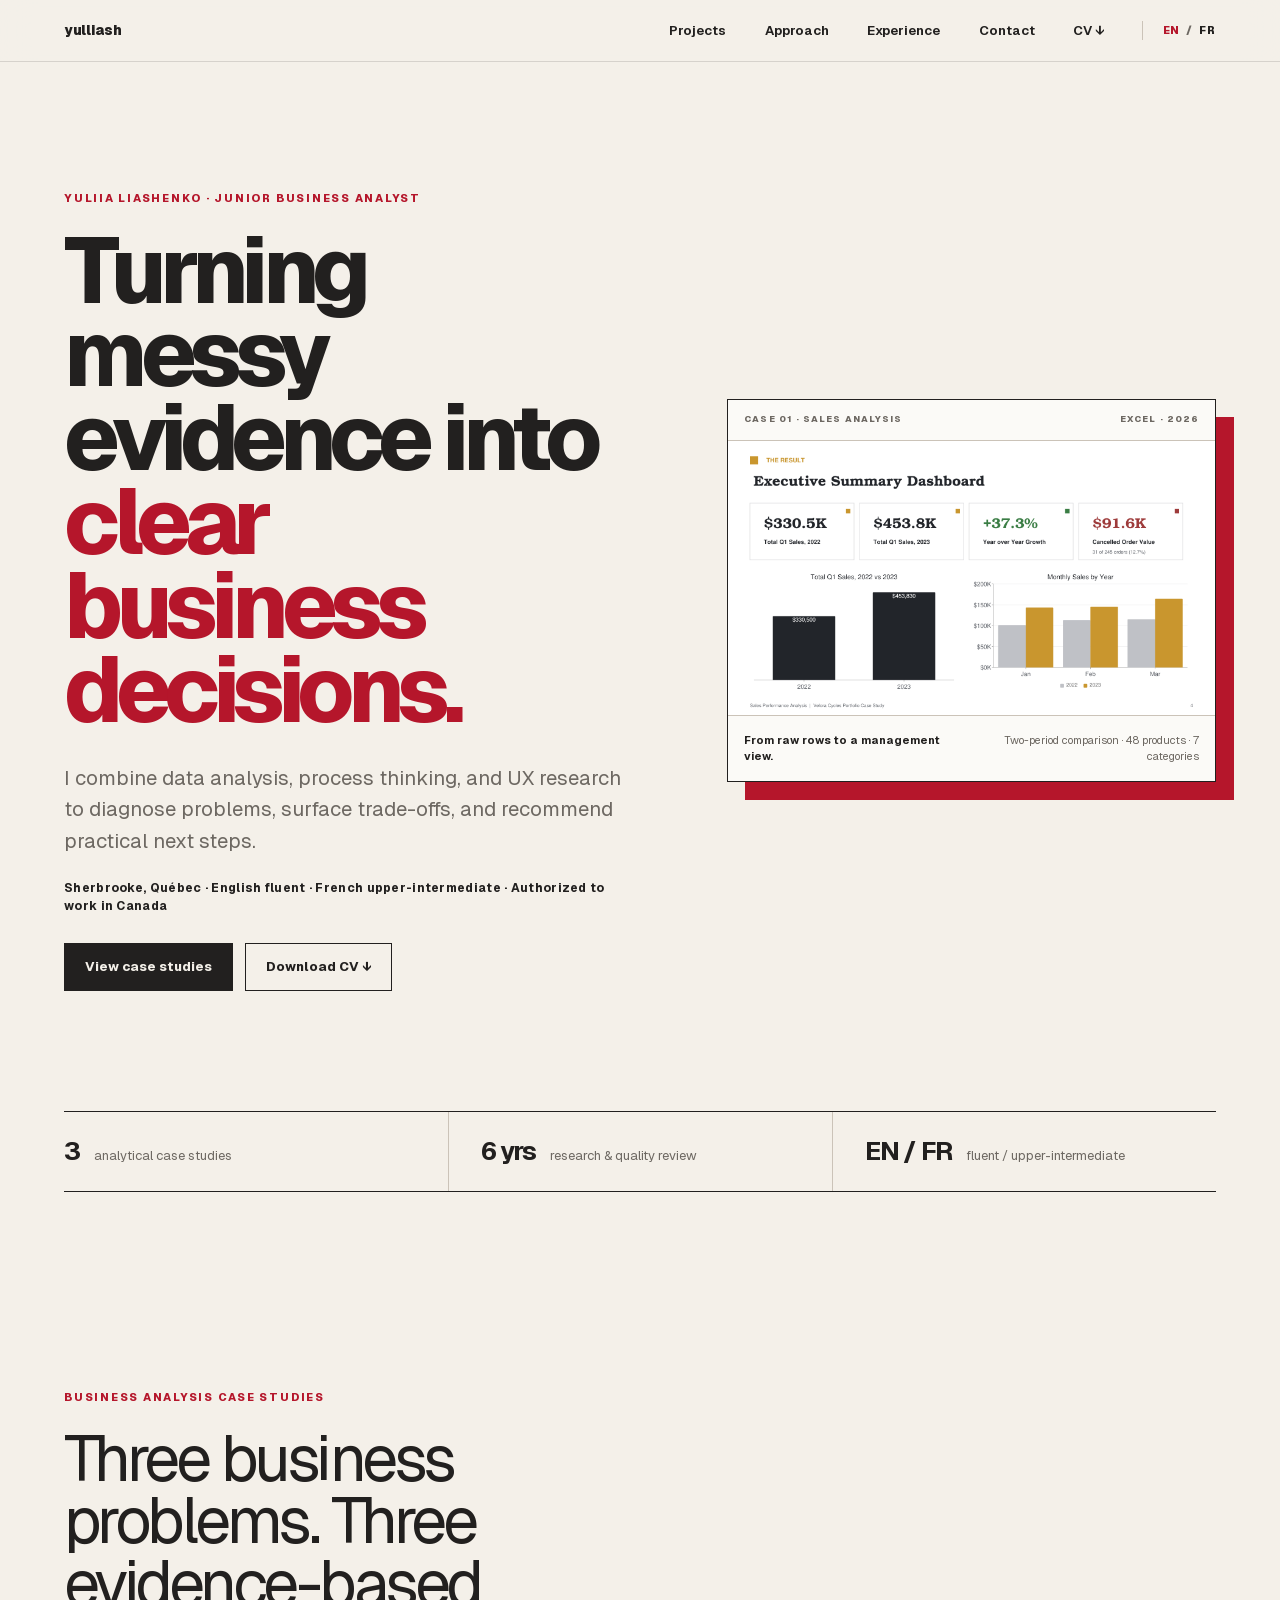
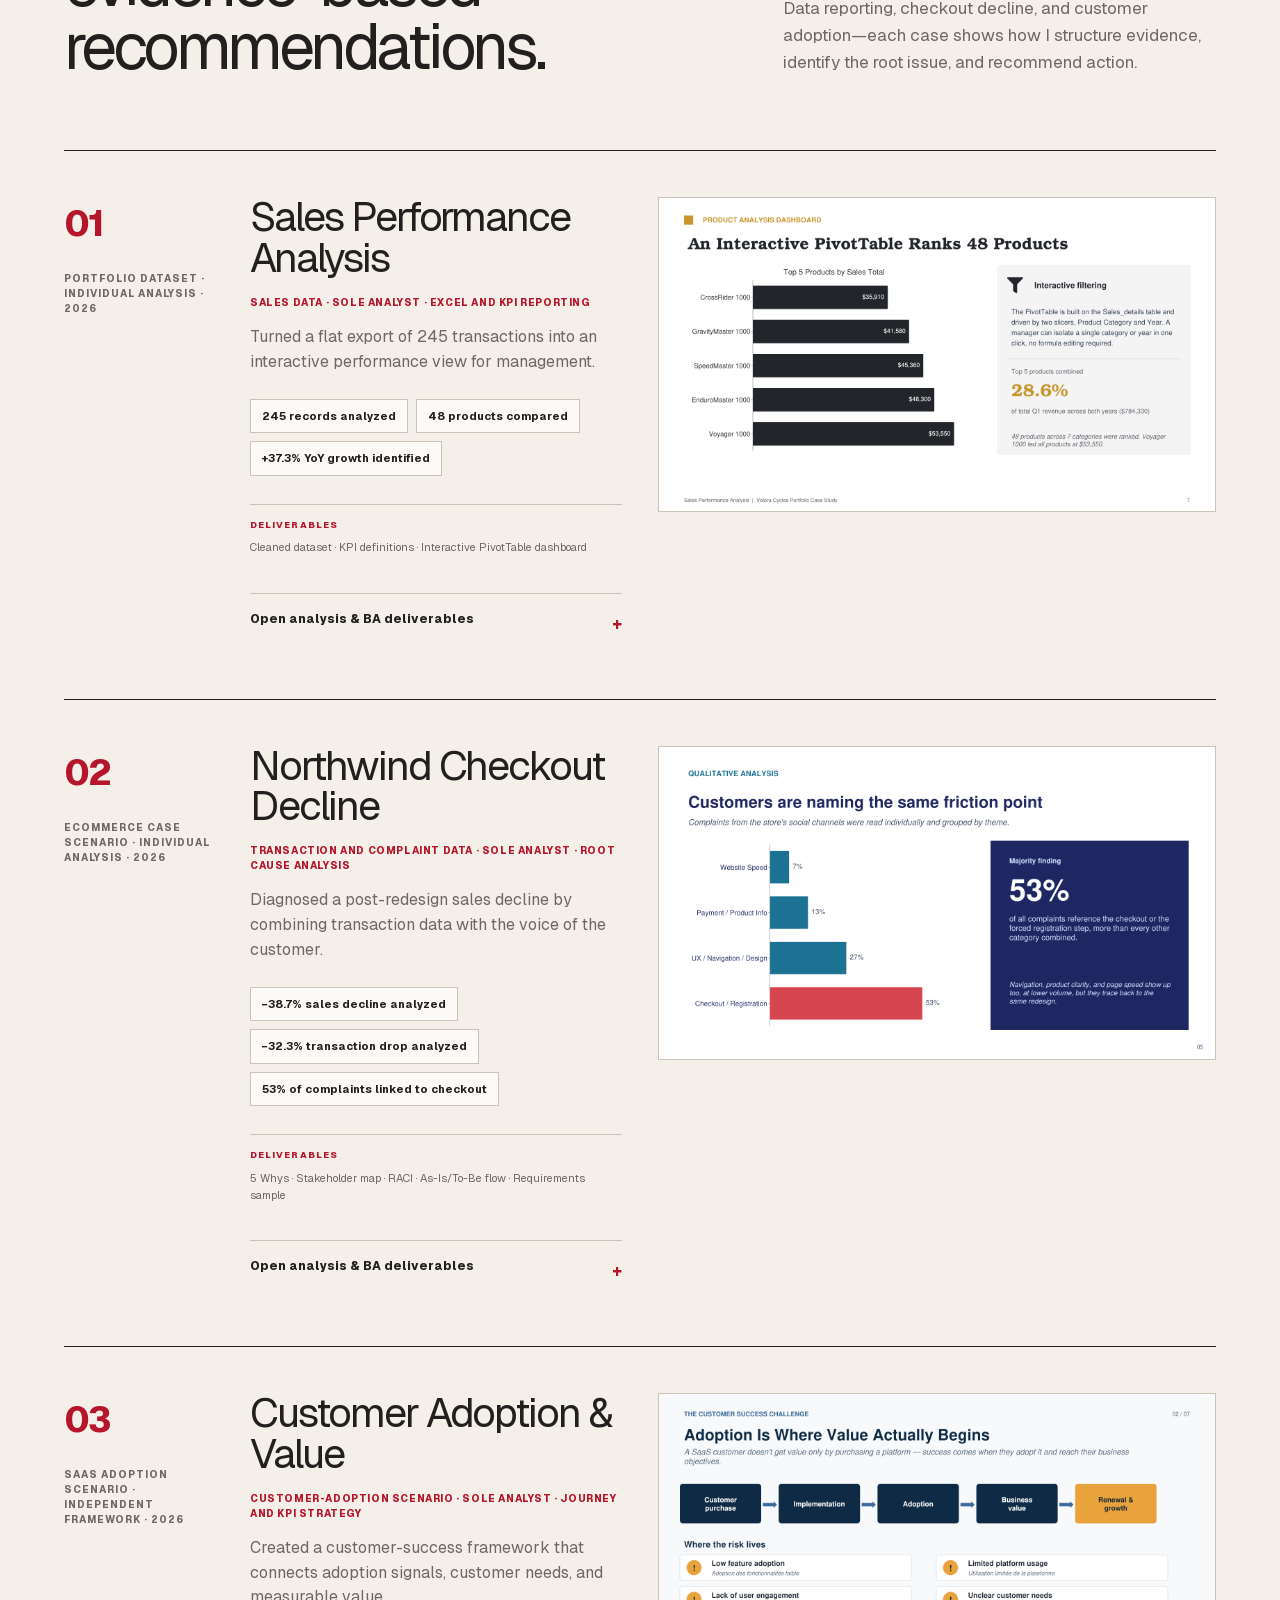
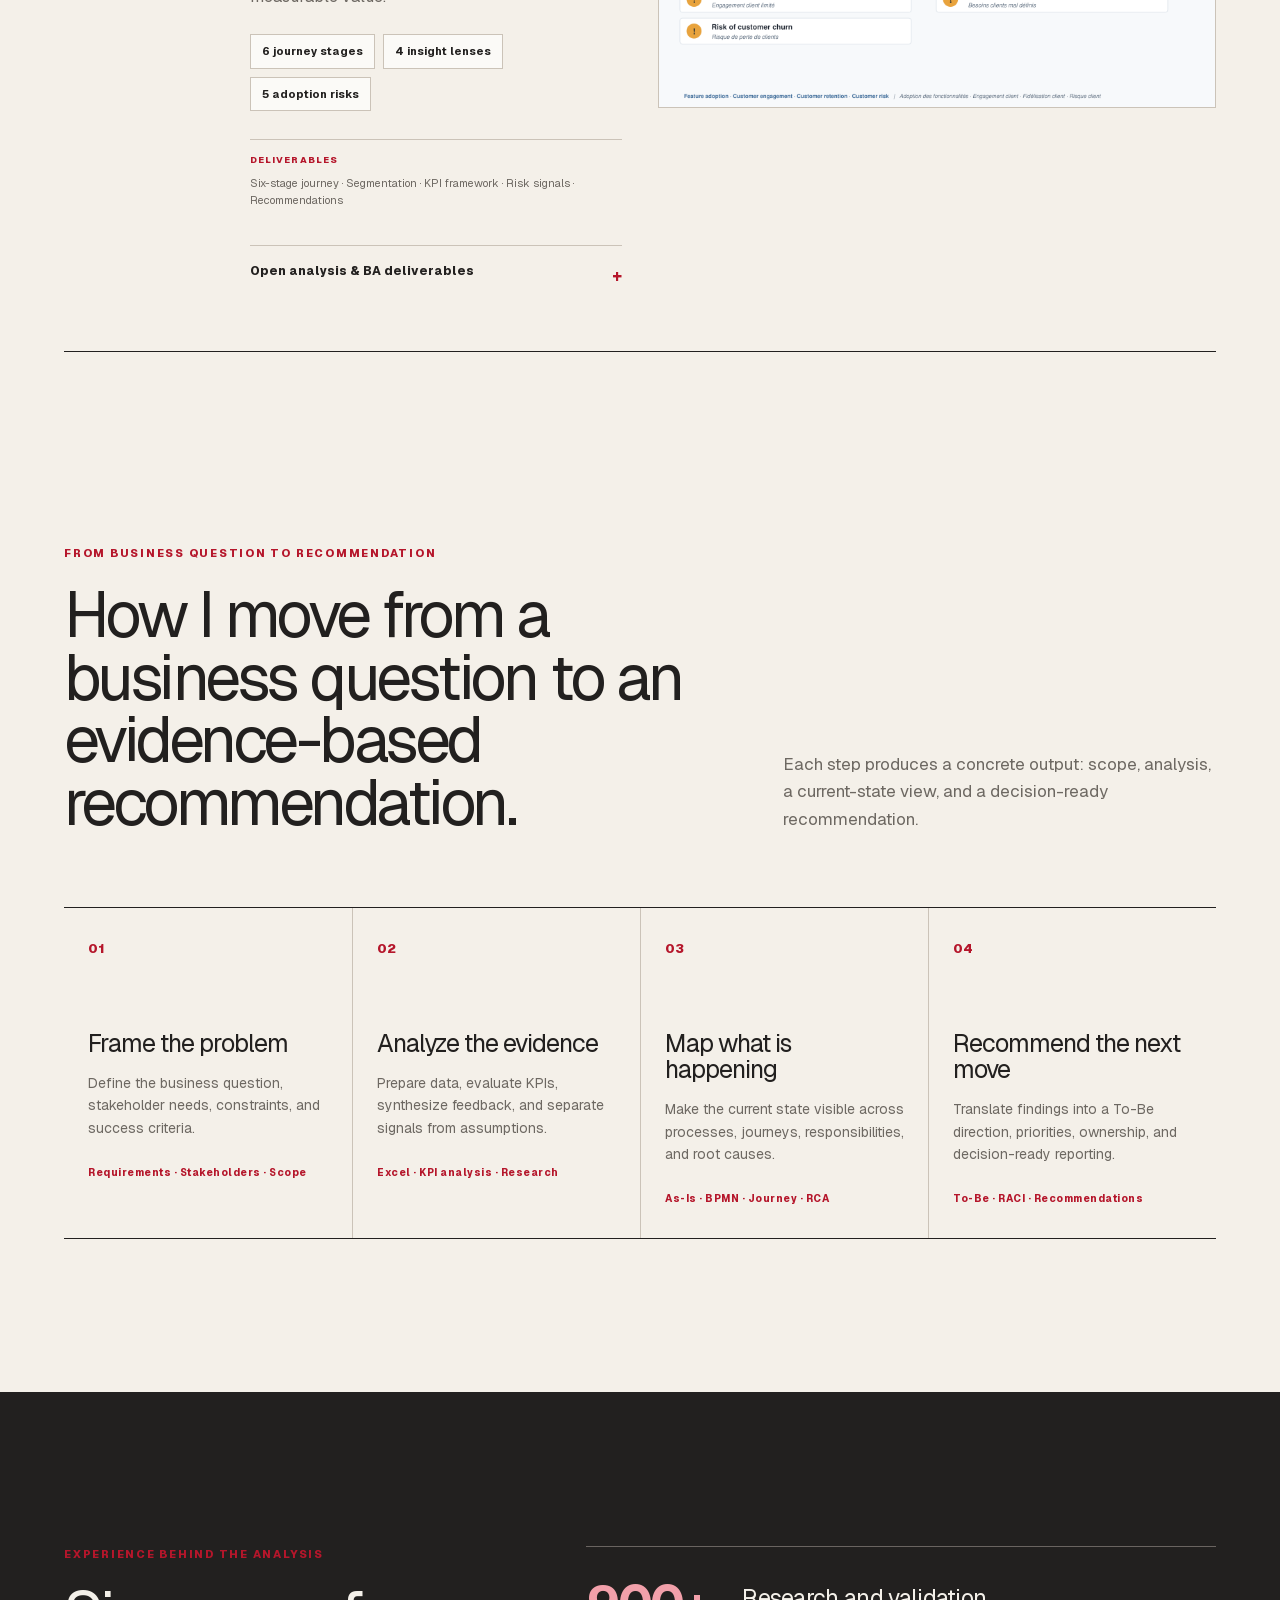
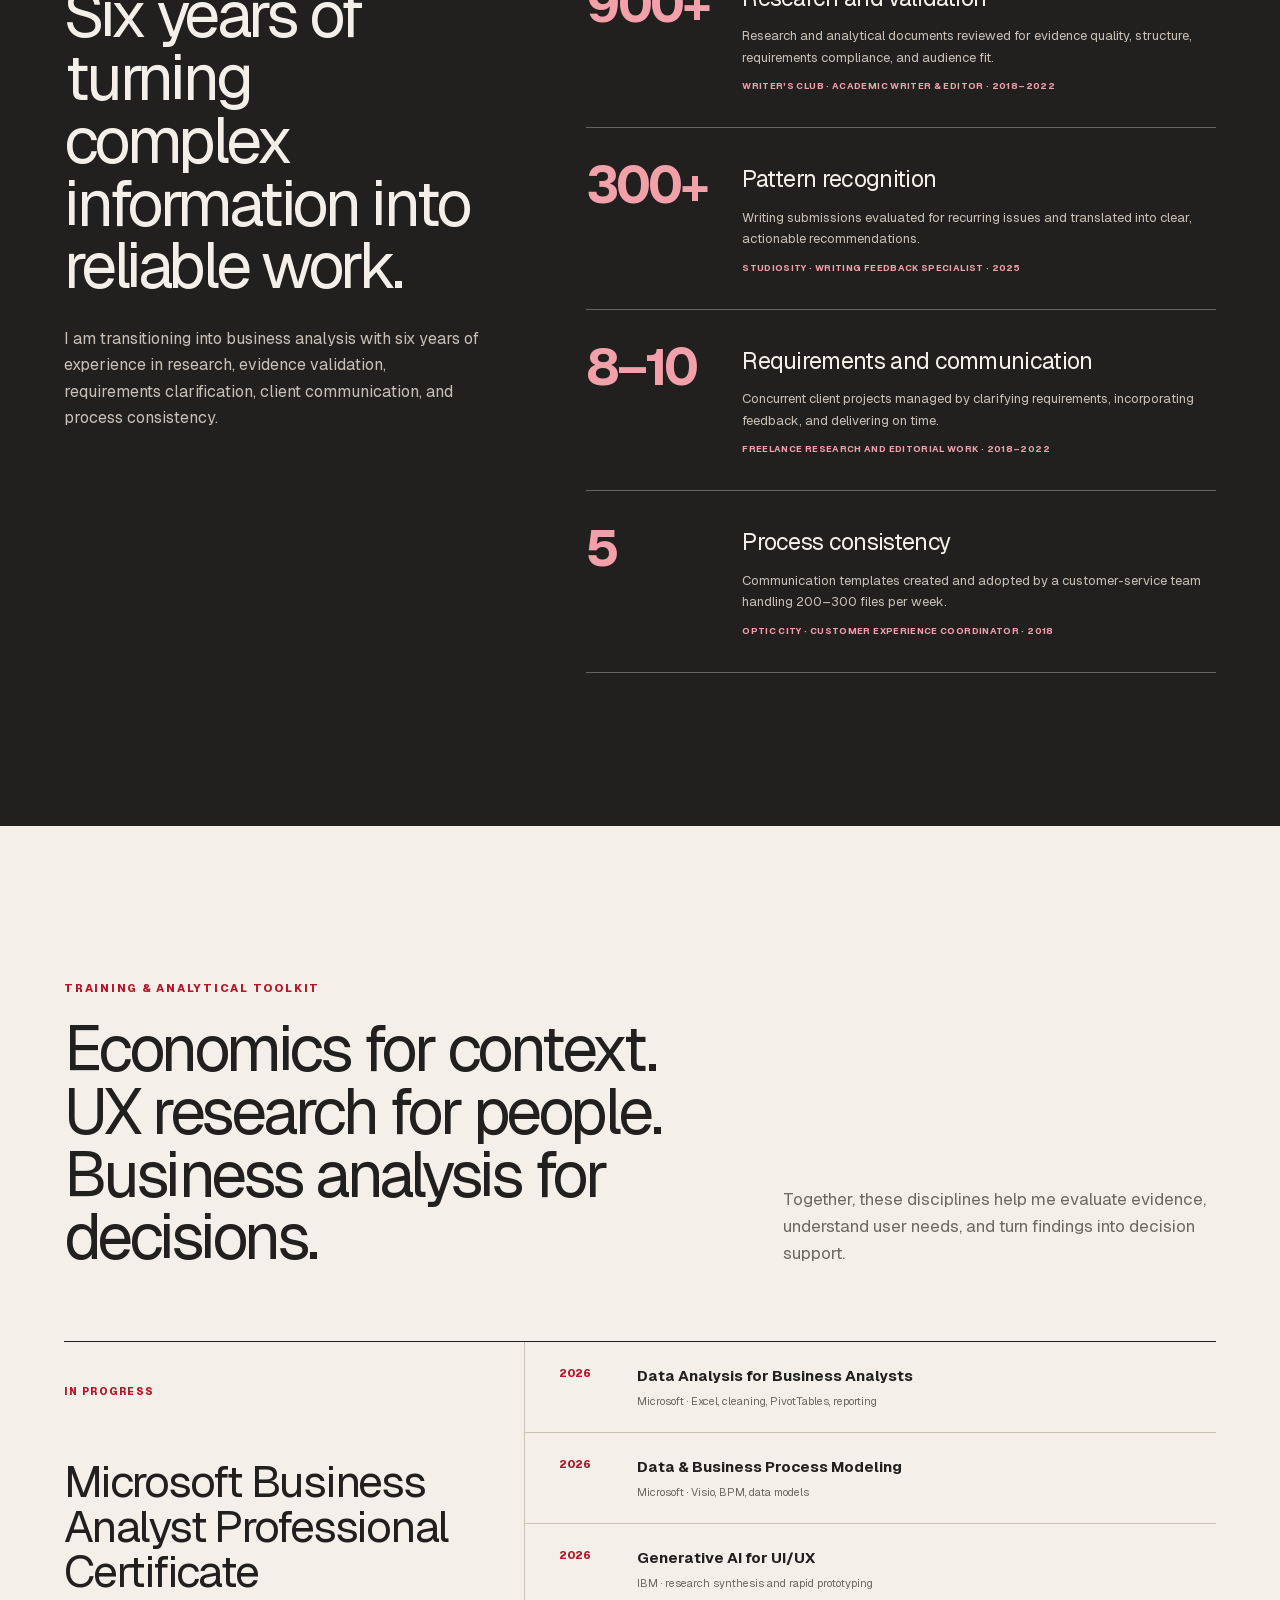
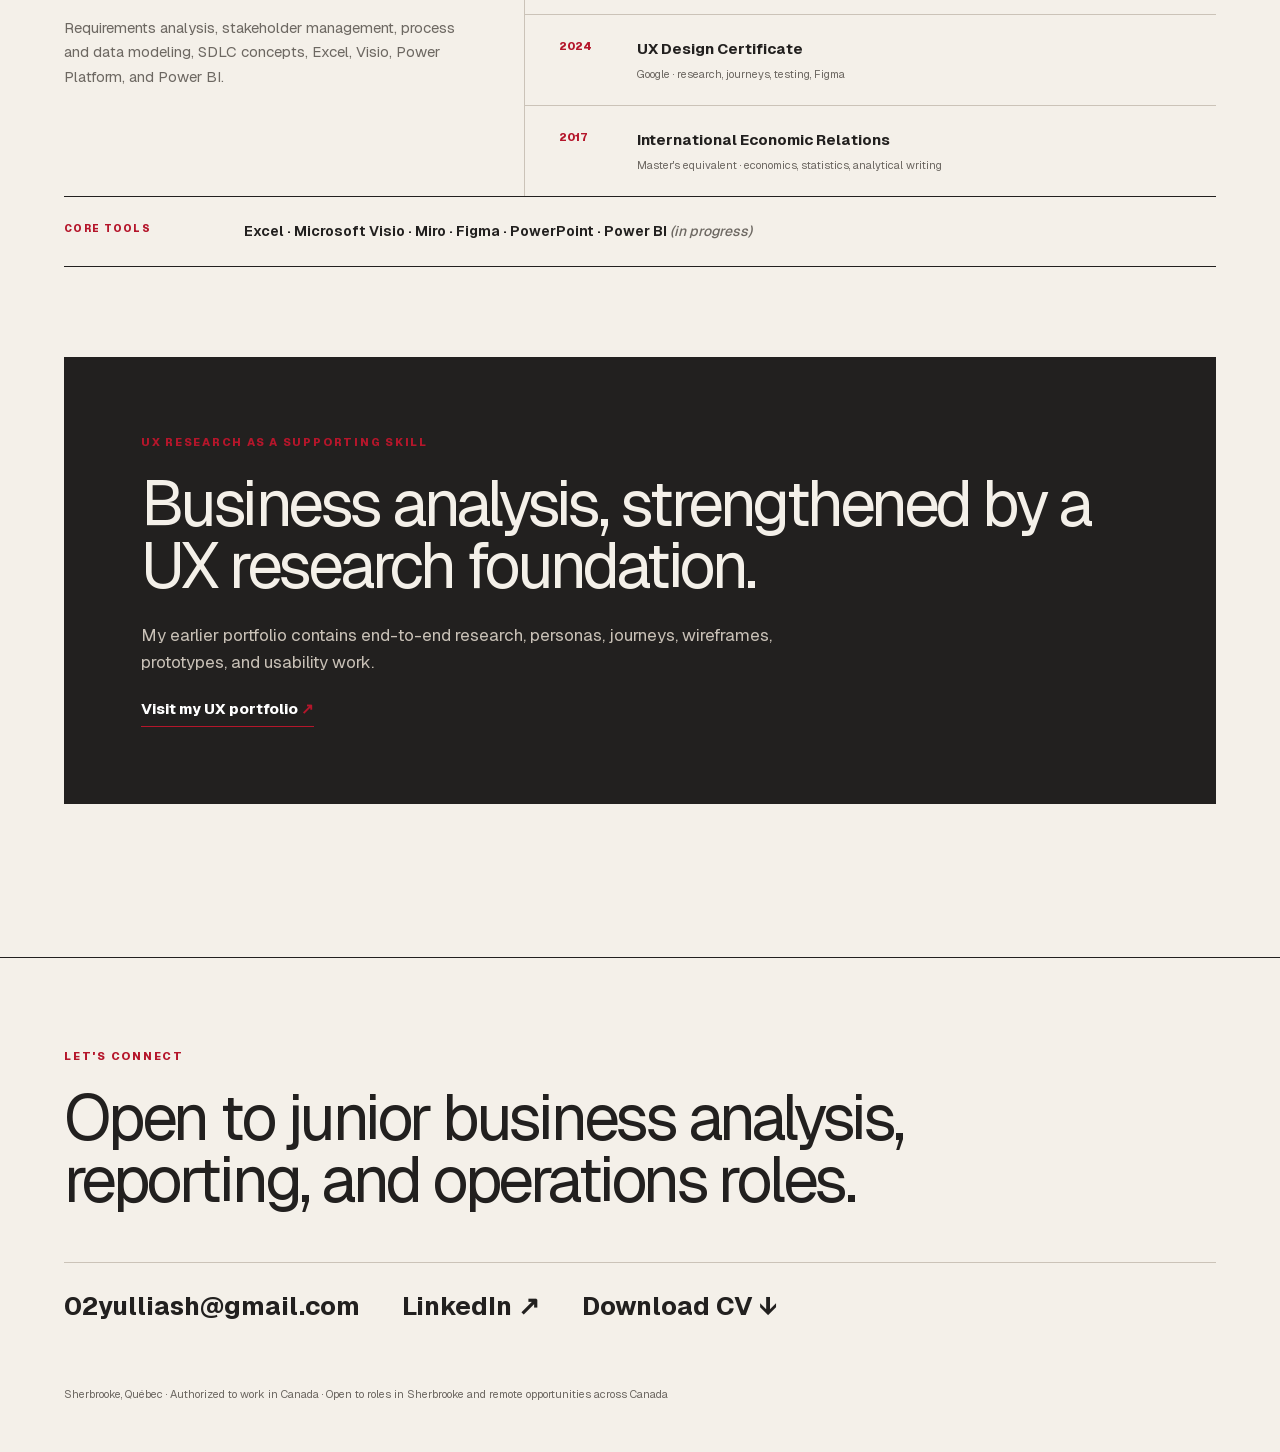
==== index.html @ 6b6295b7 "Publish bilingual business analyst portfolio" ====
<!DOCTYPE html><html lang="en"><head><meta charSet="utf-8"/><meta name="viewport" content="width=device-width, initial-scale=1"/><link rel="preload" href="/_next/static/media/geist_latin-s.p.13htaj1cmiief.woff2" as="font" crossorigin="" type="font/woff2"/><link rel="preload" href="/_next/static/media/geist_mono_latin-s.p.0.q-h669a_dqa.woff2" as="font" crossorigin="" type="font/woff2"/><link rel="preload" href="/projects/sales-summary.png" as="image"/><link rel="stylesheet" href="/_next/static/chunks/0poh081y3-xu6.css" data-precedence="next"/><link rel="preload" as="script" fetchPriority="low" href="/_next/static/chunks/0hlda1~upve6~.js"/><script src="/_next/static/chunks/0t2z5hkh7v~~b.js" async=""></script><script src="/_next/static/chunks/07lhk_q6pmm3r.js" async=""></script><script src="/_next/static/chunks/turbopack-0es8qn54222.b.js" async=""></script><script src="/_next/static/chunks/0dbhjjzl8qfwv.js" async=""></script><meta name="next-size-adjust" content=""/><title>Yuliia Liashenko | Junior Business Analyst</title><meta name="description" content="Junior business analyst portfolio featuring Excel data analysis, root cause analysis, process improvement, requirements, and UX research."/><link rel="shortcut icon" href="/favicon.svg"/><link rel="icon" href="/favicon.svg"/><script src="/_next/static/chunks/03~yq9q893hmn.js" noModule=""></script></head><body class="geistsans_f2034289-module__djWkCa__variable geistmono_9f7f9e31-module__BFlC-q__variable antialiased"><div hidden=""><!--$--><!--/$--></div><main><header class="site-header"><a class="brand" href="#top" aria-label="Yuliia Liashenko, top of page">yulliash</a><nav aria-label="Main navigation"><a href="#work">Projects</a><a href="#approach">Approach</a><a href="#experience">Experience</a><a href="#contact">Contact</a><a href="/Yuliia-Liashenko-Business-Analyst-CV.pdf" download="">CV ↓</a><div class="language-switch" aria-label="Choose language"><span aria-current="page">EN</span><span aria-hidden="true">/</span><a href="/fr/" lang="fr-CA">FR</a></div></nav></header><section class="hero" id="top"><div class="hero-copy"><p class="eyebrow">YULIIA LIASHENKO · JUNIOR BUSINESS ANALYST</p><h1>Turning messy evidence into <em>clear business decisions.</em></h1><p class="hero-intro">I combine data analysis, process thinking, and UX research to diagnose problems, surface trade-offs, and recommend practical next steps.</p><p class="hero-meta">Sherbrooke, Québec · English fluent · French upper-intermediate · Authorized to work in Canada</p><div class="hero-actions"><a class="button button-primary" href="#work">View case studies</a><a class="button button-secondary" href="/Yuliia-Liashenko-Business-Analyst-CV.pdf" download="">Download CV ↓</a></div></div><figure class="hero-visual"><div class="visual-label"><span>CASE 01 · SALES ANALYSIS</span><span>EXCEL · 2026</span></div><img src="/projects/sales-summary.png" alt="Excel sales dashboard with KPI cards and annual and monthly sales charts"/><figcaption><strong>From raw rows to a management view.</strong><span>Two-period comparison · 48 products · 7 categories</span></figcaption></figure><div class="proof-strip" aria-label="Professional highlights"><div><strong>3</strong><span>analytical case studies</span></div><div><strong>6 yrs</strong><span>research &amp; quality review</span></div><div><strong>EN / FR</strong><span>fluent / upper-intermediate</span></div></div></section><section class="work section" id="work"><div class="section-heading"><p class="eyebrow">BUSINESS ANALYSIS CASE STUDIES</p><h2>Three business problems. Three evidence-based recommendations.</h2><p>Data reporting, checkout decline, and customer adoption—each case shows how I structure evidence, identify the root issue, and recommend action.</p></div><div class="project-list"><article class="project"><div class="project-meta"><span class="project-number">01</span><span>PORTFOLIO DATASET · INDIVIDUAL ANALYSIS · 2026</span></div><div class="project-copy"><h3>Sales Performance Analysis</h3><p class="project-scope">Sales data · Sole analyst · Excel and KPI reporting</p><p class="project-thesis">Turned a flat export of 245 transactions into an interactive performance view for management.</p><ul class="metric-list" aria-label="Sales Performance Analysis key metrics"><li>245 records analyzed</li><li>48 products compared</li><li>+37.3% YoY growth identified</li></ul><div class="deliverables"><span>DELIVERABLES</span><p>Cleaned dataset · KPI definitions · Interactive PivotTable dashboard</p></div><details><summary>Open analysis &amp; BA deliverables <span aria-hidden="true">+</span></summary><div class="case-details"><div><h4>Challenge</h4><p>Two comparable sales periods were available, but there was no reliable way to identify product-level changes, compare performance, or monitor cancellations.</p></div><div><h4>Analysis</h4><p>Cleaned and structured the data, extracted date attributes, automated order economics, and built PivotTable-based KPI views with slicers.</p></div><div><h4>Finding &amp; recommendation</h4><p>Sales rose from $330.5K to $453.8K, while cancelled orders represented $91.6K in value and required management attention.</p></div></div></details></div><figure class="project-image"><img src="/projects/sales-dashboard.png" alt="Interactive Excel PivotTable ranking the top five products by sales with filter and KPI explanation" loading="lazy"/></figure></article><article class="project"><div class="project-meta"><span class="project-number">02</span><span>ECOMMERCE CASE SCENARIO · INDIVIDUAL ANALYSIS · 2026</span></div><div class="project-copy"><h3>Northwind Checkout Decline</h3><p class="project-scope">Transaction and complaint data · Sole analyst · Root cause analysis</p><p class="project-thesis">Diagnosed a post-redesign sales decline by combining transaction data with the voice of the customer.</p><ul class="metric-list" aria-label="Northwind Checkout Decline key metrics"><li>−38.7% sales decline analyzed</li><li>−32.3% transaction drop analyzed</li><li>53% of complaints linked to checkout</li></ul><div class="deliverables"><span>DELIVERABLES</span><p>5 Whys · Stakeholder map · RACI · As-Is/To-Be flow · Requirements sample</p></div><details><summary>Open analysis &amp; BA deliverables <span aria-hidden="true">+</span></summary><div class="case-details"><div><h4>Challenge</h4><p>A previously stable eCommerce business declined immediately after a redesign, while teams disagreed about whether the cause was marketing, seasonality, or the new experience.</p></div><div><h4>Analysis</h4><p>Combined quantitative and qualitative evidence, then used 5 Whys, user-role analysis, stakeholder mapping, and a RACI matrix to trace the problem.</p></div><div><h4>Finding &amp; recommendation</h4><p>Mandatory registration introduced during checkout was the clearest structural cause; the recommendation separated customer data collection from purchase completion.</p></div></div><section class="ba-artifact" aria-label="Northwind sample business analysis deliverables"><div class="artifact-heading"><span>SAMPLE BA ARTIFACT</span><h4>Checkout process and requirement set</h4></div><div class="process-comparison"><div><p>AS-IS</p><ol class="process-flow process-flow-current"><li>Cart</li><li>Registration required</li><li>Account setup</li><li>Payment</li></ol></div><div><p>TO-BE</p><ol class="process-flow process-flow-future"><li>Cart</li><li>Guest or sign in</li><li>Payment</li><li>Confirmation</li></ol><small>Account creation becomes optional after purchase.</small></div></div><div class="requirement-grid"><div><span>BR-01</span><p>Customers must be able to complete a purchase without creating an account.</p></div><div><span>FR-01</span><p>The checkout must present a Guest checkout option before registration is requested.</p></div><div><span>AC-01</span><p>Given a customer has items in the cart, when Guest checkout is selected, then the customer can proceed to payment without creating an account.</p></div></div><p class="artifact-note">Portfolio deliverable created from the case scenario; not an implemented production change.</p></section></details></div><figure class="project-image"><img src="/projects/northwind-friction.png" alt="Customer complaint analysis showing checkout and registration as the most frequent issue" loading="lazy"/></figure></article><article class="project"><div class="project-meta"><span class="project-number">03</span><span>SAAS ADOPTION SCENARIO · INDEPENDENT FRAMEWORK · 2026</span></div><div class="project-copy"><h3>Customer Adoption &amp; Value</h3><p class="project-scope">Customer-adoption scenario · Sole analyst · Journey and KPI strategy</p><p class="project-thesis">Created a customer-success framework that connects adoption signals, customer needs, and measurable value.</p><ul class="metric-list" aria-label="Customer Adoption &amp; Value key metrics"><li>6 journey stages</li><li>4 insight lenses</li><li>5 adoption risks</li></ul><div class="deliverables"><span>DELIVERABLES</span><p>Six-stage journey · Segmentation · KPI framework · Risk signals · Recommendations</p></div><details><summary>Open analysis &amp; BA deliverables <span aria-hidden="true">+</span></summary><div class="case-details"><div><h4>Challenge</h4><p>A SaaS customer does not gain value at purchase. Low adoption, limited usage, unclear ownership, and weak engagement can put renewal at risk.</p></div><div><h4>Analysis</h4><p>Mapped the customer journey, segmented customers, paired usage KPIs with interviews and feedback, and identified friction points by lifecycle stage.</p></div><div><h4>Finding &amp; recommendation</h4><p>Recommended personalized training, clearer documentation, customer-success follow-ups, and a continuous feedback loop tied to adoption and renewal indicators.</p></div></div></details></div><figure class="project-image"><img src="/projects/customer-adoption.png" alt="Customer adoption journey from purchase and implementation to business value and renewal" loading="lazy"/></figure></article></div></section><section class="approach section" id="approach"><div class="section-heading"><p class="eyebrow">FROM BUSINESS QUESTION TO RECOMMENDATION</p><h2>How I move from a business question to an evidence-based recommendation.</h2><p>Each step produces a concrete output: scope, analysis, a current-state view, and a decision-ready recommendation.</p></div><ol class="approach-grid"><li><span>01</span><h3>Frame the problem</h3><p>Define the business question, stakeholder needs, constraints, and success criteria.</p><small>Requirements · Stakeholders · Scope</small></li><li><span>02</span><h3>Analyze the evidence</h3><p>Prepare data, evaluate KPIs, synthesize feedback, and separate signals from assumptions.</p><small>Excel · KPI analysis · Research</small></li><li><span>03</span><h3>Map what is happening</h3><p>Make the current state visible across processes, journeys, responsibilities, and root causes.</p><small>As-Is · BPMN · Journey · RCA</small></li><li><span>04</span><h3>Recommend the next move</h3><p>Translate findings into a To-Be direction, priorities, ownership, and decision-ready reporting.</p><small>To-Be · RACI · Recommendations</small></li></ol></section><section class="experience section" id="experience"><div class="experience-lead"><p class="eyebrow">EXPERIENCE BEHIND THE ANALYSIS</p><h2>Six years of turning complex information into reliable work.</h2><p>I am transitioning into business analysis with six years of experience in research, evidence validation, requirements clarification, client communication, and process consistency.</p></div><div class="experience-list"><article><strong>900+</strong><div><h3>Research and validation</h3><p>Research and analytical documents reviewed for evidence quality, structure, requirements compliance, and audience fit.</p><small>Writer&#x27;s Club · Academic Writer &amp; Editor · 2018–2022</small></div></article><article><strong>300+</strong><div><h3>Pattern recognition</h3><p>Writing submissions evaluated for recurring issues and translated into clear, actionable recommendations.</p><small>Studiosity · Writing Feedback Specialist · 2025</small></div></article><article><strong>8–10</strong><div><h3>Requirements and communication</h3><p>Concurrent client projects managed by clarifying requirements, incorporating feedback, and delivering on time.</p><small>Freelance research and editorial work · 2018–2022</small></div></article><article><strong>5</strong><div><h3>Process consistency</h3><p>Communication templates created and adopted by a customer-service team handling 200–300 files per week.</p><small>Optic City · Customer Experience Coordinator · 2018</small></div></article></div></section><section class="training section" id="training"><div class="section-heading"><p class="eyebrow">TRAINING &amp; ANALYTICAL TOOLKIT</p><h2>Economics for context. UX research for people. Business analysis for decisions.</h2><p>Together, these disciplines help me evaluate evidence, understand user needs, and turn findings into decision support.</p></div><div class="training-layout"><div class="training-primary"><p class="training-status">IN PROGRESS</p><h3>Microsoft Business Analyst Professional Certificate</h3><p>Requirements analysis, stakeholder management, process and data modeling, SDLC concepts, Excel, Visio, Power Platform, and Power BI.</p></div><ul class="credential-list"><li><span>2026</span><strong>Data Analysis for Business Analysts</strong><small>Microsoft · Excel, cleaning, PivotTables, reporting</small></li><li><span>2026</span><strong>Data &amp; Business Process Modeling</strong><small>Microsoft · Visio, BPM, data models</small></li><li><span>2026</span><strong>Generative AI for UI/UX</strong><small>IBM · research synthesis and rapid prototyping</small></li><li><span>2024</span><strong>UX Design Certificate</strong><small>Google · research, journeys, testing, Figma</small></li><li><span>2017</span><strong>International Economic Relations</strong><small>Master&#x27;s equivalent · economics, statistics, analytical writing</small></li></ul></div><div class="tool-line"><span>CORE TOOLS</span><p>Excel · Microsoft Visio · Miro · Figma · PowerPoint · Power BI <em>(in progress)</em></p></div></section><section class="bridge" aria-label="UX portfolio link"><p class="eyebrow">UX RESEARCH AS A SUPPORTING SKILL</p><h2>Business analysis, strengthened by a UX research foundation.</h2><p>My earlier portfolio contains end-to-end research, personas, journeys, wireframes, prototypes, and usability work.</p><a href="https://yulliash.framer.website" target="_blank" rel="noreferrer">Visit my UX portfolio <span aria-hidden="true">↗</span></a></section><footer id="contact"><p class="eyebrow">LET&#x27;S CONNECT</p><h2>Open to junior business analysis, reporting, and operations roles.</h2><div class="footer-links"><a href="mailto:02yulliash@gmail.com">02yulliash@gmail.com</a><a href="https://www.linkedin.com/in/yulliash/" target="_blank" rel="noreferrer">LinkedIn ↗</a><a href="/Yuliia-Liashenko-Business-Analyst-CV.pdf" download="">Download CV ↓</a></div><p class="footer-note">Sherbrooke, Québec · Authorized to work in Canada · Open to roles in Sherbrooke and remote opportunities across Canada</p></footer></main><!--$--><!--/$--><script src="/_next/static/chunks/0hlda1~upve6~.js" id="_R_" async=""></script><script>(self.__next_f=self.__next_f||[]).push([0])</script><script>self.__next_f.push([1,"1:\"$Sreact.fragment\"\n2:I[39756,[\"/_next/static/chunks/0dbhjjzl8qfwv.js\"],\"default\"]\n3:I[37457,[\"/_next/static/chunks/0dbhjjzl8qfwv.js\"],\"default\"]\ne:I[68027,[\"/_next/static/chunks/0dbhjjzl8qfwv.js\"],\"default\",1]\n:HL[\"/_next/static/chunks/0poh081y3-xu6.css\",\"style\"]\n:HL[\"/_next/static/media/geist_latin-s.p.13htaj1cmiief.woff2\",\"font\",{\"crossOrigin\":\"\",\"type\":\"font/woff2\"}]\n:HL[\"/_next/static/media/geist_mono_latin-s.p.0.q-h669a_dqa.woff2\",\"font\",{\"crossOrigin\":\"\",\"type\":\"font/woff2\"}]\n:HL[\"/projects/sales-summary.png\",\"image\"]\n"])</script><script>self.__next_f.push([1,"0:{\"P\":null,\"c\":[\"\",\"\"],\"q\":\"\",\"i\":false,\"f\":[[[\"\",{\"children\":[\"__PAGE__\",{}]},\"$undefined\",\"$undefined\",16],[[\"$\",\"$1\",\"c\",{\"children\":[[[\"$\",\"link\",\"0\",{\"rel\":\"stylesheet\",\"href\":\"/_next/static/chunks/0poh081y3-xu6.css\",\"precedence\":\"next\",\"crossOrigin\":\"$undefined\",\"nonce\":\"$undefined\"}],[\"$\",\"script\",\"script-0\",{\"src\":\"/_next/static/chunks/0dbhjjzl8qfwv.js\",\"async\":true,\"nonce\":\"$undefined\"}]],[\"$\",\"html\",null,{\"lang\":\"en\",\"children\":[\"$\",\"body\",null,{\"className\":\"geistsans_f2034289-module__djWkCa__variable geistmono_9f7f9e31-module__BFlC-q__variable antialiased\",\"children\":[\"$\",\"$L2\",null,{\"parallelRouterKey\":\"children\",\"error\":\"$undefined\",\"errorStyles\":\"$undefined\",\"errorScripts\":\"$undefined\",\"template\":[\"$\",\"$L3\",null,{}],\"templateStyles\":\"$undefined\",\"templateScripts\":\"$undefined\",\"notFound\":[[[\"$\",\"title\",null,{\"children\":\"404: This page could not be found.\"}],[\"$\",\"div\",null,{\"style\":{\"fontFamily\":\"system-ui,\\\"Segoe UI\\\",Roboto,Helvetica,Arial,sans-serif,\\\"Apple Color Emoji\\\",\\\"Segoe UI Emoji\\\"\",\"height\":\"100vh\",\"textAlign\":\"center\",\"display\":\"flex\",\"flexDirection\":\"column\",\"alignItems\":\"center\",\"justifyContent\":\"center\"},\"children\":[\"$\",\"div\",null,{\"children\":[[\"$\",\"style\",null,{\"dangerouslySetInnerHTML\":{\"__html\":\"body{color:#000;background:#fff;margin:0}.next-error-h1{border-right:1px solid rgba(0,0,0,.3)}@media (prefers-color-scheme:dark){body{color:#fff;background:#000}.next-error-h1{border-right:1px solid rgba(255,255,255,.3)}}\"}}],[\"$\",\"h1\",null,{\"className\":\"next-error-h1\",\"style\":{\"display\":\"inline-block\",\"margin\":\"0 20px 0 0\",\"padding\":\"0 23px 0 0\",\"fontSize\":24,\"fontWeight\":500,\"verticalAlign\":\"top\",\"lineHeight\":\"49px\"},\"children\":404}],[\"$\",\"div\",null,{\"style\":{\"display\":\"inline-block\"},\"children\":[\"$\",\"h2\",null,{\"style\":{\"fontSize\":14,\"fontWeight\":400,\"lineHeight\":\"49px\",\"margin\":0},\"children\":\"This page could not be found.\"}]}]]}]}]],[]],\"forbidden\":\"$undefined\",\"unauthorized\":\"$undefined\"}]}]}]]}],{\"children\":[[\"$\",\"$1\",\"c\",{\"children\":[[\"$\",\"main\",null,{\"children\":[[\"$\",\"header\",null,{\"className\":\"site-header\",\"children\":[[\"$\",\"a\",null,{\"className\":\"brand\",\"href\":\"#top\",\"aria-label\":\"Yuliia Liashenko, top of page\",\"children\":\"yulliash\"}],[\"$\",\"nav\",null,{\"aria-label\":\"Main navigation\",\"children\":[[\"$\",\"a\",null,{\"href\":\"#work\",\"children\":\"Projects\"}],[\"$\",\"a\",null,{\"href\":\"#approach\",\"children\":\"Approach\"}],[\"$\",\"a\",null,{\"href\":\"#experience\",\"children\":\"Experience\"}],[\"$\",\"a\",null,{\"href\":\"#contact\",\"children\":\"Contact\"}],[\"$\",\"a\",null,{\"href\":\"/Yuliia-Liashenko-Business-Analyst-CV.pdf\",\"download\":true,\"children\":\"CV ↓\"}],[\"$\",\"div\",null,{\"className\":\"language-switch\",\"aria-label\":\"Choose language\",\"children\":[[\"$\",\"span\",null,{\"aria-current\":\"page\",\"children\":\"EN\"}],[\"$\",\"span\",null,{\"aria-hidden\":\"true\",\"children\":\"/\"}],[\"$\",\"a\",null,{\"href\":\"/fr/\",\"lang\":\"fr-CA\",\"children\":\"FR\"}]]}]]}]]}],[\"$\",\"section\",null,{\"className\":\"hero\",\"id\":\"top\",\"children\":[[\"$\",\"div\",null,{\"className\":\"hero-copy\",\"children\":[[\"$\",\"p\",null,{\"className\":\"eyebrow\",\"children\":\"YULIIA LIASHENKO · JUNIOR BUSINESS ANALYST\"}],[\"$\",\"h1\",null,{\"children\":[\"Turning messy evidence into \",[\"$\",\"em\",null,{\"children\":\"clear business decisions.\"}]]}],[\"$\",\"p\",null,{\"className\":\"hero-intro\",\"children\":\"I combine data analysis, process thinking, and UX research to diagnose problems, surface trade-offs, and recommend practical next steps.\"}],[\"$\",\"p\",null,{\"className\":\"hero-meta\",\"children\":\"Sherbrooke, Québec · English fluent · French upper-intermediate · Authorized to work in Canada\"}],[\"$\",\"div\",null,{\"className\":\"hero-actions\",\"children\":[[\"$\",\"a\",null,{\"className\":\"button button-primary\",\"href\":\"#work\",\"children\":\"View case studies\"}],[\"$\",\"a\",null,{\"className\":\"button button-secondary\",\"href\":\"/Yuliia-Liashenko-Business-Analyst-CV.pdf\",\"download\":true,\"children\":\"Download CV ↓\"}]]}]]}],[\"$\",\"figure\",null,{\"className\":\"hero-visual\",\"children\":[[\"$\",\"div\",null,{\"className\":\"visual-label\",\"children\":[[\"$\",\"span\",null,{\"children\":\"CASE 01 · SALES ANALYSIS\"}],[\"$\",\"span\",null,{\"children\":\"EXCEL · 2026\"}]]}],[\"$\",\"img\",null,{\"src\":\"/projects/sales-summary.png\",\"alt\":\"Excel sales dashboard with KPI cards and annual and monthly sales charts\"}],[\"$\",\"figcaption\",null,{\"children\":[[\"$\",\"strong\",null,{\"children\":\"From raw rows to a management view.\"}],[\"$\",\"span\",null,{\"children\":\"Two-period comparison · 48 products · 7 categories\"}]]}]]}],[\"$\",\"div\",null,{\"className\":\"proof-strip\",\"aria-label\":\"Professional highlights\",\"children\":[[\"$\",\"div\",null,{\"children\":[[\"$\",\"strong\",null,{\"children\":\"3\"}],[\"$\",\"span\",null,{\"children\":\"analytical case studies\"}]]}],[\"$\",\"div\",null,{\"children\":[[\"$\",\"strong\",null,{\"children\":\"6 yrs\"}],\"$L4\"]}],\"$L5\"]}]]}],\"$L6\",\"$L7\",\"$L8\",\"$L9\",\"$La\",\"$Lb\"]}],null,\"$Lc\"]}],{},null,false,null]},null,false,null],\"$Ld\",false]],\"m\":\"$undefined\",\"G\":[\"$e\",[\"$Lf\"]],\"S\":true,\"h\":null,\"s\":\"$undefined\",\"l\":\"$undefined\",\"p\":\"$undefined\",\"d\":\"$undefined\",\"b\":\"Co1QjpNkBB5paY2JuYKSe\"}\n"])</script><script>self.__next_f.push([1,"13:I[97367,[\"/_next/static/chunks/0dbhjjzl8qfwv.js\"],\"OutletBoundary\"]\n14:\"$Sreact.suspense\"\n16:I[97367,[\"/_next/static/chunks/0dbhjjzl8qfwv.js\"],\"ViewportBoundary\"]\n18:I[97367,[\"/_next/static/chunks/0dbhjjzl8qfwv.js\"],\"MetadataBoundary\"]\n4:[\"$\",\"span\",null,{\"children\":\"research \u0026 quality review\"}]\n5:[\"$\",\"div\",null,{\"children\":[[\"$\",\"strong\",null,{\"children\":\"EN / FR\"}],[\"$\",\"span\",null,{\"children\":\"fluent / upper-intermediate\"}]]}]\n"])</script><script>self.__next_f.push([1,"6:[\"$\",\"section\",null,{\"className\":\"work section\",\"id\":\"work\",\"children\":[[\"$\",\"div\",null,{\"className\":\"section-heading\",\"children\":[[\"$\",\"p\",null,{\"className\":\"eyebrow\",\"children\":\"BUSINESS ANALYSIS CASE STUDIES\"}],[\"$\",\"h2\",null,{\"children\":\"Three business problems. Three evidence-based recommendations.\"}],[\"$\",\"p\",null,{\"children\":\"Data reporting, checkout decline, and customer adoption—each case shows how I structure evidence, identify the root issue, and recommend action.\"}]]}],[\"$\",\"div\",null,{\"className\":\"project-list\",\"children\":[[\"$\",\"article\",\"01\",{\"className\":\"project\",\"children\":[[\"$\",\"div\",null,{\"className\":\"project-meta\",\"children\":[[\"$\",\"span\",null,{\"className\":\"project-number\",\"children\":\"01\"}],[\"$\",\"span\",null,{\"children\":\"PORTFOLIO DATASET · INDIVIDUAL ANALYSIS · 2026\"}]]}],[\"$\",\"div\",null,{\"className\":\"project-copy\",\"children\":[[\"$\",\"h3\",null,{\"children\":\"Sales Performance Analysis\"}],[\"$\",\"p\",null,{\"className\":\"project-scope\",\"children\":\"Sales data · Sole analyst · Excel and KPI reporting\"}],[\"$\",\"p\",null,{\"className\":\"project-thesis\",\"children\":\"Turned a flat export of 245 transactions into an interactive performance view for management.\"}],[\"$\",\"ul\",null,{\"className\":\"metric-list\",\"aria-label\":\"Sales Performance Analysis key metrics\",\"children\":[[\"$\",\"li\",\"245 records analyzed\",{\"children\":\"245 records analyzed\"}],[\"$\",\"li\",\"48 products compared\",{\"children\":\"48 products compared\"}],[\"$\",\"li\",\"+37.3% YoY growth identified\",{\"children\":\"+37.3% YoY growth identified\"}]]}],[\"$\",\"div\",null,{\"className\":\"deliverables\",\"children\":[[\"$\",\"span\",null,{\"children\":\"DELIVERABLES\"}],[\"$\",\"p\",null,{\"children\":\"Cleaned dataset · KPI definitions · Interactive PivotTable dashboard\"}]]}],[\"$\",\"details\",null,{\"children\":[[\"$\",\"summary\",null,{\"children\":[\"Open analysis \u0026 BA deliverables \",[\"$\",\"span\",null,{\"aria-hidden\":\"true\",\"children\":\"+\"}]]}],[\"$\",\"div\",null,{\"className\":\"case-details\",\"children\":[[\"$\",\"div\",null,{\"children\":[[\"$\",\"h4\",null,{\"children\":\"Challenge\"}],[\"$\",\"p\",null,{\"children\":\"Two comparable sales periods were available, but there was no reliable way to identify product-level changes, compare performance, or monitor cancellations.\"}]]}],[\"$\",\"div\",null,{\"children\":[[\"$\",\"h4\",null,{\"children\":\"Analysis\"}],[\"$\",\"p\",null,{\"children\":\"Cleaned and structured the data, extracted date attributes, automated order economics, and built PivotTable-based KPI views with slicers.\"}]]}],[\"$\",\"div\",null,{\"children\":[[\"$\",\"h4\",null,{\"children\":\"Finding \u0026 recommendation\"}],[\"$\",\"p\",null,{\"children\":\"Sales rose from $330.5K to $453.8K, while cancelled orders represented $91.6K in value and required management attention.\"}]]}]]}],false]}]]}],[\"$\",\"figure\",null,{\"className\":\"project-image\",\"children\":[\"$\",\"img\",null,{\"src\":\"/projects/sales-dashboard.png\",\"alt\":\"Interactive Excel PivotTable ranking the top five products by sales with filter and KPI explanation\",\"loading\":\"lazy\"}]}]]}],[\"$\",\"article\",\"02\",{\"className\":\"project\",\"children\":[[\"$\",\"div\",null,{\"className\":\"project-meta\",\"children\":[[\"$\",\"span\",null,{\"className\":\"project-number\",\"children\":\"02\"}],[\"$\",\"span\",null,{\"children\":\"ECOMMERCE CASE SCENARIO · INDIVIDUAL ANALYSIS · 2026\"}]]}],[\"$\",\"div\",null,{\"className\":\"project-copy\",\"children\":[[\"$\",\"h3\",null,{\"children\":\"Northwind Checkout Decline\"}],[\"$\",\"p\",null,{\"className\":\"project-scope\",\"children\":\"Transaction and complaint data · Sole analyst · Root cause analysis\"}],[\"$\",\"p\",null,{\"className\":\"project-thesis\",\"children\":\"Diagnosed a post-redesign sales decline by combining transaction data with the voice of the customer.\"}],[\"$\",\"ul\",null,{\"className\":\"metric-list\",\"aria-label\":\"Northwind Checkout Decline key metrics\",\"children\":[[\"$\",\"li\",\"−38.7% sales decline analyzed\",{\"children\":\"−38.7% sales decline analyzed\"}],[\"$\",\"li\",\"−32.3% transaction drop analyzed\",{\"children\":\"−32.3% transaction drop analyzed\"}],[\"$\",\"li\",\"53% of complaints linked to checkout\",{\"children\":\"53% of complaints linked to checkout\"}]]}],[\"$\",\"div\",null,{\"className\":\"deliverables\",\"children\":[[\"$\",\"span\",null,{\"children\":\"DELIVERABLES\"}],[\"$\",\"p\",null,{\"children\":\"5 Whys · Stakeholder map · RACI · As-Is/To-Be flow · Requirements sample\"}]]}],\"$L10\"]}],\"$L11\"]}],\"$L12\"]}]]}]\n"])</script><script>self.__next_f.push([1,"7:[\"$\",\"section\",null,{\"className\":\"approach section\",\"id\":\"approach\",\"children\":[[\"$\",\"div\",null,{\"className\":\"section-heading\",\"children\":[[\"$\",\"p\",null,{\"className\":\"eyebrow\",\"children\":\"FROM BUSINESS QUESTION TO RECOMMENDATION\"}],[\"$\",\"h2\",null,{\"children\":\"How I move from a business question to an evidence-based recommendation.\"}],[\"$\",\"p\",null,{\"children\":\"Each step produces a concrete output: scope, analysis, a current-state view, and a decision-ready recommendation.\"}]]}],[\"$\",\"ol\",null,{\"className\":\"approach-grid\",\"children\":[[\"$\",\"li\",null,{\"children\":[[\"$\",\"span\",null,{\"children\":\"01\"}],[\"$\",\"h3\",null,{\"children\":\"Frame the problem\"}],[\"$\",\"p\",null,{\"children\":\"Define the business question, stakeholder needs, constraints, and success criteria.\"}],[\"$\",\"small\",null,{\"children\":\"Requirements · Stakeholders · Scope\"}]]}],[\"$\",\"li\",null,{\"children\":[[\"$\",\"span\",null,{\"children\":\"02\"}],[\"$\",\"h3\",null,{\"children\":\"Analyze the evidence\"}],[\"$\",\"p\",null,{\"children\":\"Prepare data, evaluate KPIs, synthesize feedback, and separate signals from assumptions.\"}],[\"$\",\"small\",null,{\"children\":\"Excel · KPI analysis · Research\"}]]}],[\"$\",\"li\",null,{\"children\":[[\"$\",\"span\",null,{\"children\":\"03\"}],[\"$\",\"h3\",null,{\"children\":\"Map what is happening\"}],[\"$\",\"p\",null,{\"children\":\"Make the current state visible across processes, journeys, responsibilities, and root causes.\"}],[\"$\",\"small\",null,{\"children\":\"As-Is · BPMN · Journey · RCA\"}]]}],[\"$\",\"li\",null,{\"children\":[[\"$\",\"span\",null,{\"children\":\"04\"}],[\"$\",\"h3\",null,{\"children\":\"Recommend the next move\"}],[\"$\",\"p\",null,{\"children\":\"Translate findings into a To-Be direction, priorities, ownership, and decision-ready reporting.\"}],[\"$\",\"small\",null,{\"children\":\"To-Be · RACI · Recommendations\"}]]}]]}]]}]\n"])</script><script>self.__next_f.push([1,"8:[\"$\",\"section\",null,{\"className\":\"experience section\",\"id\":\"experience\",\"children\":[[\"$\",\"div\",null,{\"className\":\"experience-lead\",\"children\":[[\"$\",\"p\",null,{\"className\":\"eyebrow\",\"children\":\"EXPERIENCE BEHIND THE ANALYSIS\"}],[\"$\",\"h2\",null,{\"children\":\"Six years of turning complex information into reliable work.\"}],[\"$\",\"p\",null,{\"children\":\"I am transitioning into business analysis with six years of experience in research, evidence validation, requirements clarification, client communication, and process consistency.\"}]]}],[\"$\",\"div\",null,{\"className\":\"experience-list\",\"children\":[[\"$\",\"article\",null,{\"children\":[[\"$\",\"strong\",null,{\"children\":\"900+\"}],[\"$\",\"div\",null,{\"children\":[[\"$\",\"h3\",null,{\"children\":\"Research and validation\"}],[\"$\",\"p\",null,{\"children\":\"Research and analytical documents reviewed for evidence quality, structure, requirements compliance, and audience fit.\"}],[\"$\",\"small\",null,{\"children\":\"Writer's Club · Academic Writer \u0026 Editor · 2018–2022\"}]]}]]}],[\"$\",\"article\",null,{\"children\":[[\"$\",\"strong\",null,{\"children\":\"300+\"}],[\"$\",\"div\",null,{\"children\":[[\"$\",\"h3\",null,{\"children\":\"Pattern recognition\"}],[\"$\",\"p\",null,{\"children\":\"Writing submissions evaluated for recurring issues and translated into clear, actionable recommendations.\"}],[\"$\",\"small\",null,{\"children\":\"Studiosity · Writing Feedback Specialist · 2025\"}]]}]]}],[\"$\",\"article\",null,{\"children\":[[\"$\",\"strong\",null,{\"children\":\"8–10\"}],[\"$\",\"div\",null,{\"children\":[[\"$\",\"h3\",null,{\"children\":\"Requirements and communication\"}],[\"$\",\"p\",null,{\"children\":\"Concurrent client projects managed by clarifying requirements, incorporating feedback, and delivering on time.\"}],[\"$\",\"small\",null,{\"children\":\"Freelance research and editorial work · 2018–2022\"}]]}]]}],[\"$\",\"article\",null,{\"children\":[[\"$\",\"strong\",null,{\"children\":\"5\"}],[\"$\",\"div\",null,{\"children\":[[\"$\",\"h3\",null,{\"children\":\"Process consistency\"}],[\"$\",\"p\",null,{\"children\":\"Communication templates created and adopted by a customer-service team handling 200–300 files per week.\"}],[\"$\",\"small\",null,{\"children\":\"Optic City · Customer Experience Coordinator · 2018\"}]]}]]}]]}]]}]\n"])</script><script>self.__next_f.push([1,"9:[\"$\",\"section\",null,{\"className\":\"training section\",\"id\":\"training\",\"children\":[[\"$\",\"div\",null,{\"className\":\"section-heading\",\"children\":[[\"$\",\"p\",null,{\"className\":\"eyebrow\",\"children\":\"TRAINING \u0026 ANALYTICAL TOOLKIT\"}],[\"$\",\"h2\",null,{\"children\":\"Economics for context. UX research for people. Business analysis for decisions.\"}],[\"$\",\"p\",null,{\"children\":\"Together, these disciplines help me evaluate evidence, understand user needs, and turn findings into decision support.\"}]]}],[\"$\",\"div\",null,{\"className\":\"training-layout\",\"children\":[[\"$\",\"div\",null,{\"className\":\"training-primary\",\"children\":[[\"$\",\"p\",null,{\"className\":\"training-status\",\"children\":\"IN PROGRESS\"}],[\"$\",\"h3\",null,{\"children\":\"Microsoft Business Analyst Professional Certificate\"}],[\"$\",\"p\",null,{\"children\":\"Requirements analysis, stakeholder management, process and data modeling, SDLC concepts, Excel, Visio, Power Platform, and Power BI.\"}]]}],[\"$\",\"ul\",null,{\"className\":\"credential-list\",\"children\":[[\"$\",\"li\",null,{\"children\":[[\"$\",\"span\",null,{\"children\":\"2026\"}],[\"$\",\"strong\",null,{\"children\":\"Data Analysis for Business Analysts\"}],[\"$\",\"small\",null,{\"children\":\"Microsoft · Excel, cleaning, PivotTables, reporting\"}]]}],[\"$\",\"li\",null,{\"children\":[[\"$\",\"span\",null,{\"children\":\"2026\"}],[\"$\",\"strong\",null,{\"children\":\"Data \u0026 Business Process Modeling\"}],[\"$\",\"small\",null,{\"children\":\"Microsoft · Visio, BPM, data models\"}]]}],[\"$\",\"li\",null,{\"children\":[[\"$\",\"span\",null,{\"children\":\"2026\"}],[\"$\",\"strong\",null,{\"children\":\"Generative AI for UI/UX\"}],[\"$\",\"small\",null,{\"children\":\"IBM · research synthesis and rapid prototyping\"}]]}],[\"$\",\"li\",null,{\"children\":[[\"$\",\"span\",null,{\"children\":\"2024\"}],[\"$\",\"strong\",null,{\"children\":\"UX Design Certificate\"}],[\"$\",\"small\",null,{\"children\":\"Google · research, journeys, testing, Figma\"}]]}],[\"$\",\"li\",null,{\"children\":[[\"$\",\"span\",null,{\"children\":\"2017\"}],[\"$\",\"strong\",null,{\"children\":\"International Economic Relations\"}],[\"$\",\"small\",null,{\"children\":\"Master's equivalent · economics, statistics, analytical writing\"}]]}]]}]]}],[\"$\",\"div\",null,{\"className\":\"tool-line\",\"children\":[[\"$\",\"span\",null,{\"children\":\"CORE TOOLS\"}],[\"$\",\"p\",null,{\"children\":[\"Excel · Microsoft Visio · Miro · Figma · PowerPoint · Power BI \",[\"$\",\"em\",null,{\"children\":\"(in progress)\"}]]}]]}]]}]\n"])</script><script>self.__next_f.push([1,"a:[\"$\",\"section\",null,{\"className\":\"bridge\",\"aria-label\":\"UX portfolio link\",\"children\":[[\"$\",\"p\",null,{\"className\":\"eyebrow\",\"children\":\"UX RESEARCH AS A SUPPORTING SKILL\"}],[\"$\",\"h2\",null,{\"children\":\"Business analysis, strengthened by a UX research foundation.\"}],[\"$\",\"p\",null,{\"children\":\"My earlier portfolio contains end-to-end research, personas, journeys, wireframes, prototypes, and usability work.\"}],[\"$\",\"a\",null,{\"href\":\"https://yulliash.framer.website\",\"target\":\"_blank\",\"rel\":\"noreferrer\",\"children\":[\"Visit my UX portfolio \",[\"$\",\"span\",null,{\"aria-hidden\":\"true\",\"children\":\"↗\"}]]}]]}]\nb:[\"$\",\"footer\",null,{\"id\":\"contact\",\"children\":[[\"$\",\"p\",null,{\"className\":\"eyebrow\",\"children\":\"LET'S CONNECT\"}],[\"$\",\"h2\",null,{\"children\":\"Open to junior business analysis, reporting, and operations roles.\"}],[\"$\",\"div\",null,{\"className\":\"footer-links\",\"children\":[[\"$\",\"a\",null,{\"href\":\"mailto:02yulliash@gmail.com\",\"children\":\"02yulliash@gmail.com\"}],[\"$\",\"a\",null,{\"href\":\"https://www.linkedin.com/in/yulliash/\",\"target\":\"_blank\",\"rel\":\"noreferrer\",\"children\":\"LinkedIn ↗\"}],[\"$\",\"a\",null,{\"href\":\"/Yuliia-Liashenko-Business-Analyst-CV.pdf\",\"download\":true,\"children\":\"Download CV ↓\"}]]}],[\"$\",\"p\",null,{\"className\":\"footer-note\",\"children\":\"Sherbrooke, Québec · Authorized to work in Canada · Open to roles in Sherbrooke and remote opportunities across Canada\"}]]}]\nc:[\"$\",\"$L13\",null,{\"children\":[\"$\",\"$14\",null,{\"name\":\"Next.MetadataOutlet\",\"children\":\"$@15\"}]}]\nd:[\"$\",\"$1\",\"h\",{\"children\":[null,[\"$\",\"$L16\",null,{\"children\":\"$L17\"}],[\"$\",\"div\",null,{\"hidden\":true,\"children\":[\"$\",\"$L18\",null,{\"children\":[\"$\",\"$14\",null,{\"name\":\"Next.Metadata\",\"children\":\"$L19\"}]}]}],[\"$\",\"meta\",null,{\"name\":\"next-size-adjust\",\"content\":\"\"}]]}]\nf:[\"$\",\"link\",\"0\",{\"rel\":\"stylesheet\",\"href\":\"/_next/static/chunks/0poh081y3-xu6.css\",\"precedence\":\"next\",\"crossOrigin\":\"$undefined\",\"nonce\":\"$undefined\"}]\n"])</script><script>self.__next_f.push([1,"10:[\"$\",\"details\",null,{\"children\":[[\"$\",\"summary\",null,{\"children\":[\"Open analysis \u0026 BA deliverables \",[\"$\",\"span\",null,{\"aria-hidden\":\"true\",\"children\":\"+\"}]]}],[\"$\",\"div\",null,{\"className\":\"case-details\",\"children\":[[\"$\",\"div\",null,{\"children\":[[\"$\",\"h4\",null,{\"children\":\"Challenge\"}],[\"$\",\"p\",null,{\"children\":\"A previously stable eCommerce business declined immediately after a redesign, while teams disagreed about whether the cause was marketing, seasonality, or the new experience.\"}]]}],[\"$\",\"div\",null,{\"children\":[[\"$\",\"h4\",null,{\"children\":\"Analysis\"}],[\"$\",\"p\",null,{\"children\":\"Combined quantitative and qualitative evidence, then used 5 Whys, user-role analysis, stakeholder mapping, and a RACI matrix to trace the problem.\"}]]}],[\"$\",\"div\",null,{\"children\":[[\"$\",\"h4\",null,{\"children\":\"Finding \u0026 recommendation\"}],[\"$\",\"p\",null,{\"children\":\"Mandatory registration introduced during checkout was the clearest structural cause; the recommendation separated customer data collection from purchase completion.\"}]]}]]}],[\"$\",\"section\",null,{\"className\":\"ba-artifact\",\"aria-label\":\"Northwind sample business analysis deliverables\",\"children\":[[\"$\",\"div\",null,{\"className\":\"artifact-heading\",\"children\":[[\"$\",\"span\",null,{\"children\":\"SAMPLE BA ARTIFACT\"}],[\"$\",\"h4\",null,{\"children\":\"Checkout process and requirement set\"}]]}],[\"$\",\"div\",null,{\"className\":\"process-comparison\",\"children\":[[\"$\",\"div\",null,{\"children\":[[\"$\",\"p\",null,{\"children\":\"AS-IS\"}],[\"$\",\"ol\",null,{\"className\":\"process-flow process-flow-current\",\"children\":[[\"$\",\"li\",null,{\"children\":\"Cart\"}],[\"$\",\"li\",null,{\"children\":\"Registration required\"}],[\"$\",\"li\",null,{\"children\":\"Account setup\"}],[\"$\",\"li\",null,{\"children\":\"Payment\"}]]}]]}],[\"$\",\"div\",null,{\"children\":[[\"$\",\"p\",null,{\"children\":\"TO-BE\"}],[\"$\",\"ol\",null,{\"className\":\"process-flow process-flow-future\",\"children\":[[\"$\",\"li\",null,{\"children\":\"Cart\"}],[\"$\",\"li\",null,{\"children\":\"Guest or sign in\"}],[\"$\",\"li\",null,{\"children\":\"Payment\"}],[\"$\",\"li\",null,{\"children\":\"Confirmation\"}]]}],[\"$\",\"small\",null,{\"children\":\"Account creation becomes optional after purchase.\"}]]}]]}],[\"$\",\"div\",null,{\"className\":\"requirement-grid\",\"children\":[[\"$\",\"div\",null,{\"children\":[[\"$\",\"span\",null,{\"children\":\"BR-01\"}],[\"$\",\"p\",null,{\"children\":\"Customers must be able to complete a purchase without creating an account.\"}]]}],[\"$\",\"div\",null,{\"children\":[[\"$\",\"span\",null,{\"children\":\"FR-01\"}],[\"$\",\"p\",null,{\"children\":\"The checkout must present a Guest checkout option before registration is requested.\"}]]}],[\"$\",\"div\",null,{\"children\":[[\"$\",\"span\",null,{\"children\":\"AC-01\"}],[\"$\",\"p\",null,{\"children\":\"Given a customer has items in the cart, when Guest checkout is selected, then the customer can proceed to payment without creating an account.\"}]]}]]}],[\"$\",\"p\",null,{\"className\":\"artifact-note\",\"children\":\"Portfolio deliverable created from the case scenario; not an implemented production change.\"}]]}]]}]\n"])</script><script>self.__next_f.push([1,"11:[\"$\",\"figure\",null,{\"className\":\"project-image\",\"children\":[\"$\",\"img\",null,{\"src\":\"/projects/northwind-friction.png\",\"alt\":\"Customer complaint analysis showing checkout and registration as the most frequent issue\",\"loading\":\"lazy\"}]}]\n"])</script><script>self.__next_f.push([1,"12:[\"$\",\"article\",\"03\",{\"className\":\"project\",\"children\":[[\"$\",\"div\",null,{\"className\":\"project-meta\",\"children\":[[\"$\",\"span\",null,{\"className\":\"project-number\",\"children\":\"03\"}],[\"$\",\"span\",null,{\"children\":\"SAAS ADOPTION SCENARIO · INDEPENDENT FRAMEWORK · 2026\"}]]}],[\"$\",\"div\",null,{\"className\":\"project-copy\",\"children\":[[\"$\",\"h3\",null,{\"children\":\"Customer Adoption \u0026 Value\"}],[\"$\",\"p\",null,{\"className\":\"project-scope\",\"children\":\"Customer-adoption scenario · Sole analyst · Journey and KPI strategy\"}],[\"$\",\"p\",null,{\"className\":\"project-thesis\",\"children\":\"Created a customer-success framework that connects adoption signals, customer needs, and measurable value.\"}],[\"$\",\"ul\",null,{\"className\":\"metric-list\",\"aria-label\":\"Customer Adoption \u0026 Value key metrics\",\"children\":[[\"$\",\"li\",\"6 journey stages\",{\"children\":\"6 journey stages\"}],[\"$\",\"li\",\"4 insight lenses\",{\"children\":\"4 insight lenses\"}],[\"$\",\"li\",\"5 adoption risks\",{\"children\":\"5 adoption risks\"}]]}],[\"$\",\"div\",null,{\"className\":\"deliverables\",\"children\":[[\"$\",\"span\",null,{\"children\":\"DELIVERABLES\"}],[\"$\",\"p\",null,{\"children\":\"Six-stage journey · Segmentation · KPI framework · Risk signals · Recommendations\"}]]}],[\"$\",\"details\",null,{\"children\":[[\"$\",\"summary\",null,{\"children\":[\"Open analysis \u0026 BA deliverables \",[\"$\",\"span\",null,{\"aria-hidden\":\"true\",\"children\":\"+\"}]]}],[\"$\",\"div\",null,{\"className\":\"case-details\",\"children\":[[\"$\",\"div\",null,{\"children\":[[\"$\",\"h4\",null,{\"children\":\"Challenge\"}],[\"$\",\"p\",null,{\"children\":\"A SaaS customer does not gain value at purchase. Low adoption, limited usage, unclear ownership, and weak engagement can put renewal at risk.\"}]]}],[\"$\",\"div\",null,{\"children\":[[\"$\",\"h4\",null,{\"children\":\"Analysis\"}],[\"$\",\"p\",null,{\"children\":\"Mapped the customer journey, segmented customers, paired usage KPIs with interviews and feedback, and identified friction points by lifecycle stage.\"}]]}],[\"$\",\"div\",null,{\"children\":[[\"$\",\"h4\",null,{\"children\":\"Finding \u0026 recommendation\"}],[\"$\",\"p\",null,{\"children\":\"Recommended personalized training, clearer documentation, customer-success follow-ups, and a continuous feedback loop tied to adoption and renewal indicators.\"}]]}]]}],false]}]]}],[\"$\",\"figure\",null,{\"className\":\"project-image\",\"children\":[\"$\",\"img\",null,{\"src\":\"/projects/customer-adoption.png\",\"alt\":\"Customer adoption journey from purchase and implementation to business value and renewal\",\"loading\":\"lazy\"}]}]]}]\n"])</script><script>self.__next_f.push([1,"17:[[\"$\",\"meta\",\"0\",{\"charSet\":\"utf-8\"}],[\"$\",\"meta\",\"1\",{\"name\":\"viewport\",\"content\":\"width=device-width, initial-scale=1\"}]]\n"])</script><script>self.__next_f.push([1,"1a:I[27201,[\"/_next/static/chunks/0dbhjjzl8qfwv.js\"],\"IconMark\"]\n15:null\n19:[[\"$\",\"title\",\"0\",{\"children\":\"Yuliia Liashenko | Junior Business Analyst\"}],[\"$\",\"meta\",\"1\",{\"name\":\"description\",\"content\":\"Junior business analyst portfolio featuring Excel data analysis, root cause analysis, process improvement, requirements, and UX research.\"}],[\"$\",\"link\",\"2\",{\"rel\":\"shortcut icon\",\"href\":\"/favicon.svg\"}],[\"$\",\"link\",\"3\",{\"rel\":\"icon\",\"href\":\"/favicon.svg\"}],[\"$\",\"$L1a\",\"4\",{}]]\n"])</script></body></html>
---- _next/static/chunks/0poh081y3-xu6.css ----
@font-face{font-family:geistSans;src:url(../media/geist_latin-s.p.13htaj1cmiief.woff2)format("woff2");font-display:swap}@font-face{font-family:geistSans Fallback;src:local(Arial);ascent-override:94.47%;descent-override:27.73%;line-gap-override:0.0%;size-adjust:106.39%}.geistsans_f2034289-module__djWkCa__className{font-family:geistSans,geistSans Fallback}.geistsans_f2034289-module__djWkCa__variable{--font-geist-sans:"geistSans", "geistSans Fallback"}
@font-face{font-family:geistMono;src:url(../media/geist_mono_latin-s.p.0.q-h669a_dqa.woff2)format("woff2");font-display:swap}@font-face{font-family:geistMono Fallback;src:local(Arial);ascent-override:76.43%;descent-override:22.43%;line-gap-override:0.0%;size-adjust:131.49%}.geistmono_9f7f9e31-module__BFlC-q__className{font-family:geistMono,geistMono Fallback}.geistmono_9f7f9e31-module__BFlC-q__variable{--font-geist-mono:"geistMono", "geistMono Fallback"}
@layer properties{@supports (((-webkit-hyphens:none)) and (not (margin-trim:inline))) or ((-moz-orient:inline) and (not (color:rgb(from red r g b)))){*,:before,:after,::backdrop{--tw-rotate-x:initial;--tw-rotate-y:initial;--tw-rotate-z:initial;--tw-skew-x:initial;--tw-skew-y:initial;--tw-blur:initial;--tw-brightness:initial;--tw-contrast:initial;--tw-grayscale:initial;--tw-hue-rotate:initial;--tw-invert:initial;--tw-opacity:initial;--tw-saturate:initial;--tw-sepia:initial;--tw-drop-shadow:initial;--tw-drop-shadow-color:initial;--tw-drop-shadow-alpha:100%;--tw-drop-shadow-size:initial}}}@layer theme{:root,:host{--spacing:.25rem;--default-font-family:var(--font-geist-sans);--default-mono-font-family:var(--font-geist-mono)}}@layer base{*,:after,:before,::backdrop{box-sizing:border-box;border:0 solid;margin:0;padding:0}::file-selector-button{box-sizing:border-box;border:0 solid;margin:0;padding:0}html,:host{-webkit-text-size-adjust:100%;tab-size:4;line-height:1.5;font-family:var(--default-font-family,ui-sans-serif, system-ui, sans-serif, "Apple Color Emoji", "Segoe UI Emoji", "Segoe UI Symbol", "Noto Color Emoji");font-feature-settings:var(--default-font-feature-settings,normal);font-variation-settings:var(--default-font-variation-settings,normal);-webkit-tap-highlight-color:transparent}hr{height:0;color:inherit;border-top-width:1px}abbr:where([title]){-webkit-text-decoration:underline dotted;text-decoration:underline dotted}h1,h2,h3,h4,h5,h6{font-size:inherit;font-weight:inherit}a{color:inherit;-webkit-text-decoration:inherit;-webkit-text-decoration:inherit;-webkit-text-decoration:inherit;-webkit-text-decoration:inherit;text-decoration:inherit}b,strong{font-weight:bolder}code,kbd,samp,pre{font-family:var(--default-mono-font-family,ui-monospace, SFMono-Regular, Menlo, Monaco, Consolas, "Liberation Mono", "Courier New", monospace);font-feature-settings:var(--default-mono-font-feature-settings,normal);font-variation-settings:var(--default-mono-font-variation-settings,normal);font-size:1em}small{font-size:80%}sub,sup{vertical-align:baseline;font-size:75%;line-height:0;position:relative}sub{bottom:-.25em}sup{top:-.5em}table{text-indent:0;border-color:inherit;border-collapse:collapse}:-moz-focusring{outline:auto}progress{vertical-align:baseline}summary{display:list-item}ol,ul,menu{list-style:none}img,svg,video,canvas,audio,iframe,embed,object{vertical-align:middle;display:block}img,video{max-width:100%;height:auto}button,input,select,optgroup,textarea{font:inherit;font-feature-settings:inherit;font-variation-settings:inherit;letter-spacing:inherit;color:inherit;opacity:1;background-color:#0000;border-radius:0}::file-selector-button{font:inherit;font-feature-settings:inherit;font-variation-settings:inherit;letter-spacing:inherit;color:inherit;opacity:1;background-color:#0000;border-radius:0}:where(select:is([multiple],[size])) optgroup{font-weight:bolder}:where(select:is([multiple],[size])) optgroup option{padding-inline-start:20px}::file-selector-button{margin-inline-end:4px}::placeholder{opacity:1}@supports (not ((-webkit-appearance:-apple-pay-button))) or (contain-intrinsic-size:1px){::placeholder{color:currentColor}@supports (color:color-mix(in lab, red, red)){::placeholder{color:color-mix(in oklab, currentcolor 50%, transparent)}}}textarea{resize:vertical}::-webkit-search-decoration{-webkit-appearance:none}::-webkit-date-and-time-value{min-height:1lh;text-align:inherit}::-webkit-datetime-edit{display:inline-flex}::-webkit-datetime-edit-fields-wrapper{padding:0}::-webkit-datetime-edit{padding-block:0}::-webkit-datetime-edit-year-field{padding-block:0}::-webkit-datetime-edit-month-field{padding-block:0}::-webkit-datetime-edit-day-field{padding-block:0}::-webkit-datetime-edit-hour-field{padding-block:0}::-webkit-datetime-edit-minute-field{padding-block:0}::-webkit-datetime-edit-second-field{padding-block:0}::-webkit-datetime-edit-millisecond-field{padding-block:0}::-webkit-datetime-edit-meridiem-field{padding-block:0}::-webkit-calendar-picker-indicator{line-height:1}:-moz-ui-invalid{box-shadow:none}button,input:where([type=button],[type=reset],[type=submit]){appearance:button}::file-selector-button{appearance:button}::-webkit-inner-spin-button{height:auto}::-webkit-outer-spin-button{height:auto}[hidden]:where(:not([hidden=until-found])){display:none!important}}@layer components;@layer utilities{.visible{visibility:visible}.relative{position:relative}.start{inset-inline-start:var(--spacing)}.end{inset-inline-end:var(--spacing)}.grid{display:grid}.table{display:table}.transform{transform:var(--tw-rotate-x,) var(--tw-rotate-y,) var(--tw-rotate-z,) var(--tw-skew-x,) var(--tw-skew-y,)}.italic{font-style:italic}.antialiased{-webkit-font-smoothing:antialiased;-moz-osx-font-smoothing:grayscale}.filter{filter:var(--tw-blur,) var(--tw-brightness,) var(--tw-contrast,) var(--tw-grayscale,) var(--tw-hue-rotate,) var(--tw-invert,) var(--tw-saturate,) var(--tw-sepia,) var(--tw-drop-shadow,)}}:root{--paper:#f4f0e9;--ink:#22201f;--muted:#6d6862;--line:#cbc3b8;--card:#fbfaf7;--red:#b5162b}*{box-sizing:border-box}html{scroll-behavior:smooth}[id]{scroll-margin-top:84px}body{background:var(--paper);color:var(--ink);font-family:var(--font-geist-sans), Arial, Helvetica, sans-serif;margin:0}a{color:inherit;text-decoration:none}img{max-width:100%;display:block}.site-header{z-index:20;-webkit-backdrop-filter:blur(16px);backdrop-filter:blur(16px);background:#f4f0e9eb;border-bottom:1px solid #22201f24;justify-content:space-between;align-items:center;padding:20px clamp(22px,5vw,76px);display:flex;position:sticky;top:0}.brand{letter-spacing:-.02em;font-size:14px;font-weight:850}.brand span{color:var(--red)}nav{gap:clamp(18px,3vw,42px);font-size:13px;font-weight:650;display:flex}nav a,.footer-links a{transition:color .2s}nav a:hover,nav a:focus-visible,.footer-links a:hover,.footer-links a:focus-visible{color:var(--red)}.language-switch{border-left:1px solid var(--line);letter-spacing:.08em;align-items:center;gap:6px;padding-left:clamp(12px,1.5vw,22px);font-size:11px;font-weight:820;display:flex}.language-switch>span[aria-current=page]{color:var(--red)}.language-switch>span[aria-hidden=true]{color:var(--muted)}.hero{grid-template-columns:minmax(0,1.08fr) minmax(390px,.92fr);align-items:center;gap:clamp(44px,7vw,110px);min-height:calc(100vh - 65px);padding:clamp(80px,10vw,150px) clamp(22px,5vw,76px) 44px;display:grid}.eyebrow{color:var(--red);letter-spacing:.16em;margin:0 0 22px;font-size:11px;font-weight:800}h1,h2,h3,p{margin-top:0}h1{letter-spacing:-.07em;max-width:930px;margin-bottom:30px;font-size:clamp(54px,7.2vw,112px);font-weight:760;line-height:.91}h1 em{color:var(--red);font-style:normal;display:block}.locale-fr h1{font-size:clamp(50px,6.1vw,94px)}.hero-intro{max-width:690px;color:var(--muted);margin-bottom:34px;font-size:clamp(18px,1.6vw,23px);line-height:1.55}.hero-meta{max-width:760px;color:var(--ink);letter-spacing:.025em;margin:-12px 0 28px;font-size:12px;font-weight:720;line-height:1.5}.hero-actions{flex-wrap:wrap;gap:12px;display:flex}.button{border:1px solid var(--ink);justify-content:center;align-items:center;min-height:48px;padding:0 20px;font-size:13px;font-weight:750;transition:transform .2s,background .2s,color .2s;display:inline-flex}.button:hover,.button:focus-visible{transform:translateY(-2px)}.button-primary{background:var(--ink);color:var(--paper)}.button-primary:hover,.button-primary:focus-visible{background:var(--red);border-color:var(--red)}.button-secondary:hover,.button-secondary:focus-visible{color:var(--red);border-color:var(--red)}.hero-visual{border:1px solid var(--ink);background:var(--card);box-shadow:18px 18px 0 var(--red);margin:0}.visual-label{border-bottom:1px solid var(--line);color:var(--muted);letter-spacing:.12em;justify-content:space-between;padding:13px 16px;font-size:9px;font-weight:800;display:flex}.hero-visual img{aspect-ratio:16/9;object-fit:cover;width:100%}.hero-visual figcaption{border-top:1px solid var(--line);justify-content:space-between;gap:22px;padding:16px;font-size:11px;display:flex}.hero-visual figcaption span{color:var(--muted);text-align:right}.proof-strip{border-top:1px solid var(--ink);border-bottom:1px solid var(--ink);grid-column:1/-1;grid-template-columns:repeat(3,1fr);margin-top:30px;display:grid}.proof-strip div{align-items:baseline;gap:14px;padding:20px 0;display:flex}.proof-strip div+div{border-left:1px solid var(--line);padding-left:32px}.proof-strip strong{letter-spacing:-.05em;font-size:26px}.proof-strip span{color:var(--muted);font-size:13px}.section{padding:clamp(100px,12vw,180px) clamp(22px,5vw,76px)}.section-heading{grid-template-columns:minmax(0,1.2fr) minmax(280px,.8fr);column-gap:70px;max-width:1300px;margin-bottom:72px;display:grid}.section-heading .eyebrow{grid-column:1/-1}.section-heading h2,.bridge h2,footer h2{letter-spacing:-.055em;margin-bottom:0;font-size:clamp(42px,5vw,78px);line-height:.98}.section-heading>p:last-child{color:var(--muted);align-self:end;margin-bottom:2px;font-size:17px;line-height:1.6}.project-list{border-top:1px solid var(--ink)}.project{border-bottom:1px solid var(--ink);grid-template-columns:150px minmax(300px,.8fr) minmax(390px,1.2fr);gap:36px;padding:46px 0;display:grid}.project-meta{color:var(--muted);letter-spacing:.1em;flex-direction:column;justify-content:flex-start;gap:20px;font-size:10px;font-weight:750;line-height:1.5;display:flex}.project-number{color:var(--red);letter-spacing:-.05em;font-size:36px;font-weight:780}.project-copy h3{letter-spacing:-.05em;margin-bottom:16px;font-size:clamp(31px,3.2vw,50px);line-height:1}.project-scope{color:var(--red);letter-spacing:.06em;text-transform:uppercase;margin-bottom:15px;font-size:10px;font-weight:780;line-height:1.5}.project-thesis{color:var(--muted);margin-bottom:24px;font-size:16px;line-height:1.55}.metric-list{flex-wrap:wrap;gap:8px;margin:0 0 28px;padding:0;list-style:none;display:flex}.metric-list li{border:1px solid var(--line);background:var(--card);padding:8px 11px;font-size:11px;font-weight:720}.deliverables{border-top:1px solid var(--line);margin:0 0 22px;padding:14px 0}.deliverables span{color:var(--red);letter-spacing:.12em;margin-bottom:7px;font-size:9px;font-weight:820;display:block}.deliverables p{color:var(--muted);margin:0;font-size:11px;line-height:1.55}details{border-top:1px solid var(--line)}summary{cursor:pointer;justify-content:space-between;padding:16px 0;font-size:12px;font-weight:780;list-style:none;display:flex}summary::-webkit-details-marker{display:none}summary span{color:var(--red);font-size:18px;transition:transform .2s}details[open] summary span{transform:rotate(45deg)}.case-details{gap:18px;padding:2px 0 12px;display:grid}.case-details h4{color:var(--red);letter-spacing:.11em;text-transform:uppercase;margin:0 0 5px;font-size:10px}.case-details p{color:var(--muted);margin-bottom:0;font-size:13px;line-height:1.55}.ba-artifact{border:1px solid var(--ink);background:var(--card);margin:18px 0 10px;padding:24px}.artifact-heading{margin-bottom:24px}.artifact-heading span{color:var(--red);letter-spacing:.12em;font-size:9px;font-weight:820}.artifact-heading h4{letter-spacing:-.025em;margin:8px 0 0;font-size:18px}.process-comparison{grid-template-columns:1fr;gap:22px;display:grid}.process-comparison>div>p{color:var(--red);letter-spacing:.12em;margin:0 0 11px;font-size:9px;font-weight:820}.process-flow{flex-wrap:wrap;align-items:center;gap:7px;margin:0;padding:0;list-style:none;display:flex}.process-flow li{border:1px solid var(--line);background:#fff;padding:8px 10px;font-size:9px;font-weight:700;position:relative}.process-flow li:not(:last-child):after{content:"→";color:var(--red);z-index:1;position:absolute;right:-8px}.process-flow-current li:nth-child(2){border-color:var(--red);color:var(--red)}.process-flow-future li:nth-child(2){border-color:var(--ink);background:var(--ink);color:var(--paper)}.process-comparison small{color:var(--muted);margin-top:9px;font-size:9px;line-height:1.45;display:block}.requirement-grid{background:var(--line);border:1px solid var(--line);grid-template-columns:1fr;gap:1px;margin-top:24px;display:grid}.requirement-grid div{background:#fff;padding:14px}.requirement-grid span{color:var(--red);letter-spacing:.1em;font-size:9px;font-weight:820}.requirement-grid p{color:var(--muted);margin:8px 0 0;font-size:10px;line-height:1.5}.artifact-note{color:var(--muted);margin:14px 0 0;font-size:9px;line-height:1.45}.project-image{border:1px solid var(--line);background:#fff;align-self:start;margin:0;overflow:hidden}.project-image img{aspect-ratio:16/9;object-fit:cover;width:100%;transition:transform .45s}.project:hover .project-image img{transform:scale(1.018)}.approach{padding-top:40px}.approach-grid{border-top:1px solid var(--ink);border-bottom:1px solid var(--ink);grid-template-columns:repeat(4,1fr);margin:0;padding:0;list-style:none;display:grid}.approach-grid li{min-height:330px;padding:28px 24px}.approach-grid li+li{border-left:1px solid var(--line)}.approach-grid li>span{color:var(--red);font-size:13px;font-weight:820}.approach-grid h3{letter-spacing:-.04em;margin:70px 0 16px;font-size:25px;line-height:1.05}.approach-grid p{color:var(--muted);font-size:14px;line-height:1.6}.approach-grid small{color:var(--red);letter-spacing:.05em;margin-top:26px;font-size:10px;font-weight:760;display:block}.experience{background:var(--ink);color:var(--paper);grid-template-columns:minmax(300px,.8fr) minmax(520px,1.2fr);gap:clamp(60px,8vw,130px);display:grid}.experience-lead{align-self:start;position:sticky;top:115px}.experience-lead h2{letter-spacing:-.055em;margin-bottom:28px;font-size:clamp(42px,5vw,76px);line-height:.98}.experience-lead>p:last-child{color:#c9c1b7;max-width:560px;font-size:16px;line-height:1.65}.experience-list{border-top:1px solid #6a6460}.experience-list article{border-bottom:1px solid #6a6460;grid-template-columns:130px 1fr;gap:26px;padding:34px 0;display:grid}.experience-list strong{color:#f2a0aa;letter-spacing:-.06em;font-size:clamp(38px,4vw,62px);line-height:.9}.experience-list h3{letter-spacing:-.03em;margin-bottom:10px;font-size:23px}.experience-list p{color:#c9c1b7;margin-bottom:0;font-size:13px;line-height:1.65}.experience-list small{color:#f2a0aa;letter-spacing:.04em;text-transform:uppercase;margin-top:12px;font-size:9px;font-weight:700;line-height:1.45;display:block}.training{padding-bottom:90px}.training-layout{border-top:1px solid var(--ink);border-bottom:1px solid var(--ink);grid-template-columns:minmax(330px,.8fr) minmax(500px,1.2fr);display:grid}.training-primary{border-right:1px solid var(--line);padding:42px 52px 42px 0}.training-status{color:var(--red);letter-spacing:.15em;font-size:10px;font-weight:820}.training-primary h3{letter-spacing:-.05em;max-width:610px;margin:60px 0 22px;font-size:clamp(31px,3.5vw,54px);line-height:1}.training-primary>p:last-child{max-width:620px;color:var(--muted);margin-bottom:0;font-size:15px;line-height:1.65}.credential-list{margin:0;padding:0;list-style:none}.credential-list li{border-bottom:1px solid var(--line);grid-template-columns:58px 1fr;gap:5px 20px;padding:23px 0 23px 34px;display:grid}.credential-list li:last-child{border-bottom:0}.credential-list span{color:var(--red);grid-row:1/3;font-size:11px;font-weight:800}.credential-list strong{font-size:15px}.credential-list small{color:var(--muted);font-size:11px}.tool-line{border-bottom:1px solid var(--ink);grid-template-columns:160px 1fr;gap:20px;padding:24px 0;display:grid}.tool-line span{color:var(--red);letter-spacing:.13em;font-size:10px;font-weight:820}.tool-line p{margin:0;font-size:14px;font-weight:650}.tool-line em{color:var(--muted);font-weight:500}.bridge{background:var(--ink);color:var(--paper);margin:0 clamp(22px,5vw,76px) clamp(100px,12vw,180px);padding:clamp(46px,6vw,86px)}.bridge h2{max-width:1030px;margin-bottom:24px}.bridge>p:not(.eyebrow){color:#c9c1b7;max-width:700px;font-size:17px;line-height:1.6}.bridge>a{border-bottom:1px solid var(--red);color:#fff;margin-top:22px;padding-bottom:5px;font-size:15px;font-weight:760;display:inline-block}.bridge>a span{color:var(--red)}footer{border-top:1px solid var(--ink);padding:90px clamp(22px,5vw,76px) 50px}footer h2{max-width:1050px;margin-bottom:50px}.footer-links{border-top:1px solid var(--line);flex-wrap:wrap;gap:16px 42px;padding-top:24px;font-size:clamp(18px,2vw,28px);font-weight:720;display:flex}.footer-note{color:var(--muted);margin:60px 0 0;font-size:11px}@media (max-width:980px){.hero{grid-template-columns:1fr;min-height:auto}.hero-visual{max-width:760px;box-shadow:12px 12px 0 var(--red)}.project{grid-template-columns:90px 1fr}.project-image{grid-column:2}.process-comparison,.requirement-grid{grid-template-columns:1fr}.approach-grid{grid-template-columns:repeat(2,1fr)}.approach-grid li:nth-child(3){border-left:0;border-top:1px solid var(--line)}.approach-grid li:nth-child(4){border-top:1px solid var(--line)}.experience,.training-layout{grid-template-columns:1fr}.experience-lead{position:static}.training-primary{border-right:0;border-bottom:1px solid var(--line);padding-right:0}}@media (max-width:680px){.site-header{padding-block:16px}nav{gap:16px}nav a:nth-child(-n+3){display:none}.hero{padding-top:80px}h1{font-size:clamp(52px,16vw,76px)}.hero-visual figcaption{flex-direction:column}.hero-visual figcaption span{text-align:left}.proof-strip{grid-template-columns:1fr}.proof-strip div+div{border-top:1px solid var(--line);border-left:0;padding-left:0}.section-heading{display:block}.section-heading h2{margin-bottom:24px}.project{grid-template-columns:1fr;gap:24px;padding:36px 0 46px}.project-meta{flex-direction:row}.project-image{grid-column:1}.approach-grid{grid-template-columns:1fr}.approach-grid li{min-height:auto}.approach-grid li+li{border-top:1px solid var(--line);border-left:0}.approach-grid h3{margin-top:46px}.experience-list article{grid-template-columns:90px 1fr}.credential-list li{padding-left:0}.tool-line{grid-template-columns:1fr}.bridge{margin-inline:0}.bridge h2,footer h2{font-size:42px}}@media (prefers-reduced-motion:reduce){html{scroll-behavior:auto}*,:before,:after{transition-duration:.01ms!important}}@property --tw-rotate-x{syntax:"*";inherits:false}@property --tw-rotate-y{syntax:"*";inherits:false}@property --tw-rotate-z{syntax:"*";inherits:false}@property --tw-skew-x{syntax:"*";inherits:false}@property --tw-skew-y{syntax:"*";inherits:false}@property --tw-blur{syntax:"*";inherits:false}@property --tw-brightness{syntax:"*";inherits:false}@property --tw-contrast{syntax:"*";inherits:false}@property --tw-grayscale{syntax:"*";inherits:false}@property --tw-hue-rotate{syntax:"*";inherits:false}@property --tw-invert{syntax:"*";inherits:false}@property --tw-opacity{syntax:"*";inherits:false}@property --tw-saturate{syntax:"*";inherits:false}@property --tw-sepia{syntax:"*";inherits:false}@property --tw-drop-shadow{syntax:"*";inherits:false}@property --tw-drop-shadow-color{syntax:"*";inherits:false}@property --tw-drop-shadow-alpha{syntax:"<percentage>";inherits:false;initial-value:100%}@property --tw-drop-shadow-size{syntax:"*";inherits:false}
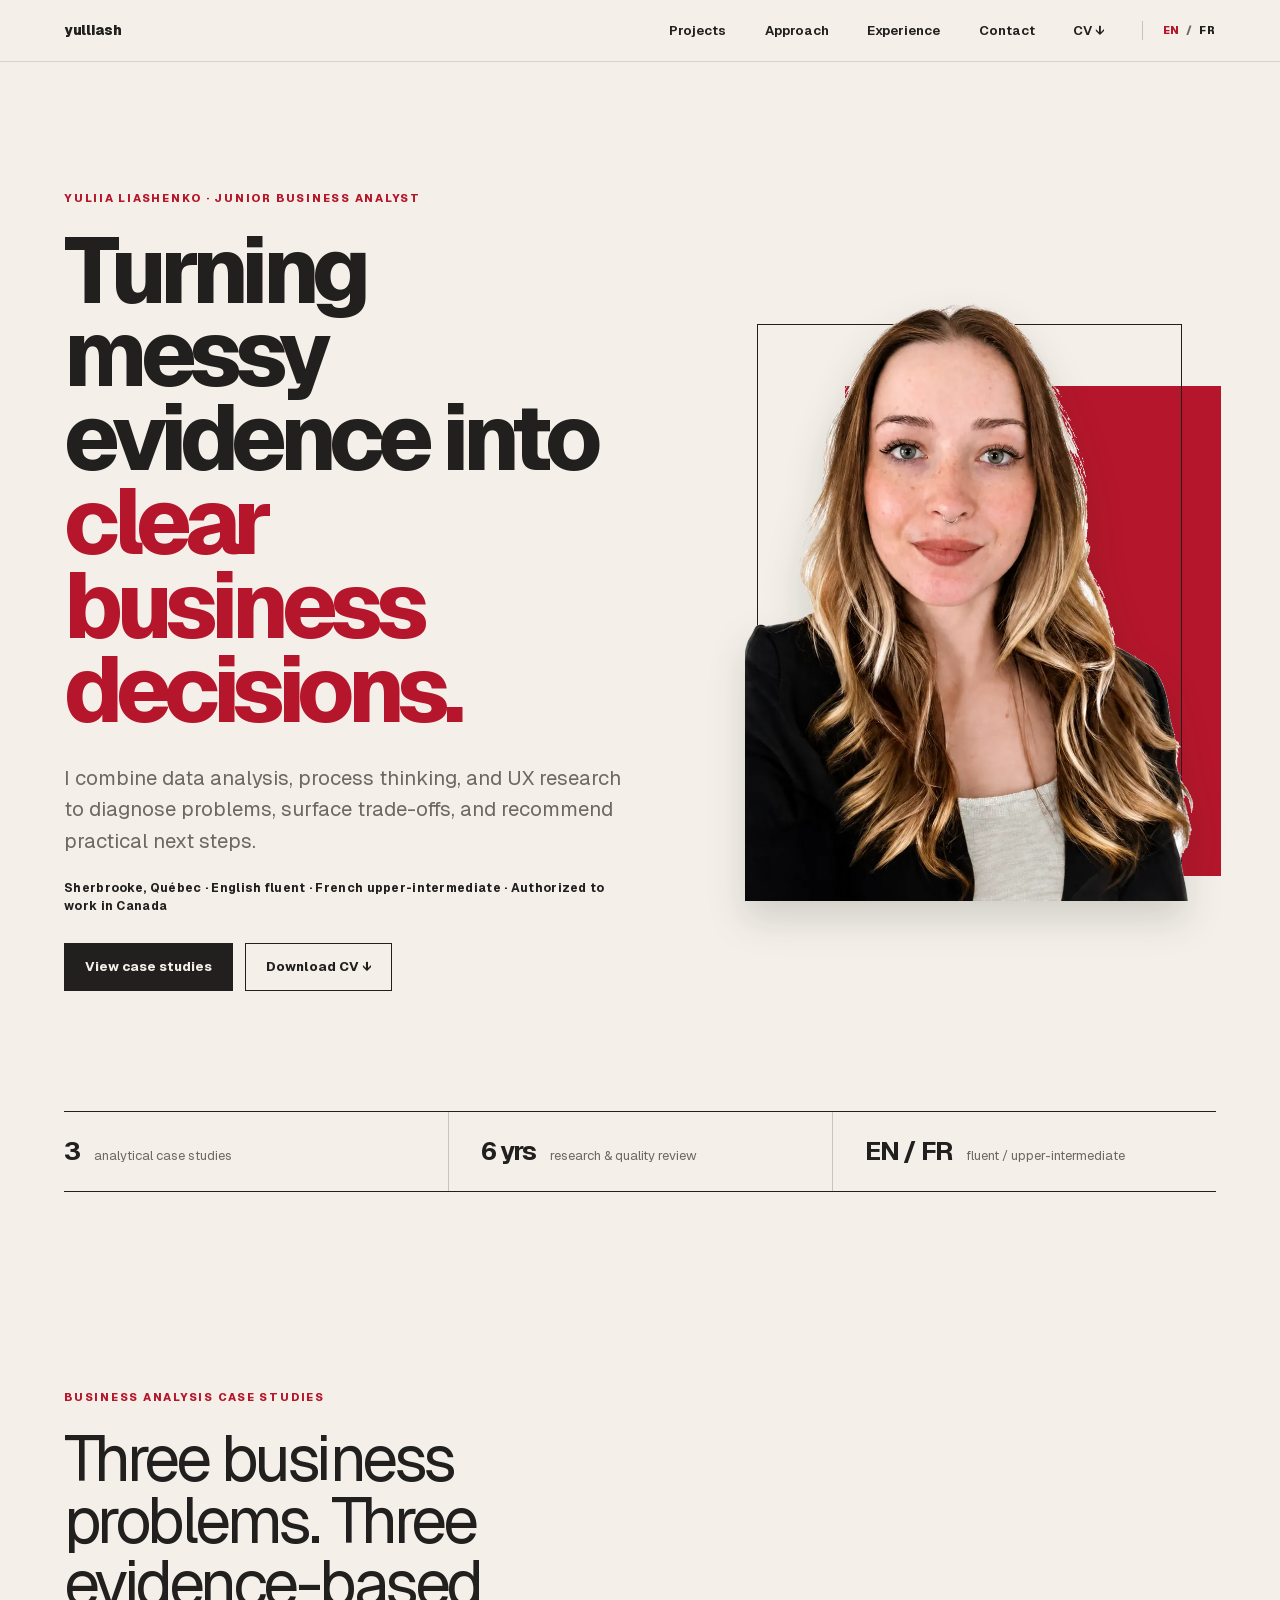
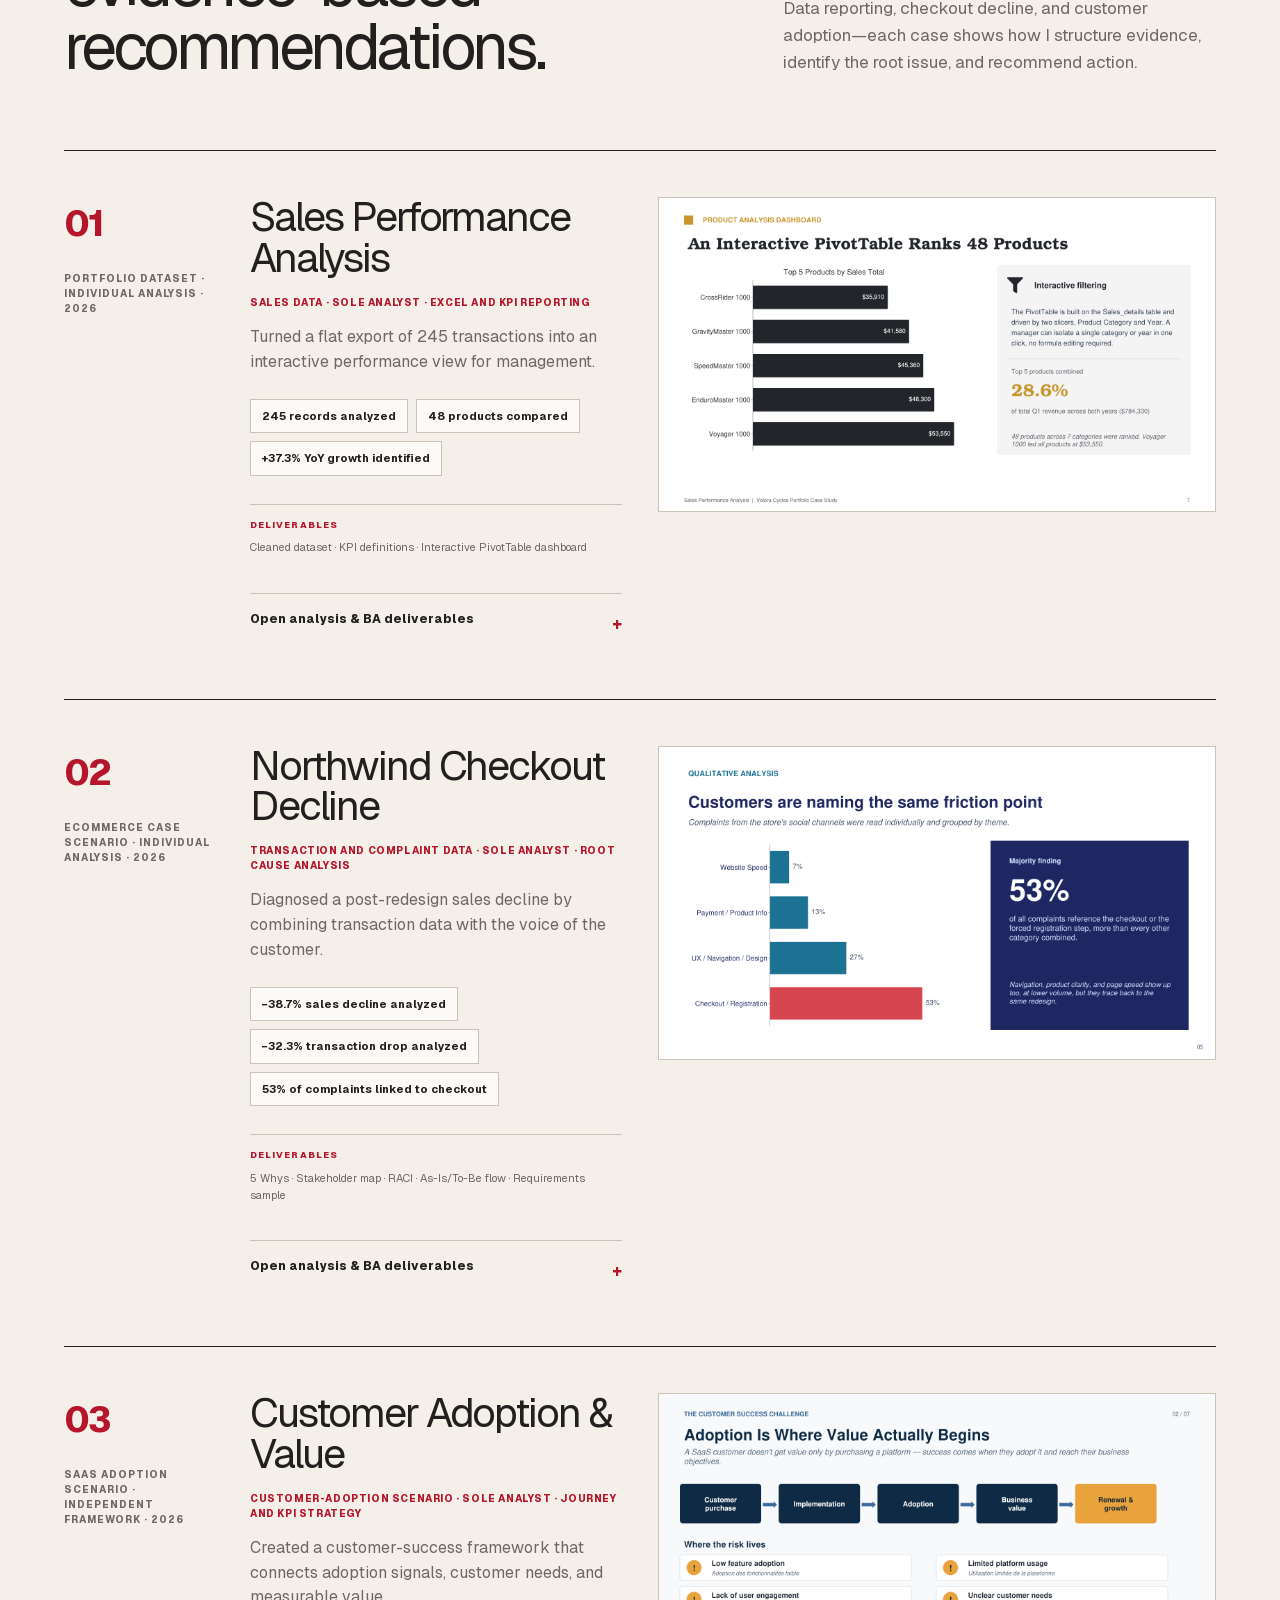
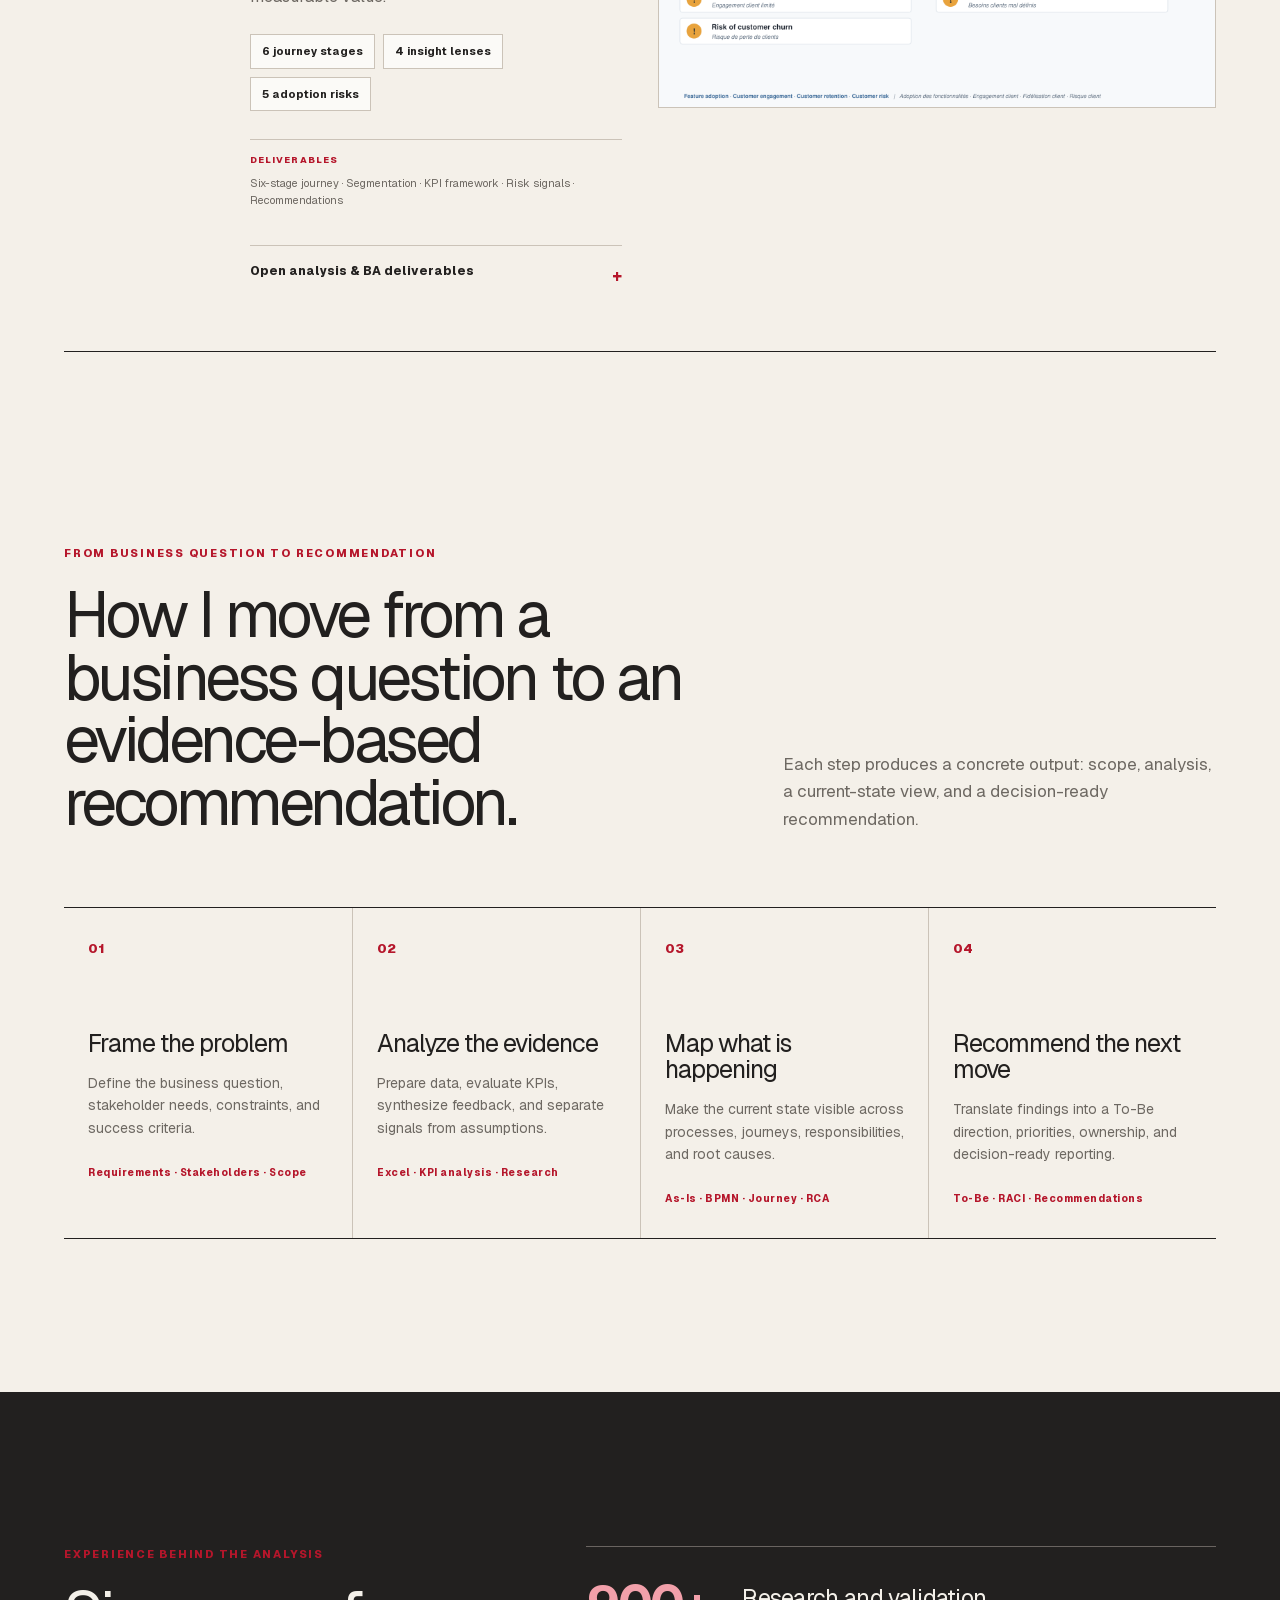
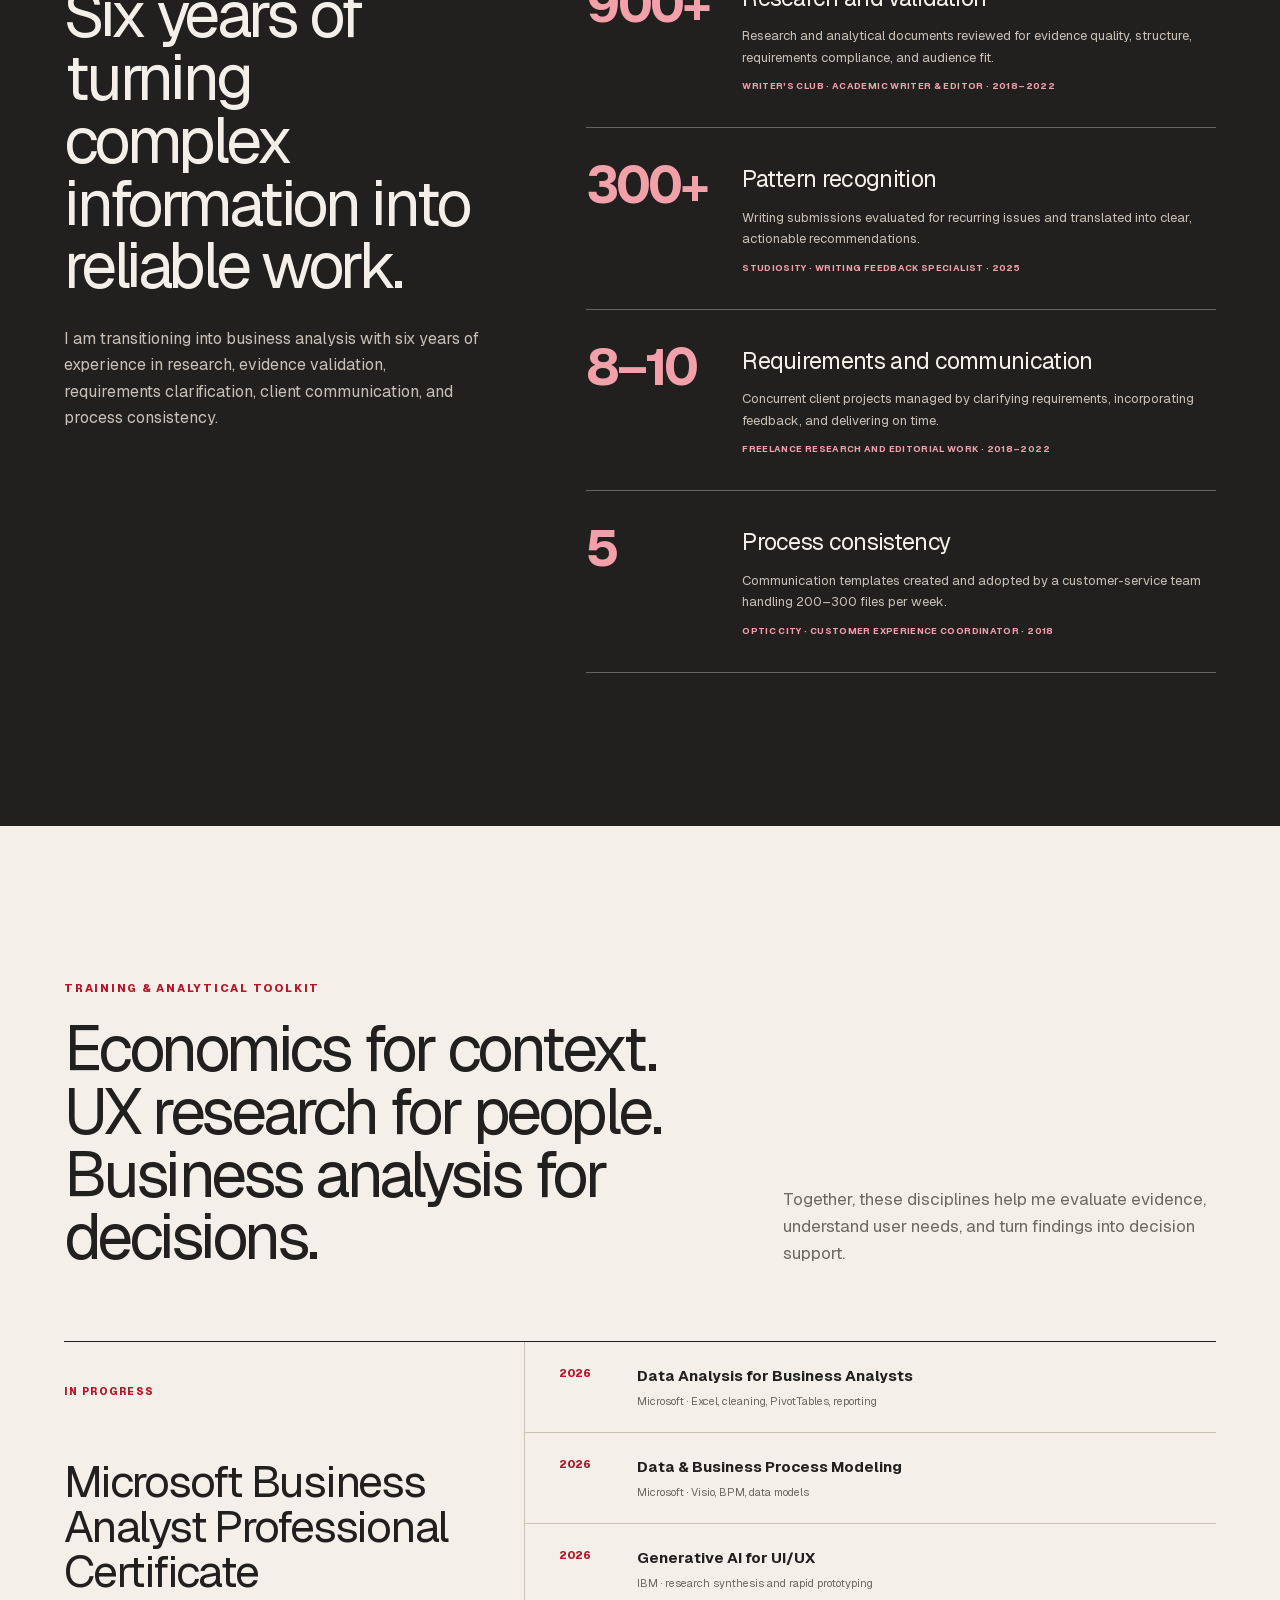
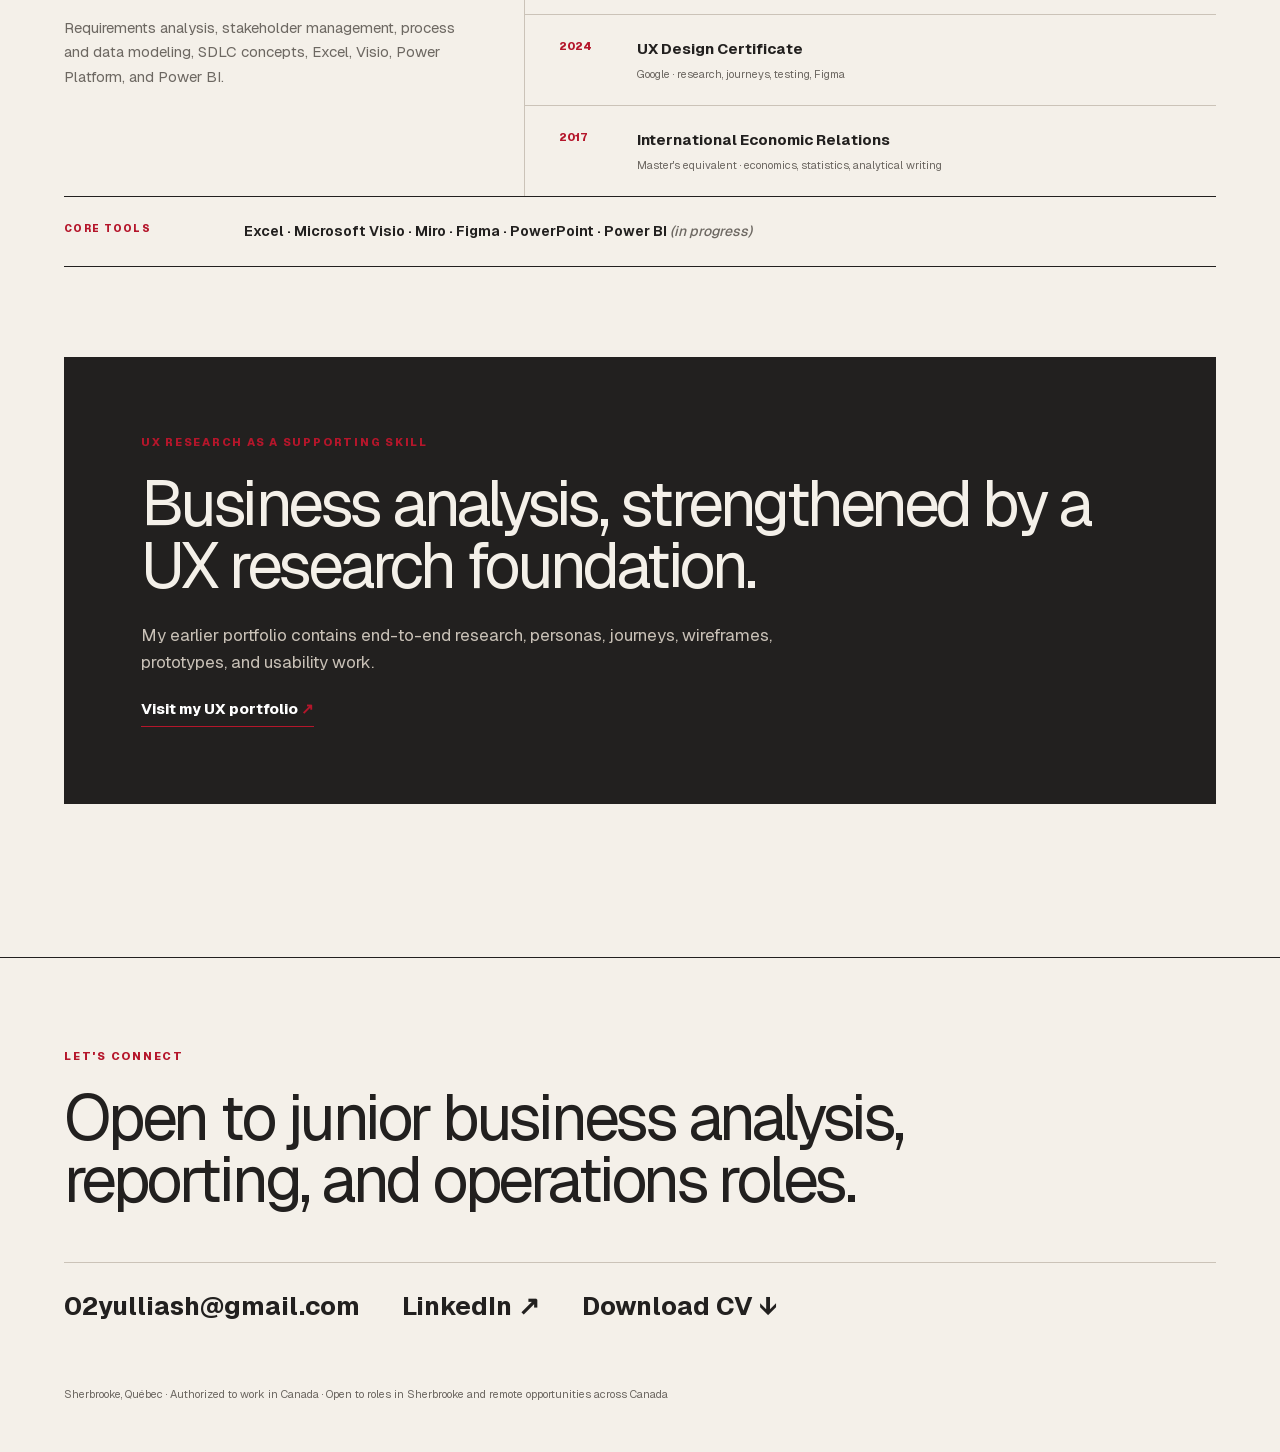
==== commit 0a6647e7: "Add professional portrait to portfolio hero" ====
--- a/index.html
+++ b/index.html
@@ -1 +1 @@
-<!DOCTYPE html><html lang="en"><head><meta charSet="utf-8"/><meta name="viewport" content="width=device-width, initial-scale=1"/><link rel="preload" href="/_next/static/media/geist_latin-s.p.13htaj1cmiief.woff2" as="font" crossorigin="" type="font/woff2"/><link rel="preload" href="/_next/static/media/geist_mono_latin-s.p.0.q-h669a_dqa.woff2" as="font" crossorigin="" type="font/woff2"/><link rel="preload" href="/projects/sales-summary.png" as="image"/><link rel="stylesheet" href="/_next/static/chunks/0poh081y3-xu6.css" data-precedence="next"/><link rel="preload" as="script" fetchPriority="low" href="/_next/static/chunks/0hlda1~upve6~.js"/><script src="/_next/static/chunks/0t2z5hkh7v~~b.js" async=""></script><script src="/_next/static/chunks/07lhk_q6pmm3r.js" async=""></script><script src="/_next/static/chunks/turbopack-0es8qn54222.b.js" async=""></script><script src="/_next/static/chunks/0dbhjjzl8qfwv.js" async=""></script><meta name="next-size-adjust" content=""/><title>Yuliia Liashenko | Junior Business Analyst</title><meta name="description" content="Junior business analyst portfolio featuring Excel data analysis, root cause analysis, process improvement, requirements, and UX research."/><link rel="shortcut icon" href="/favicon.svg"/><link rel="icon" href="/favicon.svg"/><script src="/_next/static/chunks/03~yq9q893hmn.js" noModule=""></script></head><body class="geistsans_f2034289-module__djWkCa__variable geistmono_9f7f9e31-module__BFlC-q__variable antialiased"><div hidden=""><!--$--><!--/$--></div><main><header class="site-header"><a class="brand" href="#top" aria-label="Yuliia Liashenko, top of page">yulliash</a><nav aria-label="Main navigation"><a href="#work">Projects</a><a href="#approach">Approach</a><a href="#experience">Experience</a><a href="#contact">Contact</a><a href="/Yuliia-Liashenko-Business-Analyst-CV.pdf" download="">CV ↓</a><div class="language-switch" aria-label="Choose language"><span aria-current="page">EN</span><span aria-hidden="true">/</span><a href="/fr/" lang="fr-CA">FR</a></div></nav></header><section class="hero" id="top"><div class="hero-copy"><p class="eyebrow">YULIIA LIASHENKO · JUNIOR BUSINESS ANALYST</p><h1>Turning messy evidence into <em>clear business decisions.</em></h1><p class="hero-intro">I combine data analysis, process thinking, and UX research to diagnose problems, surface trade-offs, and recommend practical next steps.</p><p class="hero-meta">Sherbrooke, Québec · English fluent · French upper-intermediate · Authorized to work in Canada</p><div class="hero-actions"><a class="button button-primary" href="#work">View case studies</a><a class="button button-secondary" href="/Yuliia-Liashenko-Business-Analyst-CV.pdf" download="">Download CV ↓</a></div></div><figure class="hero-visual"><div class="visual-label"><span>CASE 01 · SALES ANALYSIS</span><span>EXCEL · 2026</span></div><img src="/projects/sales-summary.png" alt="Excel sales dashboard with KPI cards and annual and monthly sales charts"/><figcaption><strong>From raw rows to a management view.</strong><span>Two-period comparison · 48 products · 7 categories</span></figcaption></figure><div class="proof-strip" aria-label="Professional highlights"><div><strong>3</strong><span>analytical case studies</span></div><div><strong>6 yrs</strong><span>research &amp; quality review</span></div><div><strong>EN / FR</strong><span>fluent / upper-intermediate</span></div></div></section><section class="work section" id="work"><div class="section-heading"><p class="eyebrow">BUSINESS ANALYSIS CASE STUDIES</p><h2>Three business problems. Three evidence-based recommendations.</h2><p>Data reporting, checkout decline, and customer adoption—each case shows how I structure evidence, identify the root issue, and recommend action.</p></div><div class="project-list"><article class="project"><div class="project-meta"><span class="project-number">01</span><span>PORTFOLIO DATASET · INDIVIDUAL ANALYSIS · 2026</span></div><div class="project-copy"><h3>Sales Performance Analysis</h3><p class="project-scope">Sales data · Sole analyst · Excel and KPI reporting</p><p class="project-thesis">Turned a flat export of 245 transactions into an interactive performance view for management.</p><ul class="metric-list" aria-label="Sales Performance Analysis key metrics"><li>245 records analyzed</li><li>48 products compared</li><li>+37.3% YoY growth identified</li></ul><div class="deliverables"><span>DELIVERABLES</span><p>Cleaned dataset · KPI definitions · Interactive PivotTable dashboard</p></div><details><summary>Open analysis &amp; BA deliverables <span aria-hidden="true">+</span></summary><div class="case-details"><div><h4>Challenge</h4><p>Two comparable sales periods were available, but there was no reliable way to identify product-level changes, compare performance, or monitor cancellations.</p></div><div><h4>Analysis</h4><p>Cleaned and structured the data, extracted date attributes, automated order economics, and built PivotTable-based KPI views with slicers.</p></div><div><h4>Finding &amp; recommendation</h4><p>Sales rose from $330.5K to $453.8K, while cancelled orders represented $91.6K in value and required management attention.</p></div></div></details></div><figure class="project-image"><img src="/projects/sales-dashboard.png" alt="Interactive Excel PivotTable ranking the top five products by sales with filter and KPI explanation" loading="lazy"/></figure></article><article class="project"><div class="project-meta"><span class="project-number">02</span><span>ECOMMERCE CASE SCENARIO · INDIVIDUAL ANALYSIS · 2026</span></div><div class="project-copy"><h3>Northwind Checkout Decline</h3><p class="project-scope">Transaction and complaint data · Sole analyst · Root cause analysis</p><p class="project-thesis">Diagnosed a post-redesign sales decline by combining transaction data with the voice of the customer.</p><ul class="metric-list" aria-label="Northwind Checkout Decline key metrics"><li>−38.7% sales decline analyzed</li><li>−32.3% transaction drop analyzed</li><li>53% of complaints linked to checkout</li></ul><div class="deliverables"><span>DELIVERABLES</span><p>5 Whys · Stakeholder map · RACI · As-Is/To-Be flow · Requirements sample</p></div><details><summary>Open analysis &amp; BA deliverables <span aria-hidden="true">+</span></summary><div class="case-details"><div><h4>Challenge</h4><p>A previously stable eCommerce business declined immediately after a redesign, while teams disagreed about whether the cause was marketing, seasonality, or the new experience.</p></div><div><h4>Analysis</h4><p>Combined quantitative and qualitative evidence, then used 5 Whys, user-role analysis, stakeholder mapping, and a RACI matrix to trace the problem.</p></div><div><h4>Finding &amp; recommendation</h4><p>Mandatory registration introduced during checkout was the clearest structural cause; the recommendation separated customer data collection from purchase completion.</p></div></div><section class="ba-artifact" aria-label="Northwind sample business analysis deliverables"><div class="artifact-heading"><span>SAMPLE BA ARTIFACT</span><h4>Checkout process and requirement set</h4></div><div class="process-comparison"><div><p>AS-IS</p><ol class="process-flow process-flow-current"><li>Cart</li><li>Registration required</li><li>Account setup</li><li>Payment</li></ol></div><div><p>TO-BE</p><ol class="process-flow process-flow-future"><li>Cart</li><li>Guest or sign in</li><li>Payment</li><li>Confirmation</li></ol><small>Account creation becomes optional after purchase.</small></div></div><div class="requirement-grid"><div><span>BR-01</span><p>Customers must be able to complete a purchase without creating an account.</p></div><div><span>FR-01</span><p>The checkout must present a Guest checkout option before registration is requested.</p></div><div><span>AC-01</span><p>Given a customer has items in the cart, when Guest checkout is selected, then the customer can proceed to payment without creating an account.</p></div></div><p class="artifact-note">Portfolio deliverable created from the case scenario; not an implemented production change.</p></section></details></div><figure class="project-image"><img src="/projects/northwind-friction.png" alt="Customer complaint analysis showing checkout and registration as the most frequent issue" loading="lazy"/></figure></article><article class="project"><div class="project-meta"><span class="project-number">03</span><span>SAAS ADOPTION SCENARIO · INDEPENDENT FRAMEWORK · 2026</span></div><div class="project-copy"><h3>Customer Adoption &amp; Value</h3><p class="project-scope">Customer-adoption scenario · Sole analyst · Journey and KPI strategy</p><p class="project-thesis">Created a customer-success framework that connects adoption signals, customer needs, and measurable value.</p><ul class="metric-list" aria-label="Customer Adoption &amp; Value key metrics"><li>6 journey stages</li><li>4 insight lenses</li><li>5 adoption risks</li></ul><div class="deliverables"><span>DELIVERABLES</span><p>Six-stage journey · Segmentation · KPI framework · Risk signals · Recommendations</p></div><details><summary>Open analysis &amp; BA deliverables <span aria-hidden="true">+</span></summary><div class="case-details"><div><h4>Challenge</h4><p>A SaaS customer does not gain value at purchase. Low adoption, limited usage, unclear ownership, and weak engagement can put renewal at risk.</p></div><div><h4>Analysis</h4><p>Mapped the customer journey, segmented customers, paired usage KPIs with interviews and feedback, and identified friction points by lifecycle stage.</p></div><div><h4>Finding &amp; recommendation</h4><p>Recommended personalized training, clearer documentation, customer-success follow-ups, and a continuous feedback loop tied to adoption and renewal indicators.</p></div></div></details></div><figure class="project-image"><img src="/projects/customer-adoption.png" alt="Customer adoption journey from purchase and implementation to business value and renewal" loading="lazy"/></figure></article></div></section><section class="approach section" id="approach"><div class="section-heading"><p class="eyebrow">FROM BUSINESS QUESTION TO RECOMMENDATION</p><h2>How I move from a business question to an evidence-based recommendation.</h2><p>Each step produces a concrete output: scope, analysis, a current-state view, and a decision-ready recommendation.</p></div><ol class="approach-grid"><li><span>01</span><h3>Frame the problem</h3><p>Define the business question, stakeholder needs, constraints, and success criteria.</p><small>Requirements · Stakeholders · Scope</small></li><li><span>02</span><h3>Analyze the evidence</h3><p>Prepare data, evaluate KPIs, synthesize feedback, and separate signals from assumptions.</p><small>Excel · KPI analysis · Research</small></li><li><span>03</span><h3>Map what is happening</h3><p>Make the current state visible across processes, journeys, responsibilities, and root causes.</p><small>As-Is · BPMN · Journey · RCA</small></li><li><span>04</span><h3>Recommend the next move</h3><p>Translate findings into a To-Be direction, priorities, ownership, and decision-ready reporting.</p><small>To-Be · RACI · Recommendations</small></li></ol></section><section class="experience section" id="experience"><div class="experience-lead"><p class="eyebrow">EXPERIENCE BEHIND THE ANALYSIS</p><h2>Six years of turning complex information into reliable work.</h2><p>I am transitioning into business analysis with six years of experience in research, evidence validation, requirements clarification, client communication, and process consistency.</p></div><div class="experience-list"><article><strong>900+</strong><div><h3>Research and validation</h3><p>Research and analytical documents reviewed for evidence quality, structure, requirements compliance, and audience fit.</p><small>Writer&#x27;s Club · Academic Writer &amp; Editor · 2018–2022</small></div></article><article><strong>300+</strong><div><h3>Pattern recognition</h3><p>Writing submissions evaluated for recurring issues and translated into clear, actionable recommendations.</p><small>Studiosity · Writing Feedback Specialist · 2025</small></div></article><article><strong>8–10</strong><div><h3>Requirements and communication</h3><p>Concurrent client projects managed by clarifying requirements, incorporating feedback, and delivering on time.</p><small>Freelance research and editorial work · 2018–2022</small></div></article><article><strong>5</strong><div><h3>Process consistency</h3><p>Communication templates created and adopted by a customer-service team handling 200–300 files per week.</p><small>Optic City · Customer Experience Coordinator · 2018</small></div></article></div></section><section class="training section" id="training"><div class="section-heading"><p class="eyebrow">TRAINING &amp; ANALYTICAL TOOLKIT</p><h2>Economics for context. UX research for people. Business analysis for decisions.</h2><p>Together, these disciplines help me evaluate evidence, understand user needs, and turn findings into decision support.</p></div><div class="training-layout"><div class="training-primary"><p class="training-status">IN PROGRESS</p><h3>Microsoft Business Analyst Professional Certificate</h3><p>Requirements analysis, stakeholder management, process and data modeling, SDLC concepts, Excel, Visio, Power Platform, and Power BI.</p></div><ul class="credential-list"><li><span>2026</span><strong>Data Analysis for Business Analysts</strong><small>Microsoft · Excel, cleaning, PivotTables, reporting</small></li><li><span>2026</span><strong>Data &amp; Business Process Modeling</strong><small>Microsoft · Visio, BPM, data models</small></li><li><span>2026</span><strong>Generative AI for UI/UX</strong><small>IBM · research synthesis and rapid prototyping</small></li><li><span>2024</span><strong>UX Design Certificate</strong><small>Google · research, journeys, testing, Figma</small></li><li><span>2017</span><strong>International Economic Relations</strong><small>Master&#x27;s equivalent · economics, statistics, analytical writing</small></li></ul></div><div class="tool-line"><span>CORE TOOLS</span><p>Excel · Microsoft Visio · Miro · Figma · PowerPoint · Power BI <em>(in progress)</em></p></div></section><section class="bridge" aria-label="UX portfolio link"><p class="eyebrow">UX RESEARCH AS A SUPPORTING SKILL</p><h2>Business analysis, strengthened by a UX research foundation.</h2><p>My earlier portfolio contains end-to-end research, personas, journeys, wireframes, prototypes, and usability work.</p><a href="https://yulliash.framer.website" target="_blank" rel="noreferrer">Visit my UX portfolio <span aria-hidden="true">↗</span></a></section><footer id="contact"><p class="eyebrow">LET&#x27;S CONNECT</p><h2>Open to junior business analysis, reporting, and operations roles.</h2><div class="footer-links"><a href="mailto:02yulliash@gmail.com">02yulliash@gmail.com</a><a href="https://www.linkedin.com/in/yulliash/" target="_blank" rel="noreferrer">LinkedIn ↗</a><a href="/Yuliia-Liashenko-Business-Analyst-CV.pdf" download="">Download CV ↓</a></div><p class="footer-note">Sherbrooke, Québec · Authorized to work in Canada · Open to roles in Sherbrooke and remote opportunities across Canada</p></footer></main><!--$--><!--/$--><script src="/_next/static/chunks/0hlda1~upve6~.js" id="_R_" async=""></script><script>(self.__next_f=self.__next_f||[]).push([0])</script><script>self.__next_f.push([1,"1:\"$Sreact.fragment\"\n2:I[39756,[\"/_next/static/chunks/0dbhjjzl8qfwv.js\"],\"default\"]\n3:I[37457,[\"/_next/static/chunks/0dbhjjzl8qfwv.js\"],\"default\"]\ne:I[68027,[\"/_next/static/chunks/0dbhjjzl8qfwv.js\"],\"default\",1]\n:HL[\"/_next/static/chunks/0poh081y3-xu6.css\",\"style\"]\n:HL[\"/_next/static/media/geist_latin-s.p.13htaj1cmiief.woff2\",\"font\",{\"crossOrigin\":\"\",\"type\":\"font/woff2\"}]\n:HL[\"/_next/static/media/geist_mono_latin-s.p.0.q-h669a_dqa.woff2\",\"font\",{\"crossOrigin\":\"\",\"type\":\"font/woff2\"}]\n:HL[\"/projects/sales-summary.png\",\"image\"]\n"])</script><script>self.__next_f.push([1,"0:{\"P\":null,\"c\":[\"\",\"\"],\"q\":\"\",\"i\":false,\"f\":[[[\"\",{\"children\":[\"__PAGE__\",{}]},\"$undefined\",\"$undefined\",16],[[\"$\",\"$1\",\"c\",{\"children\":[[[\"$\",\"link\",\"0\",{\"rel\":\"stylesheet\",\"href\":\"/_next/static/chunks/0poh081y3-xu6.css\",\"precedence\":\"next\",\"crossOrigin\":\"$undefined\",\"nonce\":\"$undefined\"}],[\"$\",\"script\",\"script-0\",{\"src\":\"/_next/static/chunks/0dbhjjzl8qfwv.js\",\"async\":true,\"nonce\":\"$undefined\"}]],[\"$\",\"html\",null,{\"lang\":\"en\",\"children\":[\"$\",\"body\",null,{\"className\":\"geistsans_f2034289-module__djWkCa__variable geistmono_9f7f9e31-module__BFlC-q__variable antialiased\",\"children\":[\"$\",\"$L2\",null,{\"parallelRouterKey\":\"children\",\"error\":\"$undefined\",\"errorStyles\":\"$undefined\",\"errorScripts\":\"$undefined\",\"template\":[\"$\",\"$L3\",null,{}],\"templateStyles\":\"$undefined\",\"templateScripts\":\"$undefined\",\"notFound\":[[[\"$\",\"title\",null,{\"children\":\"404: This page could not be found.\"}],[\"$\",\"div\",null,{\"style\":{\"fontFamily\":\"system-ui,\\\"Segoe UI\\\",Roboto,Helvetica,Arial,sans-serif,\\\"Apple Color Emoji\\\",\\\"Segoe UI Emoji\\\"\",\"height\":\"100vh\",\"textAlign\":\"center\",\"display\":\"flex\",\"flexDirection\":\"column\",\"alignItems\":\"center\",\"justifyContent\":\"center\"},\"children\":[\"$\",\"div\",null,{\"children\":[[\"$\",\"style\",null,{\"dangerouslySetInnerHTML\":{\"__html\":\"body{color:#000;background:#fff;margin:0}.next-error-h1{border-right:1px solid rgba(0,0,0,.3)}@media (prefers-color-scheme:dark){body{color:#fff;background:#000}.next-error-h1{border-right:1px solid rgba(255,255,255,.3)}}\"}}],[\"$\",\"h1\",null,{\"className\":\"next-error-h1\",\"style\":{\"display\":\"inline-block\",\"margin\":\"0 20px 0 0\",\"padding\":\"0 23px 0 0\",\"fontSize\":24,\"fontWeight\":500,\"verticalAlign\":\"top\",\"lineHeight\":\"49px\"},\"children\":404}],[\"$\",\"div\",null,{\"style\":{\"display\":\"inline-block\"},\"children\":[\"$\",\"h2\",null,{\"style\":{\"fontSize\":14,\"fontWeight\":400,\"lineHeight\":\"49px\",\"margin\":0},\"children\":\"This page could not be found.\"}]}]]}]}]],[]],\"forbidden\":\"$undefined\",\"unauthorized\":\"$undefined\"}]}]}]]}],{\"children\":[[\"$\",\"$1\",\"c\",{\"children\":[[\"$\",\"main\",null,{\"children\":[[\"$\",\"header\",null,{\"className\":\"site-header\",\"children\":[[\"$\",\"a\",null,{\"className\":\"brand\",\"href\":\"#top\",\"aria-label\":\"Yuliia Liashenko, top of page\",\"children\":\"yulliash\"}],[\"$\",\"nav\",null,{\"aria-label\":\"Main navigation\",\"children\":[[\"$\",\"a\",null,{\"href\":\"#work\",\"children\":\"Projects\"}],[\"$\",\"a\",null,{\"href\":\"#approach\",\"children\":\"Approach\"}],[\"$\",\"a\",null,{\"href\":\"#experience\",\"children\":\"Experience\"}],[\"$\",\"a\",null,{\"href\":\"#contact\",\"children\":\"Contact\"}],[\"$\",\"a\",null,{\"href\":\"/Yuliia-Liashenko-Business-Analyst-CV.pdf\",\"download\":true,\"children\":\"CV ↓\"}],[\"$\",\"div\",null,{\"className\":\"language-switch\",\"aria-label\":\"Choose language\",\"children\":[[\"$\",\"span\",null,{\"aria-current\":\"page\",\"children\":\"EN\"}],[\"$\",\"span\",null,{\"aria-hidden\":\"true\",\"children\":\"/\"}],[\"$\",\"a\",null,{\"href\":\"/fr/\",\"lang\":\"fr-CA\",\"children\":\"FR\"}]]}]]}]]}],[\"$\",\"section\",null,{\"className\":\"hero\",\"id\":\"top\",\"children\":[[\"$\",\"div\",null,{\"className\":\"hero-copy\",\"children\":[[\"$\",\"p\",null,{\"className\":\"eyebrow\",\"children\":\"YULIIA LIASHENKO · JUNIOR BUSINESS ANALYST\"}],[\"$\",\"h1\",null,{\"children\":[\"Turning messy evidence into \",[\"$\",\"em\",null,{\"children\":\"clear business decisions.\"}]]}],[\"$\",\"p\",null,{\"className\":\"hero-intro\",\"children\":\"I combine data analysis, process thinking, and UX research to diagnose problems, surface trade-offs, and recommend practical next steps.\"}],[\"$\",\"p\",null,{\"className\":\"hero-meta\",\"children\":\"Sherbrooke, Québec · English fluent · French upper-intermediate · Authorized to work in Canada\"}],[\"$\",\"div\",null,{\"className\":\"hero-actions\",\"children\":[[\"$\",\"a\",null,{\"className\":\"button button-primary\",\"href\":\"#work\",\"children\":\"View case studies\"}],[\"$\",\"a\",null,{\"className\":\"button button-secondary\",\"href\":\"/Yuliia-Liashenko-Business-Analyst-CV.pdf\",\"download\":true,\"children\":\"Download CV ↓\"}]]}]]}],[\"$\",\"figure\",null,{\"className\":\"hero-visual\",\"children\":[[\"$\",\"div\",null,{\"className\":\"visual-label\",\"children\":[[\"$\",\"span\",null,{\"children\":\"CASE 01 · SALES ANALYSIS\"}],[\"$\",\"span\",null,{\"children\":\"EXCEL · 2026\"}]]}],[\"$\",\"img\",null,{\"src\":\"/projects/sales-summary.png\",\"alt\":\"Excel sales dashboard with KPI cards and annual and monthly sales charts\"}],[\"$\",\"figcaption\",null,{\"children\":[[\"$\",\"strong\",null,{\"children\":\"From raw rows to a management view.\"}],[\"$\",\"span\",null,{\"children\":\"Two-period comparison · 48 products · 7 categories\"}]]}]]}],[\"$\",\"div\",null,{\"className\":\"proof-strip\",\"aria-label\":\"Professional highlights\",\"children\":[[\"$\",\"div\",null,{\"children\":[[\"$\",\"strong\",null,{\"children\":\"3\"}],[\"$\",\"span\",null,{\"children\":\"analytical case studies\"}]]}],[\"$\",\"div\",null,{\"children\":[[\"$\",\"strong\",null,{\"children\":\"6 yrs\"}],\"$L4\"]}],\"$L5\"]}]]}],\"$L6\",\"$L7\",\"$L8\",\"$L9\",\"$La\",\"$Lb\"]}],null,\"$Lc\"]}],{},null,false,null]},null,false,null],\"$Ld\",false]],\"m\":\"$undefined\",\"G\":[\"$e\",[\"$Lf\"]],\"S\":true,\"h\":null,\"s\":\"$undefined\",\"l\":\"$undefined\",\"p\":\"$undefined\",\"d\":\"$undefined\",\"b\":\"Co1QjpNkBB5paY2JuYKSe\"}\n"])</script><script>self.__next_f.push([1,"13:I[97367,[\"/_next/static/chunks/0dbhjjzl8qfwv.js\"],\"OutletBoundary\"]\n14:\"$Sreact.suspense\"\n16:I[97367,[\"/_next/static/chunks/0dbhjjzl8qfwv.js\"],\"ViewportBoundary\"]\n18:I[97367,[\"/_next/static/chunks/0dbhjjzl8qfwv.js\"],\"MetadataBoundary\"]\n4:[\"$\",\"span\",null,{\"children\":\"research \u0026 quality review\"}]\n5:[\"$\",\"div\",null,{\"children\":[[\"$\",\"strong\",null,{\"children\":\"EN / FR\"}],[\"$\",\"span\",null,{\"children\":\"fluent / upper-intermediate\"}]]}]\n"])</script><script>self.__next_f.push([1,"6:[\"$\",\"section\",null,{\"className\":\"work section\",\"id\":\"work\",\"children\":[[\"$\",\"div\",null,{\"className\":\"section-heading\",\"children\":[[\"$\",\"p\",null,{\"className\":\"eyebrow\",\"children\":\"BUSINESS ANALYSIS CASE STUDIES\"}],[\"$\",\"h2\",null,{\"children\":\"Three business problems. Three evidence-based recommendations.\"}],[\"$\",\"p\",null,{\"children\":\"Data reporting, checkout decline, and customer adoption—each case shows how I structure evidence, identify the root issue, and recommend action.\"}]]}],[\"$\",\"div\",null,{\"className\":\"project-list\",\"children\":[[\"$\",\"article\",\"01\",{\"className\":\"project\",\"children\":[[\"$\",\"div\",null,{\"className\":\"project-meta\",\"children\":[[\"$\",\"span\",null,{\"className\":\"project-number\",\"children\":\"01\"}],[\"$\",\"span\",null,{\"children\":\"PORTFOLIO DATASET · INDIVIDUAL ANALYSIS · 2026\"}]]}],[\"$\",\"div\",null,{\"className\":\"project-copy\",\"children\":[[\"$\",\"h3\",null,{\"children\":\"Sales Performance Analysis\"}],[\"$\",\"p\",null,{\"className\":\"project-scope\",\"children\":\"Sales data · Sole analyst · Excel and KPI reporting\"}],[\"$\",\"p\",null,{\"className\":\"project-thesis\",\"children\":\"Turned a flat export of 245 transactions into an interactive performance view for management.\"}],[\"$\",\"ul\",null,{\"className\":\"metric-list\",\"aria-label\":\"Sales Performance Analysis key metrics\",\"children\":[[\"$\",\"li\",\"245 records analyzed\",{\"children\":\"245 records analyzed\"}],[\"$\",\"li\",\"48 products compared\",{\"children\":\"48 products compared\"}],[\"$\",\"li\",\"+37.3% YoY growth identified\",{\"children\":\"+37.3% YoY growth identified\"}]]}],[\"$\",\"div\",null,{\"className\":\"deliverables\",\"children\":[[\"$\",\"span\",null,{\"children\":\"DELIVERABLES\"}],[\"$\",\"p\",null,{\"children\":\"Cleaned dataset · KPI definitions · Interactive PivotTable dashboard\"}]]}],[\"$\",\"details\",null,{\"children\":[[\"$\",\"summary\",null,{\"children\":[\"Open analysis \u0026 BA deliverables \",[\"$\",\"span\",null,{\"aria-hidden\":\"true\",\"children\":\"+\"}]]}],[\"$\",\"div\",null,{\"className\":\"case-details\",\"children\":[[\"$\",\"div\",null,{\"children\":[[\"$\",\"h4\",null,{\"children\":\"Challenge\"}],[\"$\",\"p\",null,{\"children\":\"Two comparable sales periods were available, but there was no reliable way to identify product-level changes, compare performance, or monitor cancellations.\"}]]}],[\"$\",\"div\",null,{\"children\":[[\"$\",\"h4\",null,{\"children\":\"Analysis\"}],[\"$\",\"p\",null,{\"children\":\"Cleaned and structured the data, extracted date attributes, automated order economics, and built PivotTable-based KPI views with slicers.\"}]]}],[\"$\",\"div\",null,{\"children\":[[\"$\",\"h4\",null,{\"children\":\"Finding \u0026 recommendation\"}],[\"$\",\"p\",null,{\"children\":\"Sales rose from $330.5K to $453.8K, while cancelled orders represented $91.6K in value and required management attention.\"}]]}]]}],false]}]]}],[\"$\",\"figure\",null,{\"className\":\"project-image\",\"children\":[\"$\",\"img\",null,{\"src\":\"/projects/sales-dashboard.png\",\"alt\":\"Interactive Excel PivotTable ranking the top five products by sales with filter and KPI explanation\",\"loading\":\"lazy\"}]}]]}],[\"$\",\"article\",\"02\",{\"className\":\"project\",\"children\":[[\"$\",\"div\",null,{\"className\":\"project-meta\",\"children\":[[\"$\",\"span\",null,{\"className\":\"project-number\",\"children\":\"02\"}],[\"$\",\"span\",null,{\"children\":\"ECOMMERCE CASE SCENARIO · INDIVIDUAL ANALYSIS · 2026\"}]]}],[\"$\",\"div\",null,{\"className\":\"project-copy\",\"children\":[[\"$\",\"h3\",null,{\"children\":\"Northwind Checkout Decline\"}],[\"$\",\"p\",null,{\"className\":\"project-scope\",\"children\":\"Transaction and complaint data · Sole analyst · Root cause analysis\"}],[\"$\",\"p\",null,{\"className\":\"project-thesis\",\"children\":\"Diagnosed a post-redesign sales decline by combining transaction data with the voice of the customer.\"}],[\"$\",\"ul\",null,{\"className\":\"metric-list\",\"aria-label\":\"Northwind Checkout Decline key metrics\",\"children\":[[\"$\",\"li\",\"−38.7% sales decline analyzed\",{\"children\":\"−38.7% sales decline analyzed\"}],[\"$\",\"li\",\"−32.3% transaction drop analyzed\",{\"children\":\"−32.3% transaction drop analyzed\"}],[\"$\",\"li\",\"53% of complaints linked to checkout\",{\"children\":\"53% of complaints linked to checkout\"}]]}],[\"$\",\"div\",null,{\"className\":\"deliverables\",\"children\":[[\"$\",\"span\",null,{\"children\":\"DELIVERABLES\"}],[\"$\",\"p\",null,{\"children\":\"5 Whys · Stakeholder map · RACI · As-Is/To-Be flow · Requirements sample\"}]]}],\"$L10\"]}],\"$L11\"]}],\"$L12\"]}]]}]\n"])</script><script>self.__next_f.push([1,"7:[\"$\",\"section\",null,{\"className\":\"approach section\",\"id\":\"approach\",\"children\":[[\"$\",\"div\",null,{\"className\":\"section-heading\",\"children\":[[\"$\",\"p\",null,{\"className\":\"eyebrow\",\"children\":\"FROM BUSINESS QUESTION TO RECOMMENDATION\"}],[\"$\",\"h2\",null,{\"children\":\"How I move from a business question to an evidence-based recommendation.\"}],[\"$\",\"p\",null,{\"children\":\"Each step produces a concrete output: scope, analysis, a current-state view, and a decision-ready recommendation.\"}]]}],[\"$\",\"ol\",null,{\"className\":\"approach-grid\",\"children\":[[\"$\",\"li\",null,{\"children\":[[\"$\",\"span\",null,{\"children\":\"01\"}],[\"$\",\"h3\",null,{\"children\":\"Frame the problem\"}],[\"$\",\"p\",null,{\"children\":\"Define the business question, stakeholder needs, constraints, and success criteria.\"}],[\"$\",\"small\",null,{\"children\":\"Requirements · Stakeholders · Scope\"}]]}],[\"$\",\"li\",null,{\"children\":[[\"$\",\"span\",null,{\"children\":\"02\"}],[\"$\",\"h3\",null,{\"children\":\"Analyze the evidence\"}],[\"$\",\"p\",null,{\"children\":\"Prepare data, evaluate KPIs, synthesize feedback, and separate signals from assumptions.\"}],[\"$\",\"small\",null,{\"children\":\"Excel · KPI analysis · Research\"}]]}],[\"$\",\"li\",null,{\"children\":[[\"$\",\"span\",null,{\"children\":\"03\"}],[\"$\",\"h3\",null,{\"children\":\"Map what is happening\"}],[\"$\",\"p\",null,{\"children\":\"Make the current state visible across processes, journeys, responsibilities, and root causes.\"}],[\"$\",\"small\",null,{\"children\":\"As-Is · BPMN · Journey · RCA\"}]]}],[\"$\",\"li\",null,{\"children\":[[\"$\",\"span\",null,{\"children\":\"04\"}],[\"$\",\"h3\",null,{\"children\":\"Recommend the next move\"}],[\"$\",\"p\",null,{\"children\":\"Translate findings into a To-Be direction, priorities, ownership, and decision-ready reporting.\"}],[\"$\",\"small\",null,{\"children\":\"To-Be · RACI · Recommendations\"}]]}]]}]]}]\n"])</script><script>self.__next_f.push([1,"8:[\"$\",\"section\",null,{\"className\":\"experience section\",\"id\":\"experience\",\"children\":[[\"$\",\"div\",null,{\"className\":\"experience-lead\",\"children\":[[\"$\",\"p\",null,{\"className\":\"eyebrow\",\"children\":\"EXPERIENCE BEHIND THE ANALYSIS\"}],[\"$\",\"h2\",null,{\"children\":\"Six years of turning complex information into reliable work.\"}],[\"$\",\"p\",null,{\"children\":\"I am transitioning into business analysis with six years of experience in research, evidence validation, requirements clarification, client communication, and process consistency.\"}]]}],[\"$\",\"div\",null,{\"className\":\"experience-list\",\"children\":[[\"$\",\"article\",null,{\"children\":[[\"$\",\"strong\",null,{\"children\":\"900+\"}],[\"$\",\"div\",null,{\"children\":[[\"$\",\"h3\",null,{\"children\":\"Research and validation\"}],[\"$\",\"p\",null,{\"children\":\"Research and analytical documents reviewed for evidence quality, structure, requirements compliance, and audience fit.\"}],[\"$\",\"small\",null,{\"children\":\"Writer's Club · Academic Writer \u0026 Editor · 2018–2022\"}]]}]]}],[\"$\",\"article\",null,{\"children\":[[\"$\",\"strong\",null,{\"children\":\"300+\"}],[\"$\",\"div\",null,{\"children\":[[\"$\",\"h3\",null,{\"children\":\"Pattern recognition\"}],[\"$\",\"p\",null,{\"children\":\"Writing submissions evaluated for recurring issues and translated into clear, actionable recommendations.\"}],[\"$\",\"small\",null,{\"children\":\"Studiosity · Writing Feedback Specialist · 2025\"}]]}]]}],[\"$\",\"article\",null,{\"children\":[[\"$\",\"strong\",null,{\"children\":\"8–10\"}],[\"$\",\"div\",null,{\"children\":[[\"$\",\"h3\",null,{\"children\":\"Requirements and communication\"}],[\"$\",\"p\",null,{\"children\":\"Concurrent client projects managed by clarifying requirements, incorporating feedback, and delivering on time.\"}],[\"$\",\"small\",null,{\"children\":\"Freelance research and editorial work · 2018–2022\"}]]}]]}],[\"$\",\"article\",null,{\"children\":[[\"$\",\"strong\",null,{\"children\":\"5\"}],[\"$\",\"div\",null,{\"children\":[[\"$\",\"h3\",null,{\"children\":\"Process consistency\"}],[\"$\",\"p\",null,{\"children\":\"Communication templates created and adopted by a customer-service team handling 200–300 files per week.\"}],[\"$\",\"small\",null,{\"children\":\"Optic City · Customer Experience Coordinator · 2018\"}]]}]]}]]}]]}]\n"])</script><script>self.__next_f.push([1,"9:[\"$\",\"section\",null,{\"className\":\"training section\",\"id\":\"training\",\"children\":[[\"$\",\"div\",null,{\"className\":\"section-heading\",\"children\":[[\"$\",\"p\",null,{\"className\":\"eyebrow\",\"children\":\"TRAINING \u0026 ANALYTICAL TOOLKIT\"}],[\"$\",\"h2\",null,{\"children\":\"Economics for context. UX research for people. Business analysis for decisions.\"}],[\"$\",\"p\",null,{\"children\":\"Together, these disciplines help me evaluate evidence, understand user needs, and turn findings into decision support.\"}]]}],[\"$\",\"div\",null,{\"className\":\"training-layout\",\"children\":[[\"$\",\"div\",null,{\"className\":\"training-primary\",\"children\":[[\"$\",\"p\",null,{\"className\":\"training-status\",\"children\":\"IN PROGRESS\"}],[\"$\",\"h3\",null,{\"children\":\"Microsoft Business Analyst Professional Certificate\"}],[\"$\",\"p\",null,{\"children\":\"Requirements analysis, stakeholder management, process and data modeling, SDLC concepts, Excel, Visio, Power Platform, and Power BI.\"}]]}],[\"$\",\"ul\",null,{\"className\":\"credential-list\",\"children\":[[\"$\",\"li\",null,{\"children\":[[\"$\",\"span\",null,{\"children\":\"2026\"}],[\"$\",\"strong\",null,{\"children\":\"Data Analysis for Business Analysts\"}],[\"$\",\"small\",null,{\"children\":\"Microsoft · Excel, cleaning, PivotTables, reporting\"}]]}],[\"$\",\"li\",null,{\"children\":[[\"$\",\"span\",null,{\"children\":\"2026\"}],[\"$\",\"strong\",null,{\"children\":\"Data \u0026 Business Process Modeling\"}],[\"$\",\"small\",null,{\"children\":\"Microsoft · Visio, BPM, data models\"}]]}],[\"$\",\"li\",null,{\"children\":[[\"$\",\"span\",null,{\"children\":\"2026\"}],[\"$\",\"strong\",null,{\"children\":\"Generative AI for UI/UX\"}],[\"$\",\"small\",null,{\"children\":\"IBM · research synthesis and rapid prototyping\"}]]}],[\"$\",\"li\",null,{\"children\":[[\"$\",\"span\",null,{\"children\":\"2024\"}],[\"$\",\"strong\",null,{\"children\":\"UX Design Certificate\"}],[\"$\",\"small\",null,{\"children\":\"Google · research, journeys, testing, Figma\"}]]}],[\"$\",\"li\",null,{\"children\":[[\"$\",\"span\",null,{\"children\":\"2017\"}],[\"$\",\"strong\",null,{\"children\":\"International Economic Relations\"}],[\"$\",\"small\",null,{\"children\":\"Master's equivalent · economics, statistics, analytical writing\"}]]}]]}]]}],[\"$\",\"div\",null,{\"className\":\"tool-line\",\"children\":[[\"$\",\"span\",null,{\"children\":\"CORE TOOLS\"}],[\"$\",\"p\",null,{\"children\":[\"Excel · Microsoft Visio · Miro · Figma · PowerPoint · Power BI \",[\"$\",\"em\",null,{\"children\":\"(in progress)\"}]]}]]}]]}]\n"])</script><script>self.__next_f.push([1,"a:[\"$\",\"section\",null,{\"className\":\"bridge\",\"aria-label\":\"UX portfolio link\",\"children\":[[\"$\",\"p\",null,{\"className\":\"eyebrow\",\"children\":\"UX RESEARCH AS A SUPPORTING SKILL\"}],[\"$\",\"h2\",null,{\"children\":\"Business analysis, strengthened by a UX research foundation.\"}],[\"$\",\"p\",null,{\"children\":\"My earlier portfolio contains end-to-end research, personas, journeys, wireframes, prototypes, and usability work.\"}],[\"$\",\"a\",null,{\"href\":\"https://yulliash.framer.website\",\"target\":\"_blank\",\"rel\":\"noreferrer\",\"children\":[\"Visit my UX portfolio \",[\"$\",\"span\",null,{\"aria-hidden\":\"true\",\"children\":\"↗\"}]]}]]}]\nb:[\"$\",\"footer\",null,{\"id\":\"contact\",\"children\":[[\"$\",\"p\",null,{\"className\":\"eyebrow\",\"children\":\"LET'S CONNECT\"}],[\"$\",\"h2\",null,{\"children\":\"Open to junior business analysis, reporting, and operations roles.\"}],[\"$\",\"div\",null,{\"className\":\"footer-links\",\"children\":[[\"$\",\"a\",null,{\"href\":\"mailto:02yulliash@gmail.com\",\"children\":\"02yulliash@gmail.com\"}],[\"$\",\"a\",null,{\"href\":\"https://www.linkedin.com/in/yulliash/\",\"target\":\"_blank\",\"rel\":\"noreferrer\",\"children\":\"LinkedIn ↗\"}],[\"$\",\"a\",null,{\"href\":\"/Yuliia-Liashenko-Business-Analyst-CV.pdf\",\"download\":true,\"children\":\"Download CV ↓\"}]]}],[\"$\",\"p\",null,{\"className\":\"footer-note\",\"children\":\"Sherbrooke, Québec · Authorized to work in Canada · Open to roles in Sherbrooke and remote opportunities across Canada\"}]]}]\nc:[\"$\",\"$L13\",null,{\"children\":[\"$\",\"$14\",null,{\"name\":\"Next.MetadataOutlet\",\"children\":\"$@15\"}]}]\nd:[\"$\",\"$1\",\"h\",{\"children\":[null,[\"$\",\"$L16\",null,{\"children\":\"$L17\"}],[\"$\",\"div\",null,{\"hidden\":true,\"children\":[\"$\",\"$L18\",null,{\"children\":[\"$\",\"$14\",null,{\"name\":\"Next.Metadata\",\"children\":\"$L19\"}]}]}],[\"$\",\"meta\",null,{\"name\":\"next-size-adjust\",\"content\":\"\"}]]}]\nf:[\"$\",\"link\",\"0\",{\"rel\":\"stylesheet\",\"href\":\"/_next/static/chunks/0poh081y3-xu6.css\",\"precedence\":\"next\",\"crossOrigin\":\"$undefined\",\"nonce\":\"$undefined\"}]\n"])</script><script>self.__next_f.push([1,"10:[\"$\",\"details\",null,{\"children\":[[\"$\",\"summary\",null,{\"children\":[\"Open analysis \u0026 BA deliverables \",[\"$\",\"span\",null,{\"aria-hidden\":\"true\",\"children\":\"+\"}]]}],[\"$\",\"div\",null,{\"className\":\"case-details\",\"children\":[[\"$\",\"div\",null,{\"children\":[[\"$\",\"h4\",null,{\"children\":\"Challenge\"}],[\"$\",\"p\",null,{\"children\":\"A previously stable eCommerce business declined immediately after a redesign, while teams disagreed about whether the cause was marketing, seasonality, or the new experience.\"}]]}],[\"$\",\"div\",null,{\"children\":[[\"$\",\"h4\",null,{\"children\":\"Analysis\"}],[\"$\",\"p\",null,{\"children\":\"Combined quantitative and qualitative evidence, then used 5 Whys, user-role analysis, stakeholder mapping, and a RACI matrix to trace the problem.\"}]]}],[\"$\",\"div\",null,{\"children\":[[\"$\",\"h4\",null,{\"children\":\"Finding \u0026 recommendation\"}],[\"$\",\"p\",null,{\"children\":\"Mandatory registration introduced during checkout was the clearest structural cause; the recommendation separated customer data collection from purchase completion.\"}]]}]]}],[\"$\",\"section\",null,{\"className\":\"ba-artifact\",\"aria-label\":\"Northwind sample business analysis deliverables\",\"children\":[[\"$\",\"div\",null,{\"className\":\"artifact-heading\",\"children\":[[\"$\",\"span\",null,{\"children\":\"SAMPLE BA ARTIFACT\"}],[\"$\",\"h4\",null,{\"children\":\"Checkout process and requirement set\"}]]}],[\"$\",\"div\",null,{\"className\":\"process-comparison\",\"children\":[[\"$\",\"div\",null,{\"children\":[[\"$\",\"p\",null,{\"children\":\"AS-IS\"}],[\"$\",\"ol\",null,{\"className\":\"process-flow process-flow-current\",\"children\":[[\"$\",\"li\",null,{\"children\":\"Cart\"}],[\"$\",\"li\",null,{\"children\":\"Registration required\"}],[\"$\",\"li\",null,{\"children\":\"Account setup\"}],[\"$\",\"li\",null,{\"children\":\"Payment\"}]]}]]}],[\"$\",\"div\",null,{\"children\":[[\"$\",\"p\",null,{\"children\":\"TO-BE\"}],[\"$\",\"ol\",null,{\"className\":\"process-flow process-flow-future\",\"children\":[[\"$\",\"li\",null,{\"children\":\"Cart\"}],[\"$\",\"li\",null,{\"children\":\"Guest or sign in\"}],[\"$\",\"li\",null,{\"children\":\"Payment\"}],[\"$\",\"li\",null,{\"children\":\"Confirmation\"}]]}],[\"$\",\"small\",null,{\"children\":\"Account creation becomes optional after purchase.\"}]]}]]}],[\"$\",\"div\",null,{\"className\":\"requirement-grid\",\"children\":[[\"$\",\"div\",null,{\"children\":[[\"$\",\"span\",null,{\"children\":\"BR-01\"}],[\"$\",\"p\",null,{\"children\":\"Customers must be able to complete a purchase without creating an account.\"}]]}],[\"$\",\"div\",null,{\"children\":[[\"$\",\"span\",null,{\"children\":\"FR-01\"}],[\"$\",\"p\",null,{\"children\":\"The checkout must present a Guest checkout option before registration is requested.\"}]]}],[\"$\",\"div\",null,{\"children\":[[\"$\",\"span\",null,{\"children\":\"AC-01\"}],[\"$\",\"p\",null,{\"children\":\"Given a customer has items in the cart, when Guest checkout is selected, then the customer can proceed to payment without creating an account.\"}]]}]]}],[\"$\",\"p\",null,{\"className\":\"artifact-note\",\"children\":\"Portfolio deliverable created from the case scenario; not an implemented production change.\"}]]}]]}]\n"])</script><script>self.__next_f.push([1,"11:[\"$\",\"figure\",null,{\"className\":\"project-image\",\"children\":[\"$\",\"img\",null,{\"src\":\"/projects/northwind-friction.png\",\"alt\":\"Customer complaint analysis showing checkout and registration as the most frequent issue\",\"loading\":\"lazy\"}]}]\n"])</script><script>self.__next_f.push([1,"12:[\"$\",\"article\",\"03\",{\"className\":\"project\",\"children\":[[\"$\",\"div\",null,{\"className\":\"project-meta\",\"children\":[[\"$\",\"span\",null,{\"className\":\"project-number\",\"children\":\"03\"}],[\"$\",\"span\",null,{\"children\":\"SAAS ADOPTION SCENARIO · INDEPENDENT FRAMEWORK · 2026\"}]]}],[\"$\",\"div\",null,{\"className\":\"project-copy\",\"children\":[[\"$\",\"h3\",null,{\"children\":\"Customer Adoption \u0026 Value\"}],[\"$\",\"p\",null,{\"className\":\"project-scope\",\"children\":\"Customer-adoption scenario · Sole analyst · Journey and KPI strategy\"}],[\"$\",\"p\",null,{\"className\":\"project-thesis\",\"children\":\"Created a customer-success framework that connects adoption signals, customer needs, and measurable value.\"}],[\"$\",\"ul\",null,{\"className\":\"metric-list\",\"aria-label\":\"Customer Adoption \u0026 Value key metrics\",\"children\":[[\"$\",\"li\",\"6 journey stages\",{\"children\":\"6 journey stages\"}],[\"$\",\"li\",\"4 insight lenses\",{\"children\":\"4 insight lenses\"}],[\"$\",\"li\",\"5 adoption risks\",{\"children\":\"5 adoption risks\"}]]}],[\"$\",\"div\",null,{\"className\":\"deliverables\",\"children\":[[\"$\",\"span\",null,{\"children\":\"DELIVERABLES\"}],[\"$\",\"p\",null,{\"children\":\"Six-stage journey · Segmentation · KPI framework · Risk signals · Recommendations\"}]]}],[\"$\",\"details\",null,{\"children\":[[\"$\",\"summary\",null,{\"children\":[\"Open analysis \u0026 BA deliverables \",[\"$\",\"span\",null,{\"aria-hidden\":\"true\",\"children\":\"+\"}]]}],[\"$\",\"div\",null,{\"className\":\"case-details\",\"children\":[[\"$\",\"div\",null,{\"children\":[[\"$\",\"h4\",null,{\"children\":\"Challenge\"}],[\"$\",\"p\",null,{\"children\":\"A SaaS customer does not gain value at purchase. Low adoption, limited usage, unclear ownership, and weak engagement can put renewal at risk.\"}]]}],[\"$\",\"div\",null,{\"children\":[[\"$\",\"h4\",null,{\"children\":\"Analysis\"}],[\"$\",\"p\",null,{\"children\":\"Mapped the customer journey, segmented customers, paired usage KPIs with interviews and feedback, and identified friction points by lifecycle stage.\"}]]}],[\"$\",\"div\",null,{\"children\":[[\"$\",\"h4\",null,{\"children\":\"Finding \u0026 recommendation\"}],[\"$\",\"p\",null,{\"children\":\"Recommended personalized training, clearer documentation, customer-success follow-ups, and a continuous feedback loop tied to adoption and renewal indicators.\"}]]}]]}],false]}]]}],[\"$\",\"figure\",null,{\"className\":\"project-image\",\"children\":[\"$\",\"img\",null,{\"src\":\"/projects/customer-adoption.png\",\"alt\":\"Customer adoption journey from purchase and implementation to business value and renewal\",\"loading\":\"lazy\"}]}]]}]\n"])</script><script>self.__next_f.push([1,"17:[[\"$\",\"meta\",\"0\",{\"charSet\":\"utf-8\"}],[\"$\",\"meta\",\"1\",{\"name\":\"viewport\",\"content\":\"width=device-width, initial-scale=1\"}]]\n"])</script><script>self.__next_f.push([1,"1a:I[27201,[\"/_next/static/chunks/0dbhjjzl8qfwv.js\"],\"IconMark\"]\n15:null\n19:[[\"$\",\"title\",\"0\",{\"children\":\"Yuliia Liashenko | Junior Business Analyst\"}],[\"$\",\"meta\",\"1\",{\"name\":\"description\",\"content\":\"Junior business analyst portfolio featuring Excel data analysis, root cause analysis, process improvement, requirements, and UX research.\"}],[\"$\",\"link\",\"2\",{\"rel\":\"shortcut icon\",\"href\":\"/favicon.svg\"}],[\"$\",\"link\",\"3\",{\"rel\":\"icon\",\"href\":\"/favicon.svg\"}],[\"$\",\"$L1a\",\"4\",{}]]\n"])</script></body></html>+<!DOCTYPE html><html lang="en"><head><meta charSet="utf-8"/><meta name="viewport" content="width=device-width, initial-scale=1"/><link rel="preload" href="/_next/static/media/geist_latin-s.p.13htaj1cmiief.woff2" as="font" crossorigin="" type="font/woff2"/><link rel="preload" href="/_next/static/media/geist_mono_latin-s.p.0.q-h669a_dqa.woff2" as="font" crossorigin="" type="font/woff2"/><link rel="preload" href="/projects/yuliia-portrait.webp" as="image"/><link rel="stylesheet" href="/_next/static/chunks/0poh081y3-xu6.css" data-precedence="next"/><link rel="stylesheet" href="/hero-portrait.css"/><link rel="preload" as="script" fetchPriority="low" href="/_next/static/chunks/0hlda1~upve6~.js"/><script src="/_next/static/chunks/0t2z5hkh7v~~b.js" async=""></script><script src="/_next/static/chunks/07lhk_q6pmm3r.js" async=""></script><script src="/_next/static/chunks/turbopack-0es8qn54222.b.js" async=""></script><script src="/_next/static/chunks/0dbhjjzl8qfwv.js" async=""></script><meta name="next-size-adjust" content=""/><title>Yuliia Liashenko | Junior Business Analyst</title><meta name="description" content="Junior business analyst portfolio featuring Excel data analysis, root cause analysis, process improvement, requirements, and UX research."/><link rel="shortcut icon" href="/favicon.svg"/><link rel="icon" href="/favicon.svg"/><script src="/_next/static/chunks/03~yq9q893hmn.js" noModule=""></script></head><body class="geistsans_f2034289-module__djWkCa__variable geistmono_9f7f9e31-module__BFlC-q__variable antialiased"><div hidden=""><!--$--><!--/$--></div><main><header class="site-header"><a class="brand" href="#top" aria-label="Yuliia Liashenko, top of page">yulliash</a><nav aria-label="Main navigation"><a href="#work">Projects</a><a href="#approach">Approach</a><a href="#experience">Experience</a><a href="#contact">Contact</a><a href="/Yuliia-Liashenko-Business-Analyst-CV.pdf" download="">CV ↓</a><div class="language-switch" aria-label="Choose language"><span aria-current="page">EN</span><span aria-hidden="true">/</span><a href="/fr/" lang="fr-CA">FR</a></div></nav></header><section class="hero" id="top"><div class="hero-copy"><p class="eyebrow">YULIIA LIASHENKO · JUNIOR BUSINESS ANALYST</p><h1>Turning messy evidence into <em>clear business decisions.</em></h1><p class="hero-intro">I combine data analysis, process thinking, and UX research to diagnose problems, surface trade-offs, and recommend practical next steps.</p><p class="hero-meta">Sherbrooke, Québec · English fluent · French upper-intermediate · Authorized to work in Canada</p><div class="hero-actions"><a class="button button-primary" href="#work">View case studies</a><a class="button button-secondary" href="/Yuliia-Liashenko-Business-Analyst-CV.pdf" download="">Download CV ↓</a></div></div><figure class="hero-visual"><div class="visual-label"><span>CASE 01 · SALES ANALYSIS</span><span>EXCEL · 2026</span></div><img src="/projects/yuliia-portrait.webp" alt="Portrait of Yuliia Liashenko, junior business analyst"/><figcaption><strong>From raw rows to a management view.</strong><span>Two-period comparison · 48 products · 7 categories</span></figcaption></figure><div class="proof-strip" aria-label="Professional highlights"><div><strong>3</strong><span>analytical case studies</span></div><div><strong>6 yrs</strong><span>research &amp; quality review</span></div><div><strong>EN / FR</strong><span>fluent / upper-intermediate</span></div></div></section><section class="work section" id="work"><div class="section-heading"><p class="eyebrow">BUSINESS ANALYSIS CASE STUDIES</p><h2>Three business problems. Three evidence-based recommendations.</h2><p>Data reporting, checkout decline, and customer adoption—each case shows how I structure evidence, identify the root issue, and recommend action.</p></div><div class="project-list"><article class="project"><div class="project-meta"><span class="project-number">01</span><span>PORTFOLIO DATASET · INDIVIDUAL ANALYSIS · 2026</span></div><div class="project-copy"><h3>Sales Performance Analysis</h3><p class="project-scope">Sales data · Sole analyst · Excel and KPI reporting</p><p class="project-thesis">Turned a flat export of 245 transactions into an interactive performance view for management.</p><ul class="metric-list" aria-label="Sales Performance Analysis key metrics"><li>245 records analyzed</li><li>48 products compared</li><li>+37.3% YoY growth identified</li></ul><div class="deliverables"><span>DELIVERABLES</span><p>Cleaned dataset · KPI definitions · Interactive PivotTable dashboard</p></div><details><summary>Open analysis &amp; BA deliverables <span aria-hidden="true">+</span></summary><div class="case-details"><div><h4>Challenge</h4><p>Two comparable sales periods were available, but there was no reliable way to identify product-level changes, compare performance, or monitor cancellations.</p></div><div><h4>Analysis</h4><p>Cleaned and structured the data, extracted date attributes, automated order economics, and built PivotTable-based KPI views with slicers.</p></div><div><h4>Finding &amp; recommendation</h4><p>Sales rose from $330.5K to $453.8K, while cancelled orders represented $91.6K in value and required management attention.</p></div></div></details></div><figure class="project-image"><img src="/projects/sales-dashboard.png" alt="Interactive Excel PivotTable ranking the top five products by sales with filter and KPI explanation" loading="lazy"/></figure></article><article class="project"><div class="project-meta"><span class="project-number">02</span><span>ECOMMERCE CASE SCENARIO · INDIVIDUAL ANALYSIS · 2026</span></div><div class="project-copy"><h3>Northwind Checkout Decline</h3><p class="project-scope">Transaction and complaint data · Sole analyst · Root cause analysis</p><p class="project-thesis">Diagnosed a post-redesign sales decline by combining transaction data with the voice of the customer.</p><ul class="metric-list" aria-label="Northwind Checkout Decline key metrics"><li>−38.7% sales decline analyzed</li><li>−32.3% transaction drop analyzed</li><li>53% of complaints linked to checkout</li></ul><div class="deliverables"><span>DELIVERABLES</span><p>5 Whys · Stakeholder map · RACI · As-Is/To-Be flow · Requirements sample</p></div><details><summary>Open analysis &amp; BA deliverables <span aria-hidden="true">+</span></summary><div class="case-details"><div><h4>Challenge</h4><p>A previously stable eCommerce business declined immediately after a redesign, while teams disagreed about whether the cause was marketing, seasonality, or the new experience.</p></div><div><h4>Analysis</h4><p>Combined quantitative and qualitative evidence, then used 5 Whys, user-role analysis, stakeholder mapping, and a RACI matrix to trace the problem.</p></div><div><h4>Finding &amp; recommendation</h4><p>Mandatory registration introduced during checkout was the clearest structural cause; the recommendation separated customer data collection from purchase completion.</p></div></div><section class="ba-artifact" aria-label="Northwind sample business analysis deliverables"><div class="artifact-heading"><span>SAMPLE BA ARTIFACT</span><h4>Checkout process and requirement set</h4></div><div class="process-comparison"><div><p>AS-IS</p><ol class="process-flow process-flow-current"><li>Cart</li><li>Registration required</li><li>Account setup</li><li>Payment</li></ol></div><div><p>TO-BE</p><ol class="process-flow process-flow-future"><li>Cart</li><li>Guest or sign in</li><li>Payment</li><li>Confirmation</li></ol><small>Account creation becomes optional after purchase.</small></div></div><div class="requirement-grid"><div><span>BR-01</span><p>Customers must be able to complete a purchase without creating an account.</p></div><div><span>FR-01</span><p>The checkout must present a Guest checkout option before registration is requested.</p></div><div><span>AC-01</span><p>Given a customer has items in the cart, when Guest checkout is selected, then the customer can proceed to payment without creating an account.</p></div></div><p class="artifact-note">Portfolio deliverable created from the case scenario; not an implemented production change.</p></section></details></div><figure class="project-image"><img src="/projects/northwind-friction.png" alt="Customer complaint analysis showing checkout and registration as the most frequent issue" loading="lazy"/></figure></article><article class="project"><div class="project-meta"><span class="project-number">03</span><span>SAAS ADOPTION SCENARIO · INDEPENDENT FRAMEWORK · 2026</span></div><div class="project-copy"><h3>Customer Adoption &amp; Value</h3><p class="project-scope">Customer-adoption scenario · Sole analyst · Journey and KPI strategy</p><p class="project-thesis">Created a customer-success framework that connects adoption signals, customer needs, and measurable value.</p><ul class="metric-list" aria-label="Customer Adoption &amp; Value key metrics"><li>6 journey stages</li><li>4 insight lenses</li><li>5 adoption risks</li></ul><div class="deliverables"><span>DELIVERABLES</span><p>Six-stage journey · Segmentation · KPI framework · Risk signals · Recommendations</p></div><details><summary>Open analysis &amp; BA deliverables <span aria-hidden="true">+</span></summary><div class="case-details"><div><h4>Challenge</h4><p>A SaaS customer does not gain value at purchase. Low adoption, limited usage, unclear ownership, and weak engagement can put renewal at risk.</p></div><div><h4>Analysis</h4><p>Mapped the customer journey, segmented customers, paired usage KPIs with interviews and feedback, and identified friction points by lifecycle stage.</p></div><div><h4>Finding &amp; recommendation</h4><p>Recommended personalized training, clearer documentation, customer-success follow-ups, and a continuous feedback loop tied to adoption and renewal indicators.</p></div></div></details></div><figure class="project-image"><img src="/projects/customer-adoption.png" alt="Customer adoption journey from purchase and implementation to business value and renewal" loading="lazy"/></figure></article></div></section><section class="approach section" id="approach"><div class="section-heading"><p class="eyebrow">FROM BUSINESS QUESTION TO RECOMMENDATION</p><h2>How I move from a business question to an evidence-based recommendation.</h2><p>Each step produces a concrete output: scope, analysis, a current-state view, and a decision-ready recommendation.</p></div><ol class="approach-grid"><li><span>01</span><h3>Frame the problem</h3><p>Define the business question, stakeholder needs, constraints, and success criteria.</p><small>Requirements · Stakeholders · Scope</small></li><li><span>02</span><h3>Analyze the evidence</h3><p>Prepare data, evaluate KPIs, synthesize feedback, and separate signals from assumptions.</p><small>Excel · KPI analysis · Research</small></li><li><span>03</span><h3>Map what is happening</h3><p>Make the current state visible across processes, journeys, responsibilities, and root causes.</p><small>As-Is · BPMN · Journey · RCA</small></li><li><span>04</span><h3>Recommend the next move</h3><p>Translate findings into a To-Be direction, priorities, ownership, and decision-ready reporting.</p><small>To-Be · RACI · Recommendations</small></li></ol></section><section class="experience section" id="experience"><div class="experience-lead"><p class="eyebrow">EXPERIENCE BEHIND THE ANALYSIS</p><h2>Six years of turning complex information into reliable work.</h2><p>I am transitioning into business analysis with six years of experience in research, evidence validation, requirements clarification, client communication, and process consistency.</p></div><div class="experience-list"><article><strong>900+</strong><div><h3>Research and validation</h3><p>Research and analytical documents reviewed for evidence quality, structure, requirements compliance, and audience fit.</p><small>Writer&#x27;s Club · Academic Writer &amp; Editor · 2018–2022</small></div></article><article><strong>300+</strong><div><h3>Pattern recognition</h3><p>Writing submissions evaluated for recurring issues and translated into clear, actionable recommendations.</p><small>Studiosity · Writing Feedback Specialist · 2025</small></div></article><article><strong>8–10</strong><div><h3>Requirements and communication</h3><p>Concurrent client projects managed by clarifying requirements, incorporating feedback, and delivering on time.</p><small>Freelance research and editorial work · 2018–2022</small></div></article><article><strong>5</strong><div><h3>Process consistency</h3><p>Communication templates created and adopted by a customer-service team handling 200–300 files per week.</p><small>Optic City · Customer Experience Coordinator · 2018</small></div></article></div></section><section class="training section" id="training"><div class="section-heading"><p class="eyebrow">TRAINING &amp; ANALYTICAL TOOLKIT</p><h2>Economics for context. UX research for people. Business analysis for decisions.</h2><p>Together, these disciplines help me evaluate evidence, understand user needs, and turn findings into decision support.</p></div><div class="training-layout"><div class="training-primary"><p class="training-status">IN PROGRESS</p><h3>Microsoft Business Analyst Professional Certificate</h3><p>Requirements analysis, stakeholder management, process and data modeling, SDLC concepts, Excel, Visio, Power Platform, and Power BI.</p></div><ul class="credential-list"><li><span>2026</span><strong>Data Analysis for Business Analysts</strong><small>Microsoft · Excel, cleaning, PivotTables, reporting</small></li><li><span>2026</span><strong>Data &amp; Business Process Modeling</strong><small>Microsoft · Visio, BPM, data models</small></li><li><span>2026</span><strong>Generative AI for UI/UX</strong><small>IBM · research synthesis and rapid prototyping</small></li><li><span>2024</span><strong>UX Design Certificate</strong><small>Google · research, journeys, testing, Figma</small></li><li><span>2017</span><strong>International Economic Relations</strong><small>Master&#x27;s equivalent · economics, statistics, analytical writing</small></li></ul></div><div class="tool-line"><span>CORE TOOLS</span><p>Excel · Microsoft Visio · Miro · Figma · PowerPoint · Power BI <em>(in progress)</em></p></div></section><section class="bridge" aria-label="UX portfolio link"><p class="eyebrow">UX RESEARCH AS A SUPPORTING SKILL</p><h2>Business analysis, strengthened by a UX research foundation.</h2><p>My earlier portfolio contains end-to-end research, personas, journeys, wireframes, prototypes, and usability work.</p><a href="https://yulliash.framer.website" target="_blank" rel="noreferrer">Visit my UX portfolio <span aria-hidden="true">↗</span></a></section><footer id="contact"><p class="eyebrow">LET&#x27;S CONNECT</p><h2>Open to junior business analysis, reporting, and operations roles.</h2><div class="footer-links"><a href="mailto:02yulliash@gmail.com">02yulliash@gmail.com</a><a href="https://www.linkedin.com/in/yulliash/" target="_blank" rel="noreferrer">LinkedIn ↗</a><a href="/Yuliia-Liashenko-Business-Analyst-CV.pdf" download="">Download CV ↓</a></div><p class="footer-note">Sherbrooke, Québec · Authorized to work in Canada · Open to roles in Sherbrooke and remote opportunities across Canada</p></footer></main><!--$--><!--/$--><script src="/_next/static/chunks/0hlda1~upve6~.js" id="_R_" async=""></script><script>(self.__next_f=self.__next_f||[]).push([0])</script><script>self.__next_f.push([1,"1:\"$Sreact.fragment\"\n2:I[39756,[\"/_next/static/chunks/0dbhjjzl8qfwv.js\"],\"default\"]\n3:I[37457,[\"/_next/static/chunks/0dbhjjzl8qfwv.js\"],\"default\"]\ne:I[68027,[\"/_next/static/chunks/0dbhjjzl8qfwv.js\"],\"default\",1]\n:HL[\"/_next/static/chunks/0poh081y3-xu6.css\",\"style\"]\n:HL[\"/_next/static/media/geist_latin-s.p.13htaj1cmiief.woff2\",\"font\",{\"crossOrigin\":\"\",\"type\":\"font/woff2\"}]\n:HL[\"/_next/static/media/geist_mono_latin-s.p.0.q-h669a_dqa.woff2\",\"font\",{\"crossOrigin\":\"\",\"type\":\"font/woff2\"}]\n:HL[\"/projects/yuliia-portrait.webp\",\"image\"]\n"])</script><script>self.__next_f.push([1,"0:{\"P\":null,\"c\":[\"\",\"\"],\"q\":\"\",\"i\":false,\"f\":[[[\"\",{\"children\":[\"__PAGE__\",{}]},\"$undefined\",\"$undefined\",16],[[\"$\",\"$1\",\"c\",{\"children\":[[[\"$\",\"link\",\"0\",{\"rel\":\"stylesheet\",\"href\":\"/_next/static/chunks/0poh081y3-xu6.css\",\"precedence\":\"next\",\"crossOrigin\":\"$undefined\",\"nonce\":\"$undefined\"}],[\"$\",\"script\",\"script-0\",{\"src\":\"/_next/static/chunks/0dbhjjzl8qfwv.js\",\"async\":true,\"nonce\":\"$undefined\"}]],[\"$\",\"html\",null,{\"lang\":\"en\",\"children\":[\"$\",\"body\",null,{\"className\":\"geistsans_f2034289-module__djWkCa__variable geistmono_9f7f9e31-module__BFlC-q__variable antialiased\",\"children\":[\"$\",\"$L2\",null,{\"parallelRouterKey\":\"children\",\"error\":\"$undefined\",\"errorStyles\":\"$undefined\",\"errorScripts\":\"$undefined\",\"template\":[\"$\",\"$L3\",null,{}],\"templateStyles\":\"$undefined\",\"templateScripts\":\"$undefined\",\"notFound\":[[[\"$\",\"title\",null,{\"children\":\"404: This page could not be found.\"}],[\"$\",\"div\",null,{\"style\":{\"fontFamily\":\"system-ui,\\\"Segoe UI\\\",Roboto,Helvetica,Arial,sans-serif,\\\"Apple Color Emoji\\\",\\\"Segoe UI Emoji\\\"\",\"height\":\"100vh\",\"textAlign\":\"center\",\"display\":\"flex\",\"flexDirection\":\"column\",\"alignItems\":\"center\",\"justifyContent\":\"center\"},\"children\":[\"$\",\"div\",null,{\"children\":[[\"$\",\"style\",null,{\"dangerouslySetInnerHTML\":{\"__html\":\"body{color:#000;background:#fff;margin:0}.next-error-h1{border-right:1px solid rgba(0,0,0,.3)}@media (prefers-color-scheme:dark){body{color:#fff;background:#000}.next-error-h1{border-right:1px solid rgba(255,255,255,.3)}}\"}}],[\"$\",\"h1\",null,{\"className\":\"next-error-h1\",\"style\":{\"display\":\"inline-block\",\"margin\":\"0 20px 0 0\",\"padding\":\"0 23px 0 0\",\"fontSize\":24,\"fontWeight\":500,\"verticalAlign\":\"top\",\"lineHeight\":\"49px\"},\"children\":404}],[\"$\",\"div\",null,{\"style\":{\"display\":\"inline-block\"},\"children\":[\"$\",\"h2\",null,{\"style\":{\"fontSize\":14,\"fontWeight\":400,\"lineHeight\":\"49px\",\"margin\":0},\"children\":\"This page could not be found.\"}]}]]}]}]],[]],\"forbidden\":\"$undefined\",\"unauthorized\":\"$undefined\"}]}]}]]}],{\"children\":[[\"$\",\"$1\",\"c\",{\"children\":[[\"$\",\"main\",null,{\"children\":[[\"$\",\"header\",null,{\"className\":\"site-header\",\"children\":[[\"$\",\"a\",null,{\"className\":\"brand\",\"href\":\"#top\",\"aria-label\":\"Yuliia Liashenko, top of page\",\"children\":\"yulliash\"}],[\"$\",\"nav\",null,{\"aria-label\":\"Main navigation\",\"children\":[[\"$\",\"a\",null,{\"href\":\"#work\",\"children\":\"Projects\"}],[\"$\",\"a\",null,{\"href\":\"#approach\",\"children\":\"Approach\"}],[\"$\",\"a\",null,{\"href\":\"#experience\",\"children\":\"Experience\"}],[\"$\",\"a\",null,{\"href\":\"#contact\",\"children\":\"Contact\"}],[\"$\",\"a\",null,{\"href\":\"/Yuliia-Liashenko-Business-Analyst-CV.pdf\",\"download\":true,\"children\":\"CV ↓\"}],[\"$\",\"div\",null,{\"className\":\"language-switch\",\"aria-label\":\"Choose language\",\"children\":[[\"$\",\"span\",null,{\"aria-current\":\"page\",\"children\":\"EN\"}],[\"$\",\"span\",null,{\"aria-hidden\":\"true\",\"children\":\"/\"}],[\"$\",\"a\",null,{\"href\":\"/fr/\",\"lang\":\"fr-CA\",\"children\":\"FR\"}]]}]]}]]}],[\"$\",\"section\",null,{\"className\":\"hero\",\"id\":\"top\",\"children\":[[\"$\",\"div\",null,{\"className\":\"hero-copy\",\"children\":[[\"$\",\"p\",null,{\"className\":\"eyebrow\",\"children\":\"YULIIA LIASHENKO · JUNIOR BUSINESS ANALYST\"}],[\"$\",\"h1\",null,{\"children\":[\"Turning messy evidence into \",[\"$\",\"em\",null,{\"children\":\"clear business decisions.\"}]]}],[\"$\",\"p\",null,{\"className\":\"hero-intro\",\"children\":\"I combine data analysis, process thinking, and UX research to diagnose problems, surface trade-offs, and recommend practical next steps.\"}],[\"$\",\"p\",null,{\"className\":\"hero-meta\",\"children\":\"Sherbrooke, Québec · English fluent · French upper-intermediate · Authorized to work in Canada\"}],[\"$\",\"div\",null,{\"className\":\"hero-actions\",\"children\":[[\"$\",\"a\",null,{\"className\":\"button button-primary\",\"href\":\"#work\",\"children\":\"View case studies\"}],[\"$\",\"a\",null,{\"className\":\"button button-secondary\",\"href\":\"/Yuliia-Liashenko-Business-Analyst-CV.pdf\",\"download\":true,\"children\":\"Download CV ↓\"}]]}]]}],[\"$\",\"figure\",null,{\"className\":\"hero-visual\",\"children\":[[\"$\",\"div\",null,{\"className\":\"visual-label\",\"children\":[[\"$\",\"span\",null,{\"children\":\"CASE 01 · SALES ANALYSIS\"}],[\"$\",\"span\",null,{\"children\":\"EXCEL · 2026\"}]]}],[\"$\",\"img\",null,{\"src\":\"/projects/yuliia-portrait.webp\",\"alt\":\"Portrait of Yuliia Liashenko, junior business analyst\"}],[\"$\",\"figcaption\",null,{\"children\":[[\"$\",\"strong\",null,{\"children\":\"From raw rows to a management view.\"}],[\"$\",\"span\",null,{\"children\":\"Two-period comparison · 48 products · 7 categories\"}]]}]]}],[\"$\",\"div\",null,{\"className\":\"proof-strip\",\"aria-label\":\"Professional highlights\",\"children\":[[\"$\",\"div\",null,{\"children\":[[\"$\",\"strong\",null,{\"children\":\"3\"}],[\"$\",\"span\",null,{\"children\":\"analytical case studies\"}]]}],[\"$\",\"div\",null,{\"children\":[[\"$\",\"strong\",null,{\"children\":\"6 yrs\"}],\"$L4\"]}],\"$L5\"]}]]}],\"$L6\",\"$L7\",\"$L8\",\"$L9\",\"$La\",\"$Lb\"]}],null,\"$Lc\"]}],{},null,false,null]},null,false,null],\"$Ld\",false]],\"m\":\"$undefined\",\"G\":[\"$e\",[\"$Lf\"]],\"S\":true,\"h\":null,\"s\":\"$undefined\",\"l\":\"$undefined\",\"p\":\"$undefined\",\"d\":\"$undefined\",\"b\":\"Co1QjpNkBB5paY2JuYKSe\"}\n"])</script><script>self.__next_f.push([1,"13:I[97367,[\"/_next/static/chunks/0dbhjjzl8qfwv.js\"],\"OutletBoundary\"]\n14:\"$Sreact.suspense\"\n16:I[97367,[\"/_next/static/chunks/0dbhjjzl8qfwv.js\"],\"ViewportBoundary\"]\n18:I[97367,[\"/_next/static/chunks/0dbhjjzl8qfwv.js\"],\"MetadataBoundary\"]\n4:[\"$\",\"span\",null,{\"children\":\"research \u0026 quality review\"}]\n5:[\"$\",\"div\",null,{\"children\":[[\"$\",\"strong\",null,{\"children\":\"EN / FR\"}],[\"$\",\"span\",null,{\"children\":\"fluent / upper-intermediate\"}]]}]\n"])</script><script>self.__next_f.push([1,"6:[\"$\",\"section\",null,{\"className\":\"work section\",\"id\":\"work\",\"children\":[[\"$\",\"div\",null,{\"className\":\"section-heading\",\"children\":[[\"$\",\"p\",null,{\"className\":\"eyebrow\",\"children\":\"BUSINESS ANALYSIS CASE STUDIES\"}],[\"$\",\"h2\",null,{\"children\":\"Three business problems. Three evidence-based recommendations.\"}],[\"$\",\"p\",null,{\"children\":\"Data reporting, checkout decline, and customer adoption—each case shows how I structure evidence, identify the root issue, and recommend action.\"}]]}],[\"$\",\"div\",null,{\"className\":\"project-list\",\"children\":[[\"$\",\"article\",\"01\",{\"className\":\"project\",\"children\":[[\"$\",\"div\",null,{\"className\":\"project-meta\",\"children\":[[\"$\",\"span\",null,{\"className\":\"project-number\",\"children\":\"01\"}],[\"$\",\"span\",null,{\"children\":\"PORTFOLIO DATASET · INDIVIDUAL ANALYSIS · 2026\"}]]}],[\"$\",\"div\",null,{\"className\":\"project-copy\",\"children\":[[\"$\",\"h3\",null,{\"children\":\"Sales Performance Analysis\"}],[\"$\",\"p\",null,{\"className\":\"project-scope\",\"children\":\"Sales data · Sole analyst · Excel and KPI reporting\"}],[\"$\",\"p\",null,{\"className\":\"project-thesis\",\"children\":\"Turned a flat export of 245 transactions into an interactive performance view for management.\"}],[\"$\",\"ul\",null,{\"className\":\"metric-list\",\"aria-label\":\"Sales Performance Analysis key metrics\",\"children\":[[\"$\",\"li\",\"245 records analyzed\",{\"children\":\"245 records analyzed\"}],[\"$\",\"li\",\"48 products compared\",{\"children\":\"48 products compared\"}],[\"$\",\"li\",\"+37.3% YoY growth identified\",{\"children\":\"+37.3% YoY growth identified\"}]]}],[\"$\",\"div\",null,{\"className\":\"deliverables\",\"children\":[[\"$\",\"span\",null,{\"children\":\"DELIVERABLES\"}],[\"$\",\"p\",null,{\"children\":\"Cleaned dataset · KPI definitions · Interactive PivotTable dashboard\"}]]}],[\"$\",\"details\",null,{\"children\":[[\"$\",\"summary\",null,{\"children\":[\"Open analysis \u0026 BA deliverables \",[\"$\",\"span\",null,{\"aria-hidden\":\"true\",\"children\":\"+\"}]]}],[\"$\",\"div\",null,{\"className\":\"case-details\",\"children\":[[\"$\",\"div\",null,{\"children\":[[\"$\",\"h4\",null,{\"children\":\"Challenge\"}],[\"$\",\"p\",null,{\"children\":\"Two comparable sales periods were available, but there was no reliable way to identify product-level changes, compare performance, or monitor cancellations.\"}]]}],[\"$\",\"div\",null,{\"children\":[[\"$\",\"h4\",null,{\"children\":\"Analysis\"}],[\"$\",\"p\",null,{\"children\":\"Cleaned and structured the data, extracted date attributes, automated order economics, and built PivotTable-based KPI views with slicers.\"}]]}],[\"$\",\"div\",null,{\"children\":[[\"$\",\"h4\",null,{\"children\":\"Finding \u0026 recommendation\"}],[\"$\",\"p\",null,{\"children\":\"Sales rose from $330.5K to $453.8K, while cancelled orders represented $91.6K in value and required management attention.\"}]]}]]}],false]}]]}],[\"$\",\"figure\",null,{\"className\":\"project-image\",\"children\":[\"$\",\"img\",null,{\"src\":\"/projects/sales-dashboard.png\",\"alt\":\"Interactive Excel PivotTable ranking the top five products by sales with filter and KPI explanation\",\"loading\":\"lazy\"}]}]]}],[\"$\",\"article\",\"02\",{\"className\":\"project\",\"children\":[[\"$\",\"div\",null,{\"className\":\"project-meta\",\"children\":[[\"$\",\"span\",null,{\"className\":\"project-number\",\"children\":\"02\"}],[\"$\",\"span\",null,{\"children\":\"ECOMMERCE CASE SCENARIO · INDIVIDUAL ANALYSIS · 2026\"}]]}],[\"$\",\"div\",null,{\"className\":\"project-copy\",\"children\":[[\"$\",\"h3\",null,{\"children\":\"Northwind Checkout Decline\"}],[\"$\",\"p\",null,{\"className\":\"project-scope\",\"children\":\"Transaction and complaint data · Sole analyst · Root cause analysis\"}],[\"$\",\"p\",null,{\"className\":\"project-thesis\",\"children\":\"Diagnosed a post-redesign sales decline by combining transaction data with the voice of the customer.\"}],[\"$\",\"ul\",null,{\"className\":\"metric-list\",\"aria-label\":\"Northwind Checkout Decline key metrics\",\"children\":[[\"$\",\"li\",\"−38.7% sales decline analyzed\",{\"children\":\"−38.7% sales decline analyzed\"}],[\"$\",\"li\",\"−32.3% transaction drop analyzed\",{\"children\":\"−32.3% transaction drop analyzed\"}],[\"$\",\"li\",\"53% of complaints linked to checkout\",{\"children\":\"53% of complaints linked to checkout\"}]]}],[\"$\",\"div\",null,{\"className\":\"deliverables\",\"children\":[[\"$\",\"span\",null,{\"children\":\"DELIVERABLES\"}],[\"$\",\"p\",null,{\"children\":\"5 Whys · Stakeholder map · RACI · As-Is/To-Be flow · Requirements sample\"}]]}],\"$L10\"]}],\"$L11\"]}],\"$L12\"]}]]}]\n"])</script><script>self.__next_f.push([1,"7:[\"$\",\"section\",null,{\"className\":\"approach section\",\"id\":\"approach\",\"children\":[[\"$\",\"div\",null,{\"className\":\"section-heading\",\"children\":[[\"$\",\"p\",null,{\"className\":\"eyebrow\",\"children\":\"FROM BUSINESS QUESTION TO RECOMMENDATION\"}],[\"$\",\"h2\",null,{\"children\":\"How I move from a business question to an evidence-based recommendation.\"}],[\"$\",\"p\",null,{\"children\":\"Each step produces a concrete output: scope, analysis, a current-state view, and a decision-ready recommendation.\"}]]}],[\"$\",\"ol\",null,{\"className\":\"approach-grid\",\"children\":[[\"$\",\"li\",null,{\"children\":[[\"$\",\"span\",null,{\"children\":\"01\"}],[\"$\",\"h3\",null,{\"children\":\"Frame the problem\"}],[\"$\",\"p\",null,{\"children\":\"Define the business question, stakeholder needs, constraints, and success criteria.\"}],[\"$\",\"small\",null,{\"children\":\"Requirements · Stakeholders · Scope\"}]]}],[\"$\",\"li\",null,{\"children\":[[\"$\",\"span\",null,{\"children\":\"02\"}],[\"$\",\"h3\",null,{\"children\":\"Analyze the evidence\"}],[\"$\",\"p\",null,{\"children\":\"Prepare data, evaluate KPIs, synthesize feedback, and separate signals from assumptions.\"}],[\"$\",\"small\",null,{\"children\":\"Excel · KPI analysis · Research\"}]]}],[\"$\",\"li\",null,{\"children\":[[\"$\",\"span\",null,{\"children\":\"03\"}],[\"$\",\"h3\",null,{\"children\":\"Map what is happening\"}],[\"$\",\"p\",null,{\"children\":\"Make the current state visible across processes, journeys, responsibilities, and root causes.\"}],[\"$\",\"small\",null,{\"children\":\"As-Is · BPMN · Journey · RCA\"}]]}],[\"$\",\"li\",null,{\"children\":[[\"$\",\"span\",null,{\"children\":\"04\"}],[\"$\",\"h3\",null,{\"children\":\"Recommend the next move\"}],[\"$\",\"p\",null,{\"children\":\"Translate findings into a To-Be direction, priorities, ownership, and decision-ready reporting.\"}],[\"$\",\"small\",null,{\"children\":\"To-Be · RACI · Recommendations\"}]]}]]}]]}]\n"])</script><script>self.__next_f.push([1,"8:[\"$\",\"section\",null,{\"className\":\"experience section\",\"id\":\"experience\",\"children\":[[\"$\",\"div\",null,{\"className\":\"experience-lead\",\"children\":[[\"$\",\"p\",null,{\"className\":\"eyebrow\",\"children\":\"EXPERIENCE BEHIND THE ANALYSIS\"}],[\"$\",\"h2\",null,{\"children\":\"Six years of turning complex information into reliable work.\"}],[\"$\",\"p\",null,{\"children\":\"I am transitioning into business analysis with six years of experience in research, evidence validation, requirements clarification, client communication, and process consistency.\"}]]}],[\"$\",\"div\",null,{\"className\":\"experience-list\",\"children\":[[\"$\",\"article\",null,{\"children\":[[\"$\",\"strong\",null,{\"children\":\"900+\"}],[\"$\",\"div\",null,{\"children\":[[\"$\",\"h3\",null,{\"children\":\"Research and validation\"}],[\"$\",\"p\",null,{\"children\":\"Research and analytical documents reviewed for evidence quality, structure, requirements compliance, and audience fit.\"}],[\"$\",\"small\",null,{\"children\":\"Writer's Club · Academic Writer \u0026 Editor · 2018–2022\"}]]}]]}],[\"$\",\"article\",null,{\"children\":[[\"$\",\"strong\",null,{\"children\":\"300+\"}],[\"$\",\"div\",null,{\"children\":[[\"$\",\"h3\",null,{\"children\":\"Pattern recognition\"}],[\"$\",\"p\",null,{\"children\":\"Writing submissions evaluated for recurring issues and translated into clear, actionable recommendations.\"}],[\"$\",\"small\",null,{\"children\":\"Studiosity · Writing Feedback Specialist · 2025\"}]]}]]}],[\"$\",\"article\",null,{\"children\":[[\"$\",\"strong\",null,{\"children\":\"8–10\"}],[\"$\",\"div\",null,{\"children\":[[\"$\",\"h3\",null,{\"children\":\"Requirements and communication\"}],[\"$\",\"p\",null,{\"children\":\"Concurrent client projects managed by clarifying requirements, incorporating feedback, and delivering on time.\"}],[\"$\",\"small\",null,{\"children\":\"Freelance research and editorial work · 2018–2022\"}]]}]]}],[\"$\",\"article\",null,{\"children\":[[\"$\",\"strong\",null,{\"children\":\"5\"}],[\"$\",\"div\",null,{\"children\":[[\"$\",\"h3\",null,{\"children\":\"Process consistency\"}],[\"$\",\"p\",null,{\"children\":\"Communication templates created and adopted by a customer-service team handling 200–300 files per week.\"}],[\"$\",\"small\",null,{\"children\":\"Optic City · Customer Experience Coordinator · 2018\"}]]}]]}]]}]]}]\n"])</script><script>self.__next_f.push([1,"9:[\"$\",\"section\",null,{\"className\":\"training section\",\"id\":\"training\",\"children\":[[\"$\",\"div\",null,{\"className\":\"section-heading\",\"children\":[[\"$\",\"p\",null,{\"className\":\"eyebrow\",\"children\":\"TRAINING \u0026 ANALYTICAL TOOLKIT\"}],[\"$\",\"h2\",null,{\"children\":\"Economics for context. UX research for people. Business analysis for decisions.\"}],[\"$\",\"p\",null,{\"children\":\"Together, these disciplines help me evaluate evidence, understand user needs, and turn findings into decision support.\"}]]}],[\"$\",\"div\",null,{\"className\":\"training-layout\",\"children\":[[\"$\",\"div\",null,{\"className\":\"training-primary\",\"children\":[[\"$\",\"p\",null,{\"className\":\"training-status\",\"children\":\"IN PROGRESS\"}],[\"$\",\"h3\",null,{\"children\":\"Microsoft Business Analyst Professional Certificate\"}],[\"$\",\"p\",null,{\"children\":\"Requirements analysis, stakeholder management, process and data modeling, SDLC concepts, Excel, Visio, Power Platform, and Power BI.\"}]]}],[\"$\",\"ul\",null,{\"className\":\"credential-list\",\"children\":[[\"$\",\"li\",null,{\"children\":[[\"$\",\"span\",null,{\"children\":\"2026\"}],[\"$\",\"strong\",null,{\"children\":\"Data Analysis for Business Analysts\"}],[\"$\",\"small\",null,{\"children\":\"Microsoft · Excel, cleaning, PivotTables, reporting\"}]]}],[\"$\",\"li\",null,{\"children\":[[\"$\",\"span\",null,{\"children\":\"2026\"}],[\"$\",\"strong\",null,{\"children\":\"Data \u0026 Business Process Modeling\"}],[\"$\",\"small\",null,{\"children\":\"Microsoft · Visio, BPM, data models\"}]]}],[\"$\",\"li\",null,{\"children\":[[\"$\",\"span\",null,{\"children\":\"2026\"}],[\"$\",\"strong\",null,{\"children\":\"Generative AI for UI/UX\"}],[\"$\",\"small\",null,{\"children\":\"IBM · research synthesis and rapid prototyping\"}]]}],[\"$\",\"li\",null,{\"children\":[[\"$\",\"span\",null,{\"children\":\"2024\"}],[\"$\",\"strong\",null,{\"children\":\"UX Design Certificate\"}],[\"$\",\"small\",null,{\"children\":\"Google · research, journeys, testing, Figma\"}]]}],[\"$\",\"li\",null,{\"children\":[[\"$\",\"span\",null,{\"children\":\"2017\"}],[\"$\",\"strong\",null,{\"children\":\"International Economic Relations\"}],[\"$\",\"small\",null,{\"children\":\"Master's equivalent · economics, statistics, analytical writing\"}]]}]]}]]}],[\"$\",\"div\",null,{\"className\":\"tool-line\",\"children\":[[\"$\",\"span\",null,{\"children\":\"CORE TOOLS\"}],[\"$\",\"p\",null,{\"children\":[\"Excel · Microsoft Visio · Miro · Figma · PowerPoint · Power BI \",[\"$\",\"em\",null,{\"children\":\"(in progress)\"}]]}]]}]]}]\n"])</script><script>self.__next_f.push([1,"a:[\"$\",\"section\",null,{\"className\":\"bridge\",\"aria-label\":\"UX portfolio link\",\"children\":[[\"$\",\"p\",null,{\"className\":\"eyebrow\",\"children\":\"UX RESEARCH AS A SUPPORTING SKILL\"}],[\"$\",\"h2\",null,{\"children\":\"Business analysis, strengthened by a UX research foundation.\"}],[\"$\",\"p\",null,{\"children\":\"My earlier portfolio contains end-to-end research, personas, journeys, wireframes, prototypes, and usability work.\"}],[\"$\",\"a\",null,{\"href\":\"https://yulliash.framer.website\",\"target\":\"_blank\",\"rel\":\"noreferrer\",\"children\":[\"Visit my UX portfolio \",[\"$\",\"span\",null,{\"aria-hidden\":\"true\",\"children\":\"↗\"}]]}]]}]\nb:[\"$\",\"footer\",null,{\"id\":\"contact\",\"children\":[[\"$\",\"p\",null,{\"className\":\"eyebrow\",\"children\":\"LET'S CONNECT\"}],[\"$\",\"h2\",null,{\"children\":\"Open to junior business analysis, reporting, and operations roles.\"}],[\"$\",\"div\",null,{\"className\":\"footer-links\",\"children\":[[\"$\",\"a\",null,{\"href\":\"mailto:02yulliash@gmail.com\",\"children\":\"02yulliash@gmail.com\"}],[\"$\",\"a\",null,{\"href\":\"https://www.linkedin.com/in/yulliash/\",\"target\":\"_blank\",\"rel\":\"noreferrer\",\"children\":\"LinkedIn ↗\"}],[\"$\",\"a\",null,{\"href\":\"/Yuliia-Liashenko-Business-Analyst-CV.pdf\",\"download\":true,\"children\":\"Download CV ↓\"}]]}],[\"$\",\"p\",null,{\"className\":\"footer-note\",\"children\":\"Sherbrooke, Québec · Authorized to work in Canada · Open to roles in Sherbrooke and remote opportunities across Canada\"}]]}]\nc:[\"$\",\"$L13\",null,{\"children\":[\"$\",\"$14\",null,{\"name\":\"Next.MetadataOutlet\",\"children\":\"$@15\"}]}]\nd:[\"$\",\"$1\",\"h\",{\"children\":[null,[\"$\",\"$L16\",null,{\"children\":\"$L17\"}],[\"$\",\"div\",null,{\"hidden\":true,\"children\":[\"$\",\"$L18\",null,{\"children\":[\"$\",\"$14\",null,{\"name\":\"Next.Metadata\",\"children\":\"$L19\"}]}]}],[\"$\",\"meta\",null,{\"name\":\"next-size-adjust\",\"content\":\"\"}]]}]\nf:[\"$\",\"link\",\"0\",{\"rel\":\"stylesheet\",\"href\":\"/_next/static/chunks/0poh081y3-xu6.css\",\"precedence\":\"next\",\"crossOrigin\":\"$undefined\",\"nonce\":\"$undefined\"}]\n"])</script><script>self.__next_f.push([1,"10:[\"$\",\"details\",null,{\"children\":[[\"$\",\"summary\",null,{\"children\":[\"Open analysis \u0026 BA deliverables \",[\"$\",\"span\",null,{\"aria-hidden\":\"true\",\"children\":\"+\"}]]}],[\"$\",\"div\",null,{\"className\":\"case-details\",\"children\":[[\"$\",\"div\",null,{\"children\":[[\"$\",\"h4\",null,{\"children\":\"Challenge\"}],[\"$\",\"p\",null,{\"children\":\"A previously stable eCommerce business declined immediately after a redesign, while teams disagreed about whether the cause was marketing, seasonality, or the new experience.\"}]]}],[\"$\",\"div\",null,{\"children\":[[\"$\",\"h4\",null,{\"children\":\"Analysis\"}],[\"$\",\"p\",null,{\"children\":\"Combined quantitative and qualitative evidence, then used 5 Whys, user-role analysis, stakeholder mapping, and a RACI matrix to trace the problem.\"}]]}],[\"$\",\"div\",null,{\"children\":[[\"$\",\"h4\",null,{\"children\":\"Finding \u0026 recommendation\"}],[\"$\",\"p\",null,{\"children\":\"Mandatory registration introduced during checkout was the clearest structural cause; the recommendation separated customer data collection from purchase completion.\"}]]}]]}],[\"$\",\"section\",null,{\"className\":\"ba-artifact\",\"aria-label\":\"Northwind sample business analysis deliverables\",\"children\":[[\"$\",\"div\",null,{\"className\":\"artifact-heading\",\"children\":[[\"$\",\"span\",null,{\"children\":\"SAMPLE BA ARTIFACT\"}],[\"$\",\"h4\",null,{\"children\":\"Checkout process and requirement set\"}]]}],[\"$\",\"div\",null,{\"className\":\"process-comparison\",\"children\":[[\"$\",\"div\",null,{\"children\":[[\"$\",\"p\",null,{\"children\":\"AS-IS\"}],[\"$\",\"ol\",null,{\"className\":\"process-flow process-flow-current\",\"children\":[[\"$\",\"li\",null,{\"children\":\"Cart\"}],[\"$\",\"li\",null,{\"children\":\"Registration required\"}],[\"$\",\"li\",null,{\"children\":\"Account setup\"}],[\"$\",\"li\",null,{\"children\":\"Payment\"}]]}]]}],[\"$\",\"div\",null,{\"children\":[[\"$\",\"p\",null,{\"children\":\"TO-BE\"}],[\"$\",\"ol\",null,{\"className\":\"process-flow process-flow-future\",\"children\":[[\"$\",\"li\",null,{\"children\":\"Cart\"}],[\"$\",\"li\",null,{\"children\":\"Guest or sign in\"}],[\"$\",\"li\",null,{\"children\":\"Payment\"}],[\"$\",\"li\",null,{\"children\":\"Confirmation\"}]]}],[\"$\",\"small\",null,{\"children\":\"Account creation becomes optional after purchase.\"}]]}]]}],[\"$\",\"div\",null,{\"className\":\"requirement-grid\",\"children\":[[\"$\",\"div\",null,{\"children\":[[\"$\",\"span\",null,{\"children\":\"BR-01\"}],[\"$\",\"p\",null,{\"children\":\"Customers must be able to complete a purchase without creating an account.\"}]]}],[\"$\",\"div\",null,{\"children\":[[\"$\",\"span\",null,{\"children\":\"FR-01\"}],[\"$\",\"p\",null,{\"children\":\"The checkout must present a Guest checkout option before registration is requested.\"}]]}],[\"$\",\"div\",null,{\"children\":[[\"$\",\"span\",null,{\"children\":\"AC-01\"}],[\"$\",\"p\",null,{\"children\":\"Given a customer has items in the cart, when Guest checkout is selected, then the customer can proceed to payment without creating an account.\"}]]}]]}],[\"$\",\"p\",null,{\"className\":\"artifact-note\",\"children\":\"Portfolio deliverable created from the case scenario; not an implemented production change.\"}]]}]]}]\n"])</script><script>self.__next_f.push([1,"11:[\"$\",\"figure\",null,{\"className\":\"project-image\",\"children\":[\"$\",\"img\",null,{\"src\":\"/projects/northwind-friction.png\",\"alt\":\"Customer complaint analysis showing checkout and registration as the most frequent issue\",\"loading\":\"lazy\"}]}]\n"])</script><script>self.__next_f.push([1,"12:[\"$\",\"article\",\"03\",{\"className\":\"project\",\"children\":[[\"$\",\"div\",null,{\"className\":\"project-meta\",\"children\":[[\"$\",\"span\",null,{\"className\":\"project-number\",\"children\":\"03\"}],[\"$\",\"span\",null,{\"children\":\"SAAS ADOPTION SCENARIO · INDEPENDENT FRAMEWORK · 2026\"}]]}],[\"$\",\"div\",null,{\"className\":\"project-copy\",\"children\":[[\"$\",\"h3\",null,{\"children\":\"Customer Adoption \u0026 Value\"}],[\"$\",\"p\",null,{\"className\":\"project-scope\",\"children\":\"Customer-adoption scenario · Sole analyst · Journey and KPI strategy\"}],[\"$\",\"p\",null,{\"className\":\"project-thesis\",\"children\":\"Created a customer-success framework that connects adoption signals, customer needs, and measurable value.\"}],[\"$\",\"ul\",null,{\"className\":\"metric-list\",\"aria-label\":\"Customer Adoption \u0026 Value key metrics\",\"children\":[[\"$\",\"li\",\"6 journey stages\",{\"children\":\"6 journey stages\"}],[\"$\",\"li\",\"4 insight lenses\",{\"children\":\"4 insight lenses\"}],[\"$\",\"li\",\"5 adoption risks\",{\"children\":\"5 adoption risks\"}]]}],[\"$\",\"div\",null,{\"className\":\"deliverables\",\"children\":[[\"$\",\"span\",null,{\"children\":\"DELIVERABLES\"}],[\"$\",\"p\",null,{\"children\":\"Six-stage journey · Segmentation · KPI framework · Risk signals · Recommendations\"}]]}],[\"$\",\"details\",null,{\"children\":[[\"$\",\"summary\",null,{\"children\":[\"Open analysis \u0026 BA deliverables \",[\"$\",\"span\",null,{\"aria-hidden\":\"true\",\"children\":\"+\"}]]}],[\"$\",\"div\",null,{\"className\":\"case-details\",\"children\":[[\"$\",\"div\",null,{\"children\":[[\"$\",\"h4\",null,{\"children\":\"Challenge\"}],[\"$\",\"p\",null,{\"children\":\"A SaaS customer does not gain value at purchase. Low adoption, limited usage, unclear ownership, and weak engagement can put renewal at risk.\"}]]}],[\"$\",\"div\",null,{\"children\":[[\"$\",\"h4\",null,{\"children\":\"Analysis\"}],[\"$\",\"p\",null,{\"children\":\"Mapped the customer journey, segmented customers, paired usage KPIs with interviews and feedback, and identified friction points by lifecycle stage.\"}]]}],[\"$\",\"div\",null,{\"children\":[[\"$\",\"h4\",null,{\"children\":\"Finding \u0026 recommendation\"}],[\"$\",\"p\",null,{\"children\":\"Recommended personalized training, clearer documentation, customer-success follow-ups, and a continuous feedback loop tied to adoption and renewal indicators.\"}]]}]]}],false]}]]}],[\"$\",\"figure\",null,{\"className\":\"project-image\",\"children\":[\"$\",\"img\",null,{\"src\":\"/projects/customer-adoption.png\",\"alt\":\"Customer adoption journey from purchase and implementation to business value and renewal\",\"loading\":\"lazy\"}]}]]}]\n"])</script><script>self.__next_f.push([1,"17:[[\"$\",\"meta\",\"0\",{\"charSet\":\"utf-8\"}],[\"$\",\"meta\",\"1\",{\"name\":\"viewport\",\"content\":\"width=device-width, initial-scale=1\"}]]\n"])</script><script>self.__next_f.push([1,"1a:I[27201,[\"/_next/static/chunks/0dbhjjzl8qfwv.js\"],\"IconMark\"]\n15:null\n19:[[\"$\",\"title\",\"0\",{\"children\":\"Yuliia Liashenko | Junior Business Analyst\"}],[\"$\",\"meta\",\"1\",{\"name\":\"description\",\"content\":\"Junior business analyst portfolio featuring Excel data analysis, root cause analysis, process improvement, requirements, and UX research.\"}],[\"$\",\"link\",\"2\",{\"rel\":\"shortcut icon\",\"href\":\"/favicon.svg\"}],[\"$\",\"link\",\"3\",{\"rel\":\"icon\",\"href\":\"/favicon.svg\"}],[\"$\",\"$L1a\",\"4\",{}]]\n"])</script></body></html>
--- a/hero-portrait.css
+++ b/hero-portrait.css
@@ -0,0 +1,61 @@
+.hero-visual {
+  position: relative;
+  isolation: isolate;
+  justify-self: center;
+  width: min(100%, 540px);
+  margin: 0;
+  padding: 20px 18px 0;
+  border: 0;
+  background: transparent;
+  box-shadow: none;
+}
+
+.hero-visual::before {
+  position: absolute;
+  z-index: -2;
+  inset: 17% -1% 4% 24%;
+  background: var(--red);
+  content: "";
+}
+
+.hero-visual::after {
+  position: absolute;
+  z-index: -1;
+  inset: 7% 7% 1% 6%;
+  border: 1px solid var(--ink);
+  content: "";
+}
+
+.hero-visual .visual-label,
+.hero-visual figcaption {
+  display: none;
+}
+
+.hero-visual img {
+  position: relative;
+  z-index: 1;
+  width: 100%;
+  max-height: min(72vh, 720px);
+  aspect-ratio: auto;
+  object-fit: contain;
+  filter: drop-shadow(0 18px 18px rgb(34 32 31 / 16%));
+}
+
+@media (max-width: 980px) {
+  .hero-visual {
+    width: min(78vw, 520px);
+    margin-top: 12px;
+    box-shadow: none;
+  }
+}
+
+@media (max-width: 680px) {
+  .hero-visual {
+    width: min(88vw, 460px);
+    padding: 14px 12px 0;
+  }
+
+  .hero-visual::before {
+    inset: 18% -1% 4% 23%;
+  }
+}
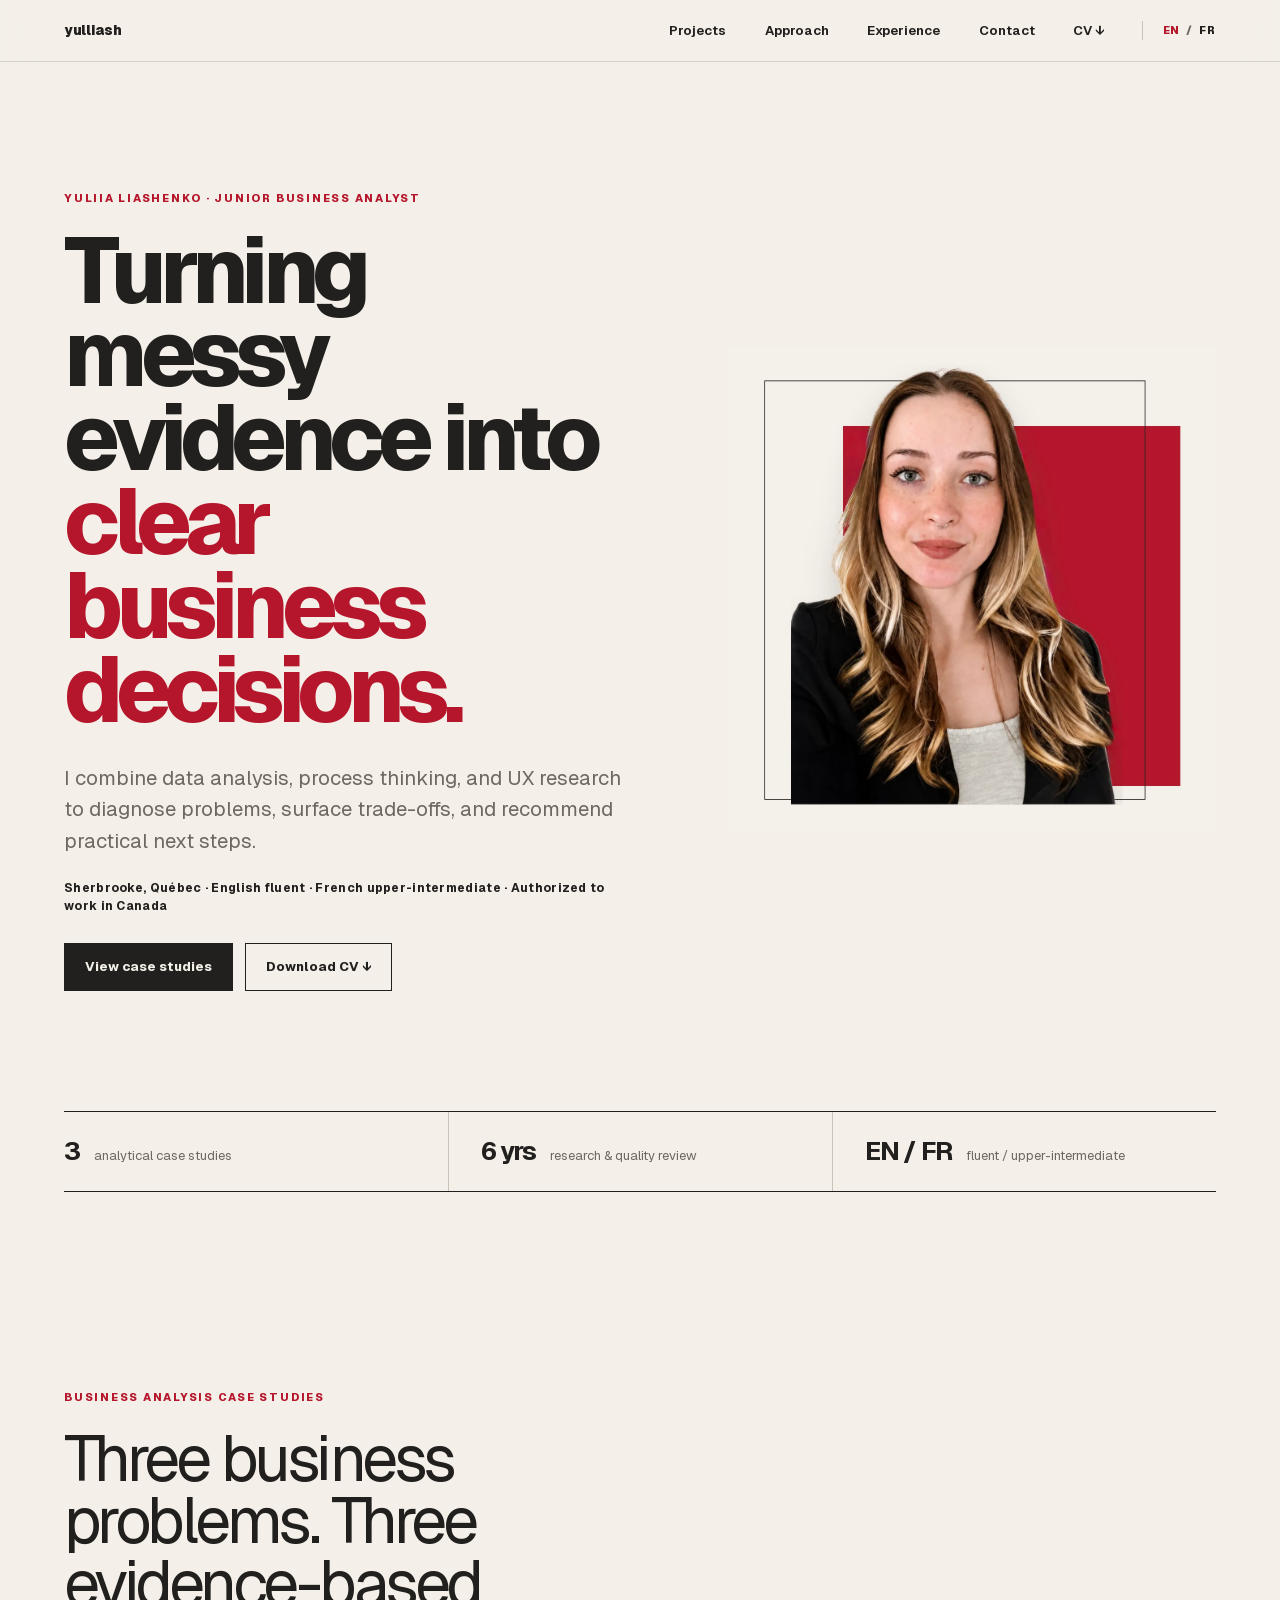
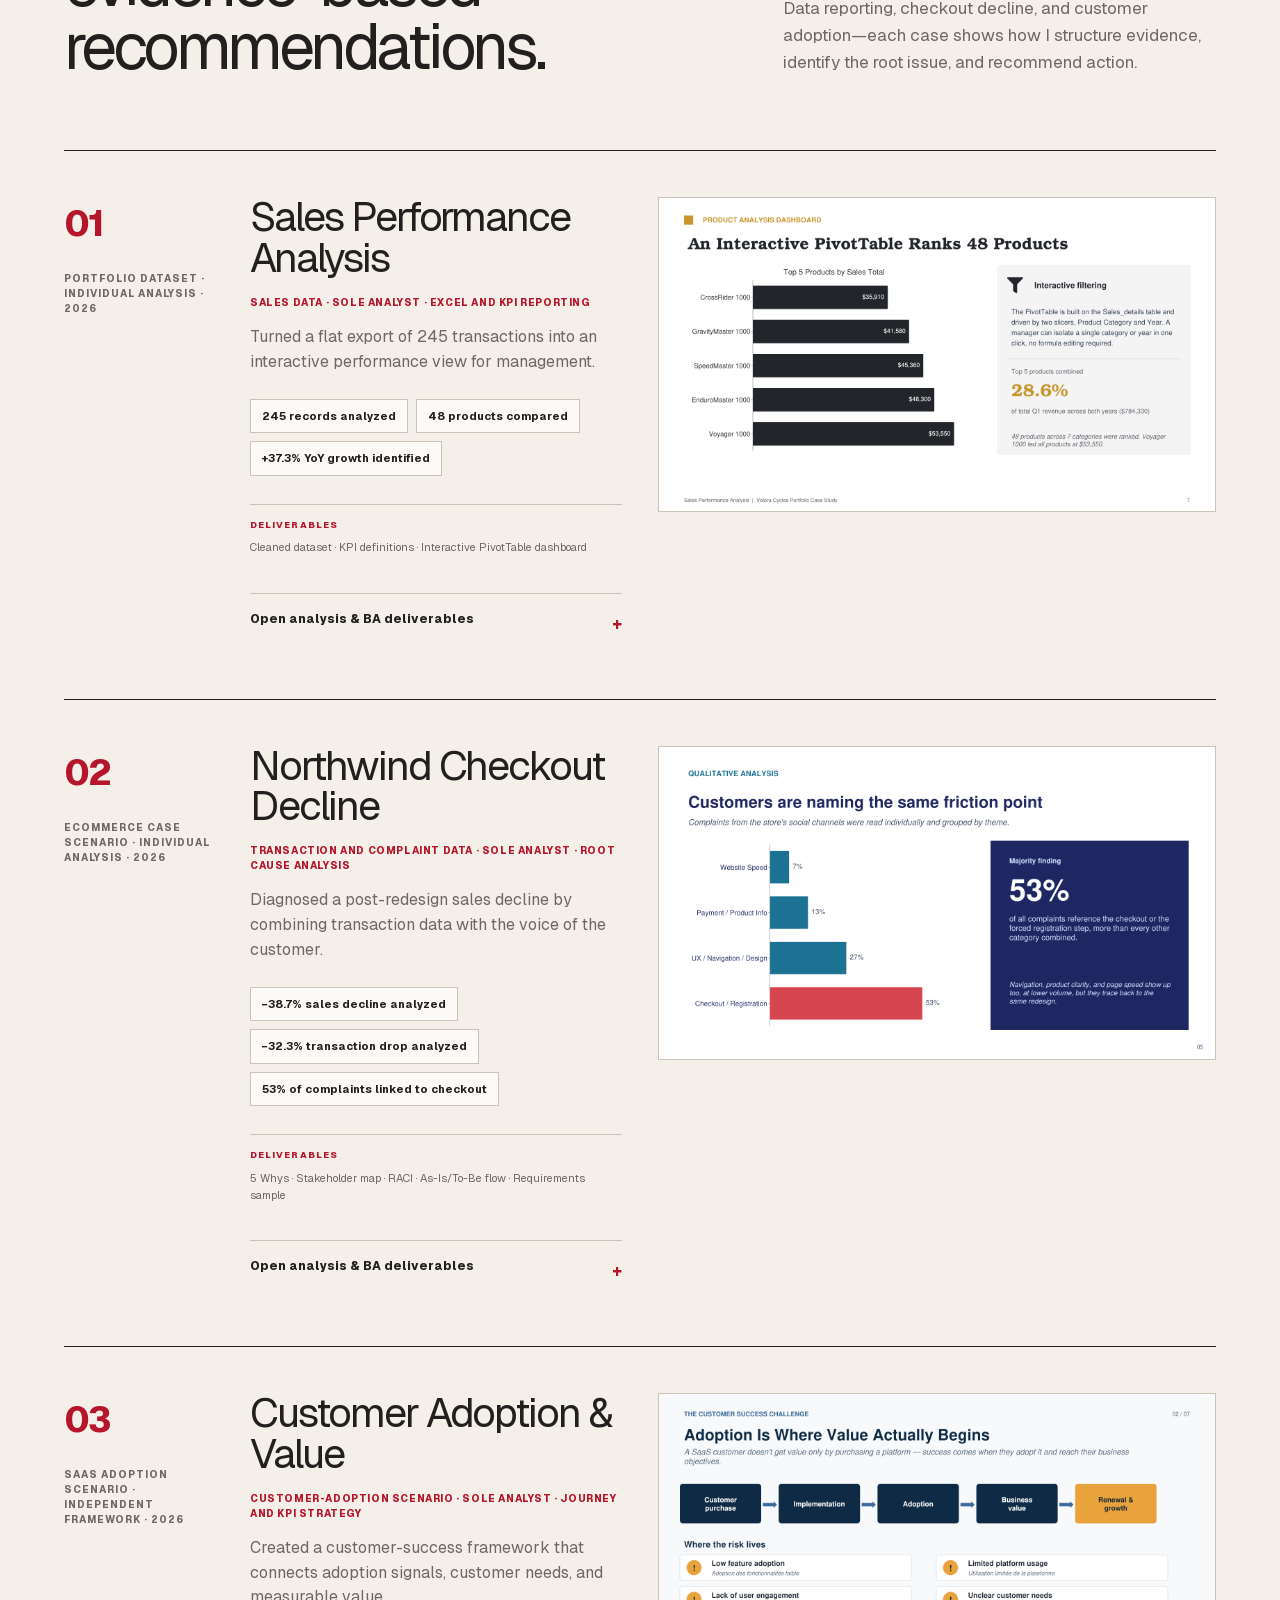
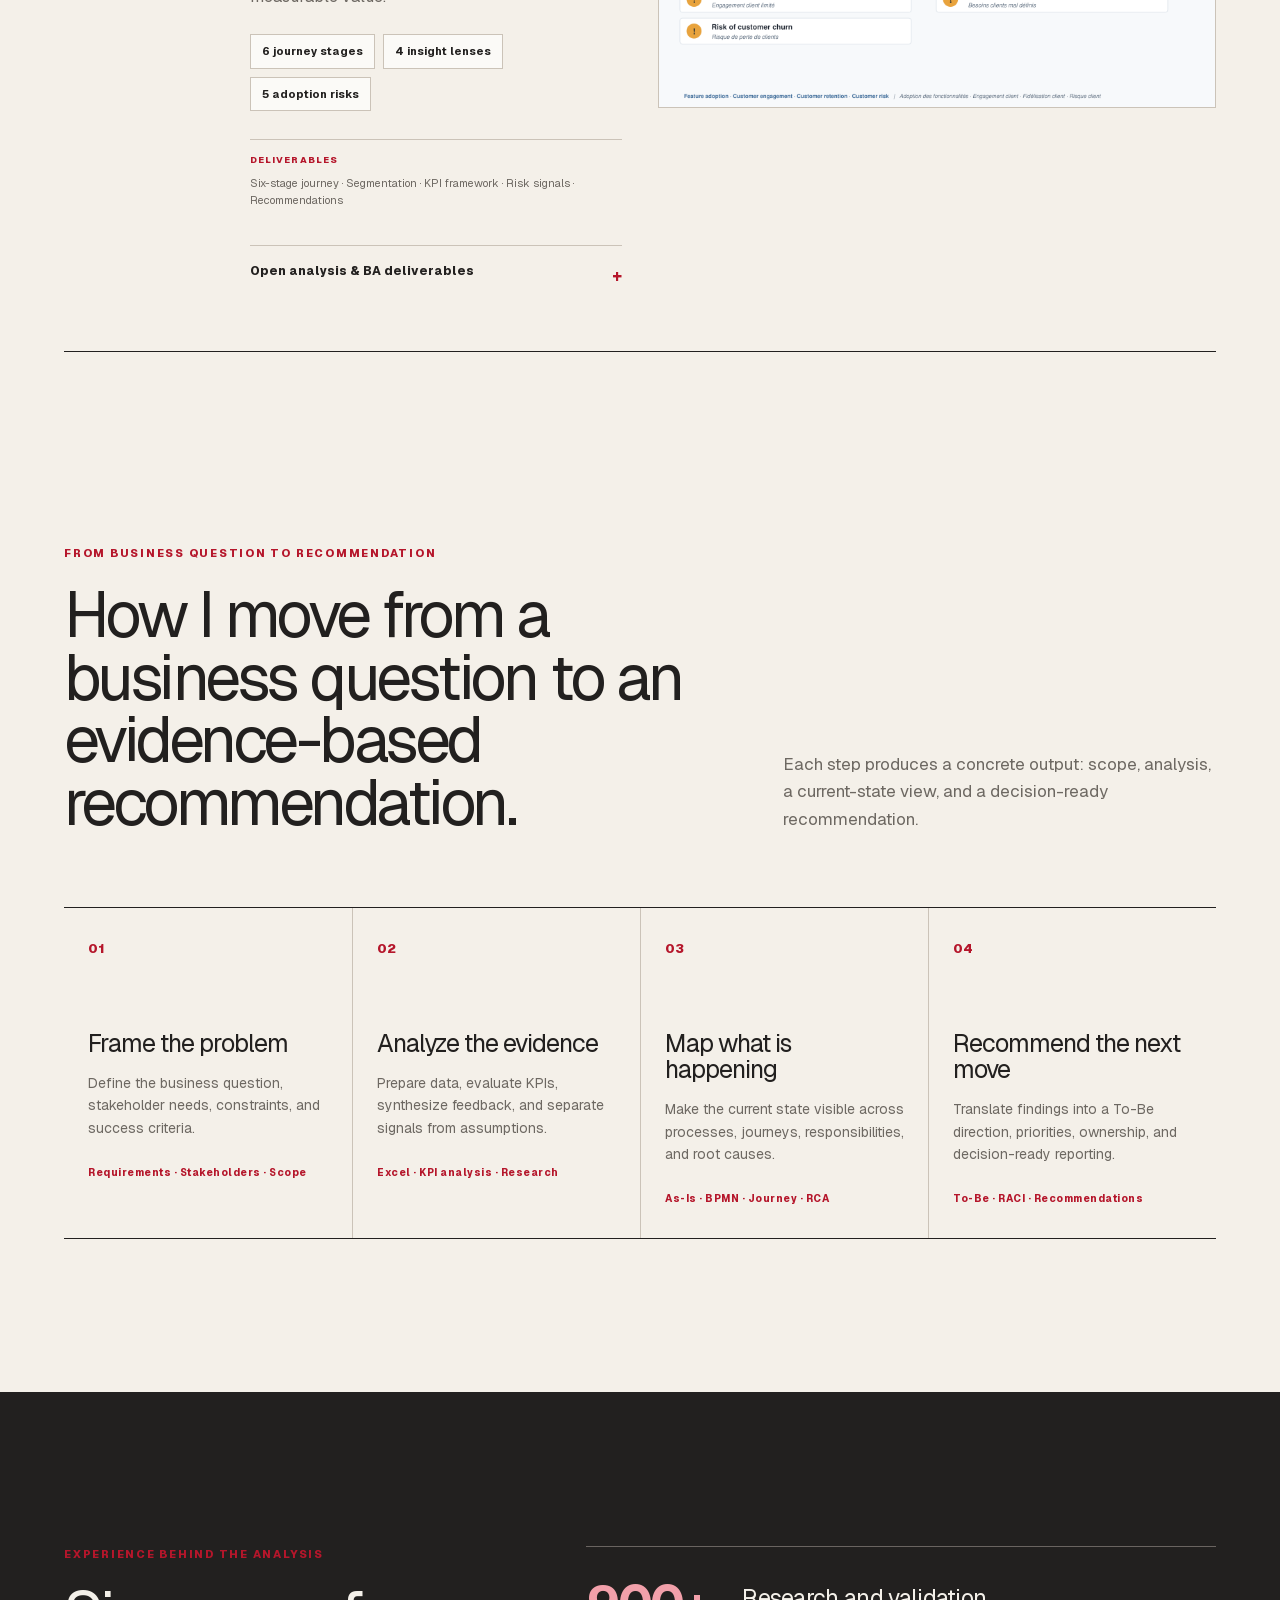
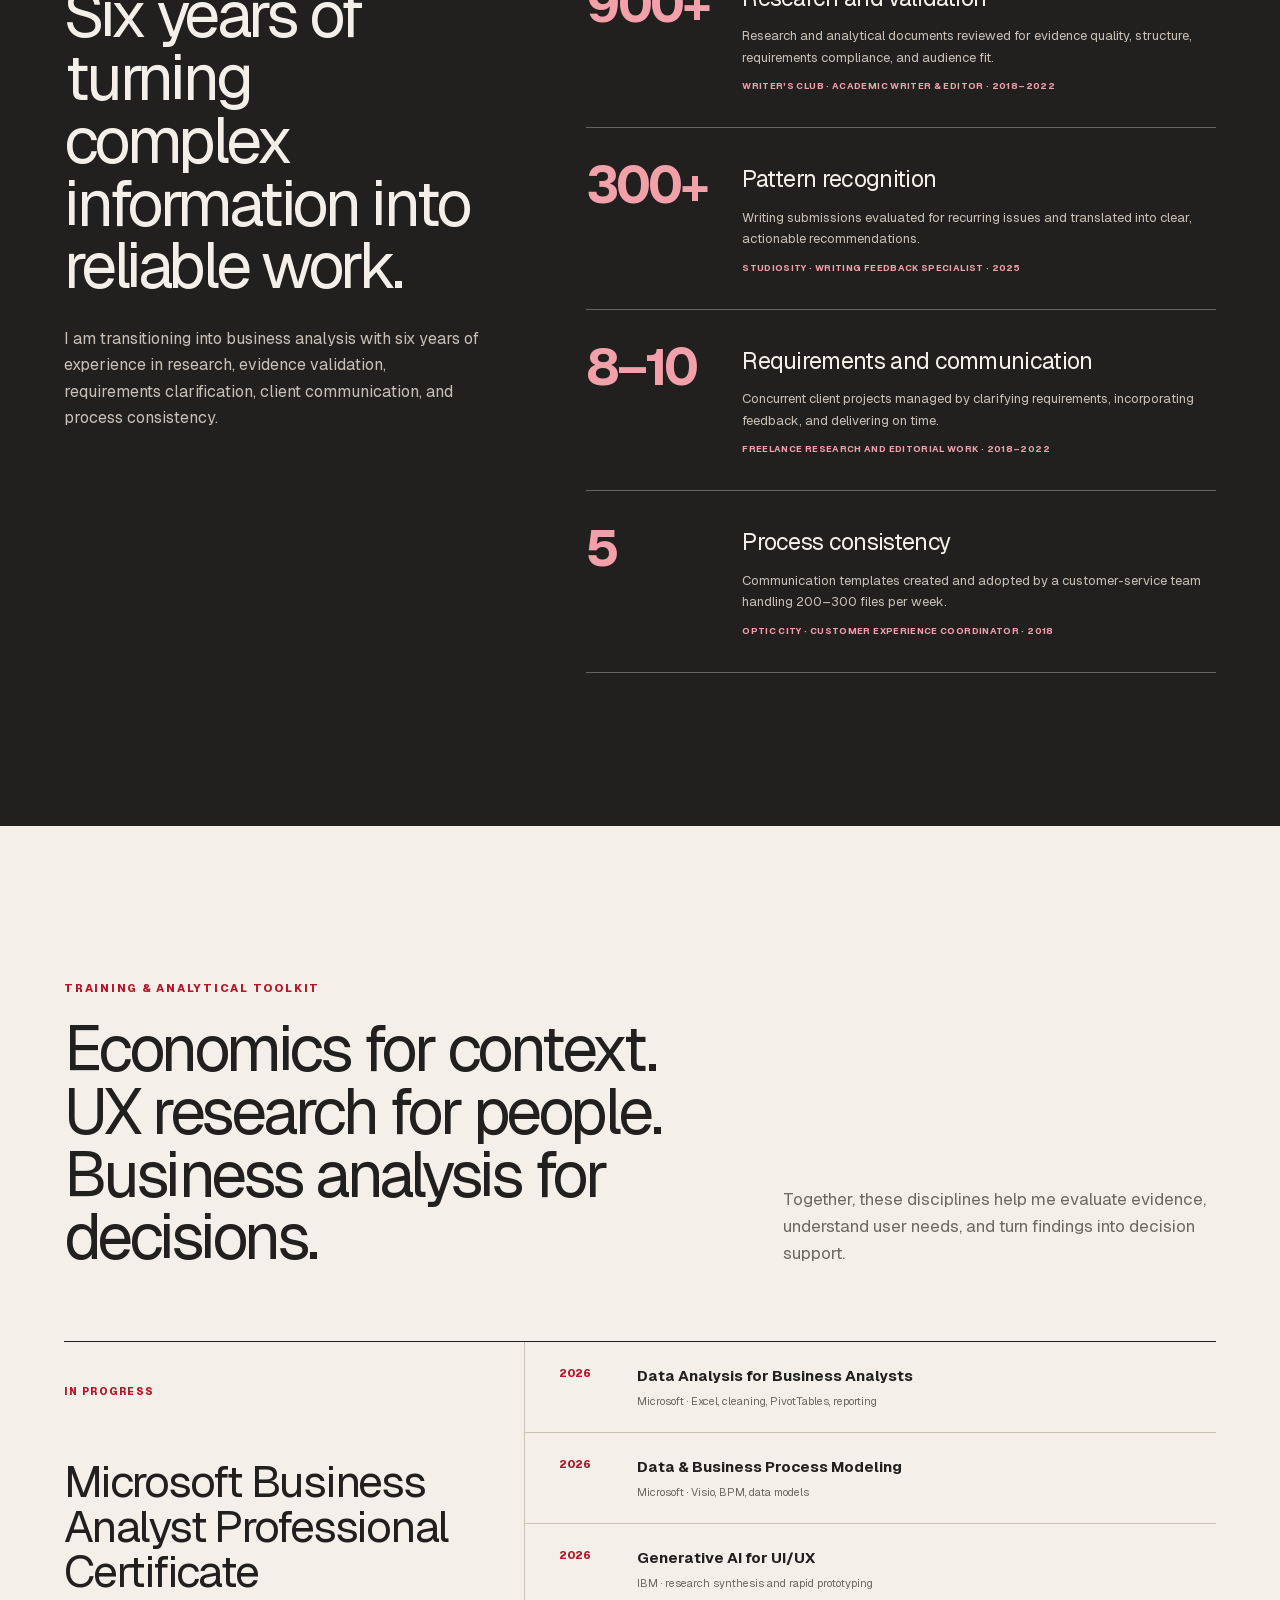
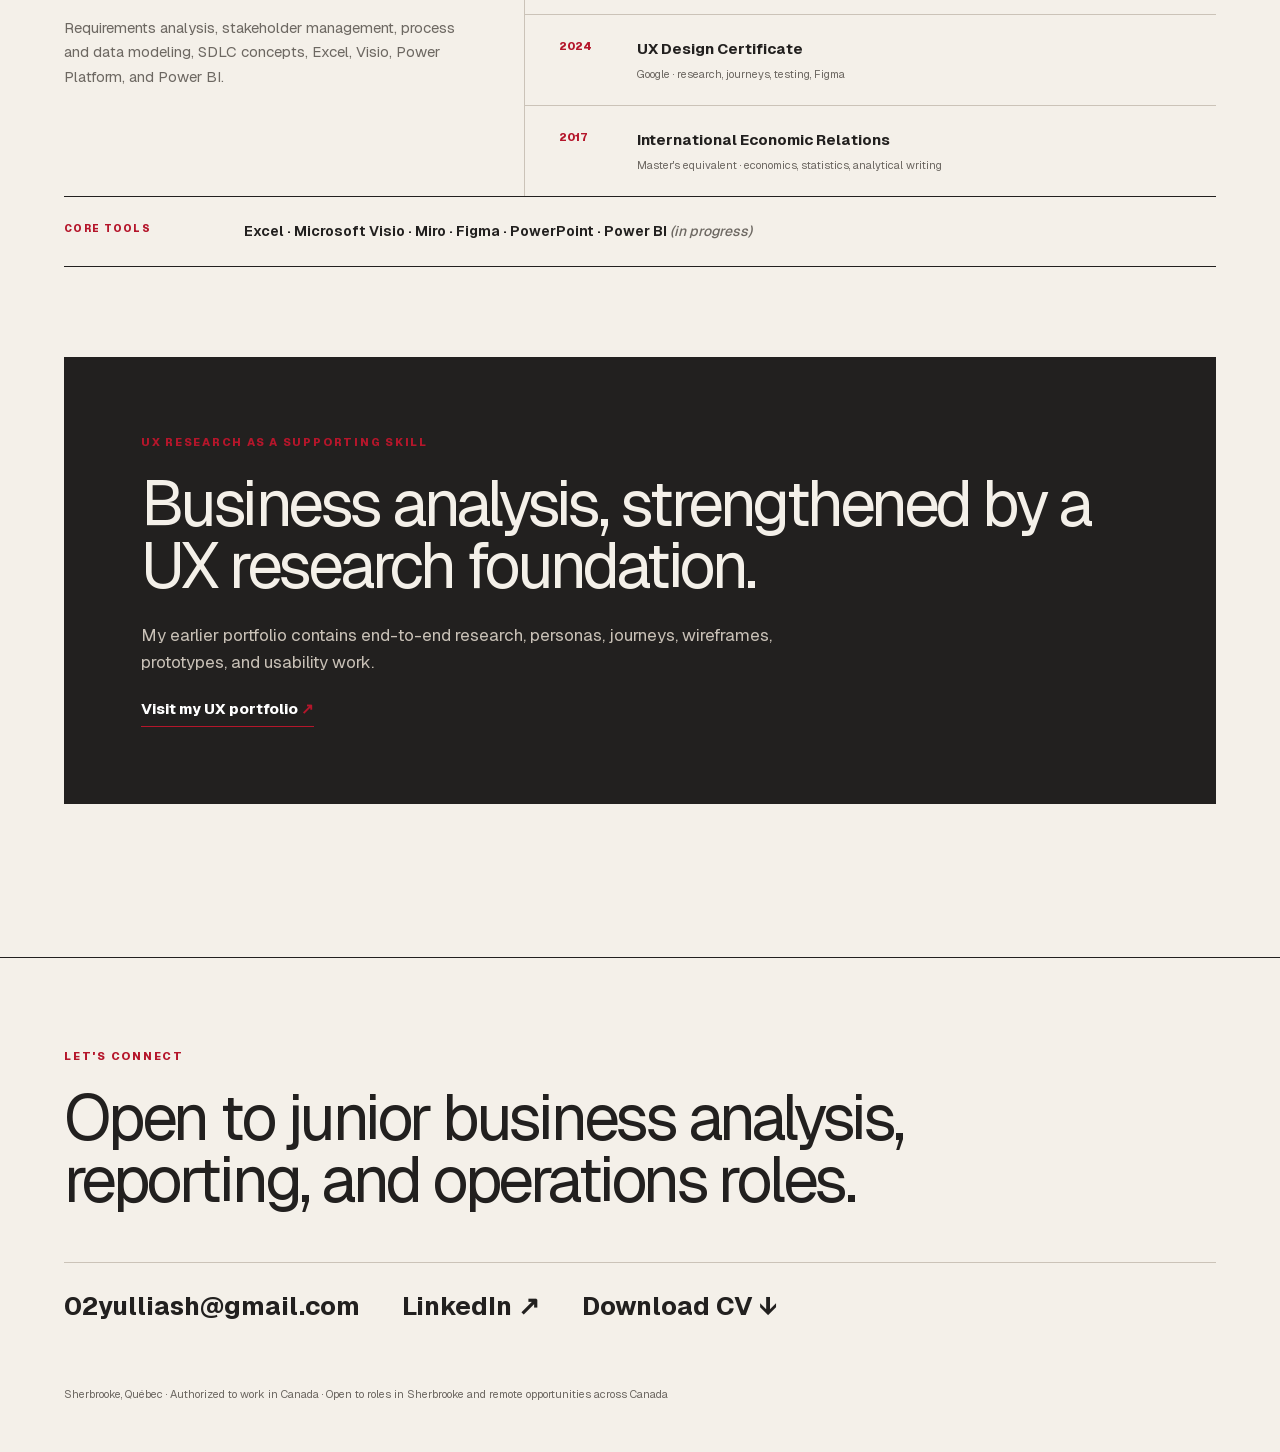
==== commit bfb99505: "Use refined portrait composition in portfolio hero" ====
--- a/index.html
+++ b/index.html
@@ -1 +1 @@
-<!DOCTYPE html><html lang="en"><head><meta charSet="utf-8"/><meta name="viewport" content="width=device-width, initial-scale=1"/><link rel="preload" href="/_next/static/media/geist_latin-s.p.13htaj1cmiief.woff2" as="font" crossorigin="" type="font/woff2"/><link rel="preload" href="/_next/static/media/geist_mono_latin-s.p.0.q-h669a_dqa.woff2" as="font" crossorigin="" type="font/woff2"/><link rel="preload" href="/projects/yuliia-portrait.webp" as="image"/><link rel="stylesheet" href="/_next/static/chunks/0poh081y3-xu6.css" data-precedence="next"/><link rel="stylesheet" href="/hero-portrait.css"/><link rel="preload" as="script" fetchPriority="low" href="/_next/static/chunks/0hlda1~upve6~.js"/><script src="/_next/static/chunks/0t2z5hkh7v~~b.js" async=""></script><script src="/_next/static/chunks/07lhk_q6pmm3r.js" async=""></script><script src="/_next/static/chunks/turbopack-0es8qn54222.b.js" async=""></script><script src="/_next/static/chunks/0dbhjjzl8qfwv.js" async=""></script><meta name="next-size-adjust" content=""/><title>Yuliia Liashenko | Junior Business Analyst</title><meta name="description" content="Junior business analyst portfolio featuring Excel data analysis, root cause analysis, process improvement, requirements, and UX research."/><link rel="shortcut icon" href="/favicon.svg"/><link rel="icon" href="/favicon.svg"/><script src="/_next/static/chunks/03~yq9q893hmn.js" noModule=""></script></head><body class="geistsans_f2034289-module__djWkCa__variable geistmono_9f7f9e31-module__BFlC-q__variable antialiased"><div hidden=""><!--$--><!--/$--></div><main><header class="site-header"><a class="brand" href="#top" aria-label="Yuliia Liashenko, top of page">yulliash</a><nav aria-label="Main navigation"><a href="#work">Projects</a><a href="#approach">Approach</a><a href="#experience">Experience</a><a href="#contact">Contact</a><a href="/Yuliia-Liashenko-Business-Analyst-CV.pdf" download="">CV ↓</a><div class="language-switch" aria-label="Choose language"><span aria-current="page">EN</span><span aria-hidden="true">/</span><a href="/fr/" lang="fr-CA">FR</a></div></nav></header><section class="hero" id="top"><div class="hero-copy"><p class="eyebrow">YULIIA LIASHENKO · JUNIOR BUSINESS ANALYST</p><h1>Turning messy evidence into <em>clear business decisions.</em></h1><p class="hero-intro">I combine data analysis, process thinking, and UX research to diagnose problems, surface trade-offs, and recommend practical next steps.</p><p class="hero-meta">Sherbrooke, Québec · English fluent · French upper-intermediate · Authorized to work in Canada</p><div class="hero-actions"><a class="button button-primary" href="#work">View case studies</a><a class="button button-secondary" href="/Yuliia-Liashenko-Business-Analyst-CV.pdf" download="">Download CV ↓</a></div></div><figure class="hero-visual"><div class="visual-label"><span>CASE 01 · SALES ANALYSIS</span><span>EXCEL · 2026</span></div><img src="/projects/yuliia-portrait.webp" alt="Portrait of Yuliia Liashenko, junior business analyst"/><figcaption><strong>From raw rows to a management view.</strong><span>Two-period comparison · 48 products · 7 categories</span></figcaption></figure><div class="proof-strip" aria-label="Professional highlights"><div><strong>3</strong><span>analytical case studies</span></div><div><strong>6 yrs</strong><span>research &amp; quality review</span></div><div><strong>EN / FR</strong><span>fluent / upper-intermediate</span></div></div></section><section class="work section" id="work"><div class="section-heading"><p class="eyebrow">BUSINESS ANALYSIS CASE STUDIES</p><h2>Three business problems. Three evidence-based recommendations.</h2><p>Data reporting, checkout decline, and customer adoption—each case shows how I structure evidence, identify the root issue, and recommend action.</p></div><div class="project-list"><article class="project"><div class="project-meta"><span class="project-number">01</span><span>PORTFOLIO DATASET · INDIVIDUAL ANALYSIS · 2026</span></div><div class="project-copy"><h3>Sales Performance Analysis</h3><p class="project-scope">Sales data · Sole analyst · Excel and KPI reporting</p><p class="project-thesis">Turned a flat export of 245 transactions into an interactive performance view for management.</p><ul class="metric-list" aria-label="Sales Performance Analysis key metrics"><li>245 records analyzed</li><li>48 products compared</li><li>+37.3% YoY growth identified</li></ul><div class="deliverables"><span>DELIVERABLES</span><p>Cleaned dataset · KPI definitions · Interactive PivotTable dashboard</p></div><details><summary>Open analysis &amp; BA deliverables <span aria-hidden="true">+</span></summary><div class="case-details"><div><h4>Challenge</h4><p>Two comparable sales periods were available, but there was no reliable way to identify product-level changes, compare performance, or monitor cancellations.</p></div><div><h4>Analysis</h4><p>Cleaned and structured the data, extracted date attributes, automated order economics, and built PivotTable-based KPI views with slicers.</p></div><div><h4>Finding &amp; recommendation</h4><p>Sales rose from $330.5K to $453.8K, while cancelled orders represented $91.6K in value and required management attention.</p></div></div></details></div><figure class="project-image"><img src="/projects/sales-dashboard.png" alt="Interactive Excel PivotTable ranking the top five products by sales with filter and KPI explanation" loading="lazy"/></figure></article><article class="project"><div class="project-meta"><span class="project-number">02</span><span>ECOMMERCE CASE SCENARIO · INDIVIDUAL ANALYSIS · 2026</span></div><div class="project-copy"><h3>Northwind Checkout Decline</h3><p class="project-scope">Transaction and complaint data · Sole analyst · Root cause analysis</p><p class="project-thesis">Diagnosed a post-redesign sales decline by combining transaction data with the voice of the customer.</p><ul class="metric-list" aria-label="Northwind Checkout Decline key metrics"><li>−38.7% sales decline analyzed</li><li>−32.3% transaction drop analyzed</li><li>53% of complaints linked to checkout</li></ul><div class="deliverables"><span>DELIVERABLES</span><p>5 Whys · Stakeholder map · RACI · As-Is/To-Be flow · Requirements sample</p></div><details><summary>Open analysis &amp; BA deliverables <span aria-hidden="true">+</span></summary><div class="case-details"><div><h4>Challenge</h4><p>A previously stable eCommerce business declined immediately after a redesign, while teams disagreed about whether the cause was marketing, seasonality, or the new experience.</p></div><div><h4>Analysis</h4><p>Combined quantitative and qualitative evidence, then used 5 Whys, user-role analysis, stakeholder mapping, and a RACI matrix to trace the problem.</p></div><div><h4>Finding &amp; recommendation</h4><p>Mandatory registration introduced during checkout was the clearest structural cause; the recommendation separated customer data collection from purchase completion.</p></div></div><section class="ba-artifact" aria-label="Northwind sample business analysis deliverables"><div class="artifact-heading"><span>SAMPLE BA ARTIFACT</span><h4>Checkout process and requirement set</h4></div><div class="process-comparison"><div><p>AS-IS</p><ol class="process-flow process-flow-current"><li>Cart</li><li>Registration required</li><li>Account setup</li><li>Payment</li></ol></div><div><p>TO-BE</p><ol class="process-flow process-flow-future"><li>Cart</li><li>Guest or sign in</li><li>Payment</li><li>Confirmation</li></ol><small>Account creation becomes optional after purchase.</small></div></div><div class="requirement-grid"><div><span>BR-01</span><p>Customers must be able to complete a purchase without creating an account.</p></div><div><span>FR-01</span><p>The checkout must present a Guest checkout option before registration is requested.</p></div><div><span>AC-01</span><p>Given a customer has items in the cart, when Guest checkout is selected, then the customer can proceed to payment without creating an account.</p></div></div><p class="artifact-note">Portfolio deliverable created from the case scenario; not an implemented production change.</p></section></details></div><figure class="project-image"><img src="/projects/northwind-friction.png" alt="Customer complaint analysis showing checkout and registration as the most frequent issue" loading="lazy"/></figure></article><article class="project"><div class="project-meta"><span class="project-number">03</span><span>SAAS ADOPTION SCENARIO · INDEPENDENT FRAMEWORK · 2026</span></div><div class="project-copy"><h3>Customer Adoption &amp; Value</h3><p class="project-scope">Customer-adoption scenario · Sole analyst · Journey and KPI strategy</p><p class="project-thesis">Created a customer-success framework that connects adoption signals, customer needs, and measurable value.</p><ul class="metric-list" aria-label="Customer Adoption &amp; Value key metrics"><li>6 journey stages</li><li>4 insight lenses</li><li>5 adoption risks</li></ul><div class="deliverables"><span>DELIVERABLES</span><p>Six-stage journey · Segmentation · KPI framework · Risk signals · Recommendations</p></div><details><summary>Open analysis &amp; BA deliverables <span aria-hidden="true">+</span></summary><div class="case-details"><div><h4>Challenge</h4><p>A SaaS customer does not gain value at purchase. Low adoption, limited usage, unclear ownership, and weak engagement can put renewal at risk.</p></div><div><h4>Analysis</h4><p>Mapped the customer journey, segmented customers, paired usage KPIs with interviews and feedback, and identified friction points by lifecycle stage.</p></div><div><h4>Finding &amp; recommendation</h4><p>Recommended personalized training, clearer documentation, customer-success follow-ups, and a continuous feedback loop tied to adoption and renewal indicators.</p></div></div></details></div><figure class="project-image"><img src="/projects/customer-adoption.png" alt="Customer adoption journey from purchase and implementation to business value and renewal" loading="lazy"/></figure></article></div></section><section class="approach section" id="approach"><div class="section-heading"><p class="eyebrow">FROM BUSINESS QUESTION TO RECOMMENDATION</p><h2>How I move from a business question to an evidence-based recommendation.</h2><p>Each step produces a concrete output: scope, analysis, a current-state view, and a decision-ready recommendation.</p></div><ol class="approach-grid"><li><span>01</span><h3>Frame the problem</h3><p>Define the business question, stakeholder needs, constraints, and success criteria.</p><small>Requirements · Stakeholders · Scope</small></li><li><span>02</span><h3>Analyze the evidence</h3><p>Prepare data, evaluate KPIs, synthesize feedback, and separate signals from assumptions.</p><small>Excel · KPI analysis · Research</small></li><li><span>03</span><h3>Map what is happening</h3><p>Make the current state visible across processes, journeys, responsibilities, and root causes.</p><small>As-Is · BPMN · Journey · RCA</small></li><li><span>04</span><h3>Recommend the next move</h3><p>Translate findings into a To-Be direction, priorities, ownership, and decision-ready reporting.</p><small>To-Be · RACI · Recommendations</small></li></ol></section><section class="experience section" id="experience"><div class="experience-lead"><p class="eyebrow">EXPERIENCE BEHIND THE ANALYSIS</p><h2>Six years of turning complex information into reliable work.</h2><p>I am transitioning into business analysis with six years of experience in research, evidence validation, requirements clarification, client communication, and process consistency.</p></div><div class="experience-list"><article><strong>900+</strong><div><h3>Research and validation</h3><p>Research and analytical documents reviewed for evidence quality, structure, requirements compliance, and audience fit.</p><small>Writer&#x27;s Club · Academic Writer &amp; Editor · 2018–2022</small></div></article><article><strong>300+</strong><div><h3>Pattern recognition</h3><p>Writing submissions evaluated for recurring issues and translated into clear, actionable recommendations.</p><small>Studiosity · Writing Feedback Specialist · 2025</small></div></article><article><strong>8–10</strong><div><h3>Requirements and communication</h3><p>Concurrent client projects managed by clarifying requirements, incorporating feedback, and delivering on time.</p><small>Freelance research and editorial work · 2018–2022</small></div></article><article><strong>5</strong><div><h3>Process consistency</h3><p>Communication templates created and adopted by a customer-service team handling 200–300 files per week.</p><small>Optic City · Customer Experience Coordinator · 2018</small></div></article></div></section><section class="training section" id="training"><div class="section-heading"><p class="eyebrow">TRAINING &amp; ANALYTICAL TOOLKIT</p><h2>Economics for context. UX research for people. Business analysis for decisions.</h2><p>Together, these disciplines help me evaluate evidence, understand user needs, and turn findings into decision support.</p></div><div class="training-layout"><div class="training-primary"><p class="training-status">IN PROGRESS</p><h3>Microsoft Business Analyst Professional Certificate</h3><p>Requirements analysis, stakeholder management, process and data modeling, SDLC concepts, Excel, Visio, Power Platform, and Power BI.</p></div><ul class="credential-list"><li><span>2026</span><strong>Data Analysis for Business Analysts</strong><small>Microsoft · Excel, cleaning, PivotTables, reporting</small></li><li><span>2026</span><strong>Data &amp; Business Process Modeling</strong><small>Microsoft · Visio, BPM, data models</small></li><li><span>2026</span><strong>Generative AI for UI/UX</strong><small>IBM · research synthesis and rapid prototyping</small></li><li><span>2024</span><strong>UX Design Certificate</strong><small>Google · research, journeys, testing, Figma</small></li><li><span>2017</span><strong>International Economic Relations</strong><small>Master&#x27;s equivalent · economics, statistics, analytical writing</small></li></ul></div><div class="tool-line"><span>CORE TOOLS</span><p>Excel · Microsoft Visio · Miro · Figma · PowerPoint · Power BI <em>(in progress)</em></p></div></section><section class="bridge" aria-label="UX portfolio link"><p class="eyebrow">UX RESEARCH AS A SUPPORTING SKILL</p><h2>Business analysis, strengthened by a UX research foundation.</h2><p>My earlier portfolio contains end-to-end research, personas, journeys, wireframes, prototypes, and usability work.</p><a href="https://yulliash.framer.website" target="_blank" rel="noreferrer">Visit my UX portfolio <span aria-hidden="true">↗</span></a></section><footer id="contact"><p class="eyebrow">LET&#x27;S CONNECT</p><h2>Open to junior business analysis, reporting, and operations roles.</h2><div class="footer-links"><a href="mailto:02yulliash@gmail.com">02yulliash@gmail.com</a><a href="https://www.linkedin.com/in/yulliash/" target="_blank" rel="noreferrer">LinkedIn ↗</a><a href="/Yuliia-Liashenko-Business-Analyst-CV.pdf" download="">Download CV ↓</a></div><p class="footer-note">Sherbrooke, Québec · Authorized to work in Canada · Open to roles in Sherbrooke and remote opportunities across Canada</p></footer></main><!--$--><!--/$--><script src="/_next/static/chunks/0hlda1~upve6~.js" id="_R_" async=""></script><script>(self.__next_f=self.__next_f||[]).push([0])</script><script>self.__next_f.push([1,"1:\"$Sreact.fragment\"\n2:I[39756,[\"/_next/static/chunks/0dbhjjzl8qfwv.js\"],\"default\"]\n3:I[37457,[\"/_next/static/chunks/0dbhjjzl8qfwv.js\"],\"default\"]\ne:I[68027,[\"/_next/static/chunks/0dbhjjzl8qfwv.js\"],\"default\",1]\n:HL[\"/_next/static/chunks/0poh081y3-xu6.css\",\"style\"]\n:HL[\"/_next/static/media/geist_latin-s.p.13htaj1cmiief.woff2\",\"font\",{\"crossOrigin\":\"\",\"type\":\"font/woff2\"}]\n:HL[\"/_next/static/media/geist_mono_latin-s.p.0.q-h669a_dqa.woff2\",\"font\",{\"crossOrigin\":\"\",\"type\":\"font/woff2\"}]\n:HL[\"/projects/yuliia-portrait.webp\",\"image\"]\n"])</script><script>self.__next_f.push([1,"0:{\"P\":null,\"c\":[\"\",\"\"],\"q\":\"\",\"i\":false,\"f\":[[[\"\",{\"children\":[\"__PAGE__\",{}]},\"$undefined\",\"$undefined\",16],[[\"$\",\"$1\",\"c\",{\"children\":[[[\"$\",\"link\",\"0\",{\"rel\":\"stylesheet\",\"href\":\"/_next/static/chunks/0poh081y3-xu6.css\",\"precedence\":\"next\",\"crossOrigin\":\"$undefined\",\"nonce\":\"$undefined\"}],[\"$\",\"script\",\"script-0\",{\"src\":\"/_next/static/chunks/0dbhjjzl8qfwv.js\",\"async\":true,\"nonce\":\"$undefined\"}]],[\"$\",\"html\",null,{\"lang\":\"en\",\"children\":[\"$\",\"body\",null,{\"className\":\"geistsans_f2034289-module__djWkCa__variable geistmono_9f7f9e31-module__BFlC-q__variable antialiased\",\"children\":[\"$\",\"$L2\",null,{\"parallelRouterKey\":\"children\",\"error\":\"$undefined\",\"errorStyles\":\"$undefined\",\"errorScripts\":\"$undefined\",\"template\":[\"$\",\"$L3\",null,{}],\"templateStyles\":\"$undefined\",\"templateScripts\":\"$undefined\",\"notFound\":[[[\"$\",\"title\",null,{\"children\":\"404: This page could not be found.\"}],[\"$\",\"div\",null,{\"style\":{\"fontFamily\":\"system-ui,\\\"Segoe UI\\\",Roboto,Helvetica,Arial,sans-serif,\\\"Apple Color Emoji\\\",\\\"Segoe UI Emoji\\\"\",\"height\":\"100vh\",\"textAlign\":\"center\",\"display\":\"flex\",\"flexDirection\":\"column\",\"alignItems\":\"center\",\"justifyContent\":\"center\"},\"children\":[\"$\",\"div\",null,{\"children\":[[\"$\",\"style\",null,{\"dangerouslySetInnerHTML\":{\"__html\":\"body{color:#000;background:#fff;margin:0}.next-error-h1{border-right:1px solid rgba(0,0,0,.3)}@media (prefers-color-scheme:dark){body{color:#fff;background:#000}.next-error-h1{border-right:1px solid rgba(255,255,255,.3)}}\"}}],[\"$\",\"h1\",null,{\"className\":\"next-error-h1\",\"style\":{\"display\":\"inline-block\",\"margin\":\"0 20px 0 0\",\"padding\":\"0 23px 0 0\",\"fontSize\":24,\"fontWeight\":500,\"verticalAlign\":\"top\",\"lineHeight\":\"49px\"},\"children\":404}],[\"$\",\"div\",null,{\"style\":{\"display\":\"inline-block\"},\"children\":[\"$\",\"h2\",null,{\"style\":{\"fontSize\":14,\"fontWeight\":400,\"lineHeight\":\"49px\",\"margin\":0},\"children\":\"This page could not be found.\"}]}]]}]}]],[]],\"forbidden\":\"$undefined\",\"unauthorized\":\"$undefined\"}]}]}]]}],{\"children\":[[\"$\",\"$1\",\"c\",{\"children\":[[\"$\",\"main\",null,{\"children\":[[\"$\",\"header\",null,{\"className\":\"site-header\",\"children\":[[\"$\",\"a\",null,{\"className\":\"brand\",\"href\":\"#top\",\"aria-label\":\"Yuliia Liashenko, top of page\",\"children\":\"yulliash\"}],[\"$\",\"nav\",null,{\"aria-label\":\"Main navigation\",\"children\":[[\"$\",\"a\",null,{\"href\":\"#work\",\"children\":\"Projects\"}],[\"$\",\"a\",null,{\"href\":\"#approach\",\"children\":\"Approach\"}],[\"$\",\"a\",null,{\"href\":\"#experience\",\"children\":\"Experience\"}],[\"$\",\"a\",null,{\"href\":\"#contact\",\"children\":\"Contact\"}],[\"$\",\"a\",null,{\"href\":\"/Yuliia-Liashenko-Business-Analyst-CV.pdf\",\"download\":true,\"children\":\"CV ↓\"}],[\"$\",\"div\",null,{\"className\":\"language-switch\",\"aria-label\":\"Choose language\",\"children\":[[\"$\",\"span\",null,{\"aria-current\":\"page\",\"children\":\"EN\"}],[\"$\",\"span\",null,{\"aria-hidden\":\"true\",\"children\":\"/\"}],[\"$\",\"a\",null,{\"href\":\"/fr/\",\"lang\":\"fr-CA\",\"children\":\"FR\"}]]}]]}]]}],[\"$\",\"section\",null,{\"className\":\"hero\",\"id\":\"top\",\"children\":[[\"$\",\"div\",null,{\"className\":\"hero-copy\",\"children\":[[\"$\",\"p\",null,{\"className\":\"eyebrow\",\"children\":\"YULIIA LIASHENKO · JUNIOR BUSINESS ANALYST\"}],[\"$\",\"h1\",null,{\"children\":[\"Turning messy evidence into \",[\"$\",\"em\",null,{\"children\":\"clear business decisions.\"}]]}],[\"$\",\"p\",null,{\"className\":\"hero-intro\",\"children\":\"I combine data analysis, process thinking, and UX research to diagnose problems, surface trade-offs, and recommend practical next steps.\"}],[\"$\",\"p\",null,{\"className\":\"hero-meta\",\"children\":\"Sherbrooke, Québec · English fluent · French upper-intermediate · Authorized to work in Canada\"}],[\"$\",\"div\",null,{\"className\":\"hero-actions\",\"children\":[[\"$\",\"a\",null,{\"className\":\"button button-primary\",\"href\":\"#work\",\"children\":\"View case studies\"}],[\"$\",\"a\",null,{\"className\":\"button button-secondary\",\"href\":\"/Yuliia-Liashenko-Business-Analyst-CV.pdf\",\"download\":true,\"children\":\"Download CV ↓\"}]]}]]}],[\"$\",\"figure\",null,{\"className\":\"hero-visual\",\"children\":[[\"$\",\"div\",null,{\"className\":\"visual-label\",\"children\":[[\"$\",\"span\",null,{\"children\":\"CASE 01 · SALES ANALYSIS\"}],[\"$\",\"span\",null,{\"children\":\"EXCEL · 2026\"}]]}],[\"$\",\"img\",null,{\"src\":\"/projects/yuliia-portrait.webp\",\"alt\":\"Portrait of Yuliia Liashenko, junior business analyst\"}],[\"$\",\"figcaption\",null,{\"children\":[[\"$\",\"strong\",null,{\"children\":\"From raw rows to a management view.\"}],[\"$\",\"span\",null,{\"children\":\"Two-period comparison · 48 products · 7 categories\"}]]}]]}],[\"$\",\"div\",null,{\"className\":\"proof-strip\",\"aria-label\":\"Professional highlights\",\"children\":[[\"$\",\"div\",null,{\"children\":[[\"$\",\"strong\",null,{\"children\":\"3\"}],[\"$\",\"span\",null,{\"children\":\"analytical case studies\"}]]}],[\"$\",\"div\",null,{\"children\":[[\"$\",\"strong\",null,{\"children\":\"6 yrs\"}],\"$L4\"]}],\"$L5\"]}]]}],\"$L6\",\"$L7\",\"$L8\",\"$L9\",\"$La\",\"$Lb\"]}],null,\"$Lc\"]}],{},null,false,null]},null,false,null],\"$Ld\",false]],\"m\":\"$undefined\",\"G\":[\"$e\",[\"$Lf\"]],\"S\":true,\"h\":null,\"s\":\"$undefined\",\"l\":\"$undefined\",\"p\":\"$undefined\",\"d\":\"$undefined\",\"b\":\"Co1QjpNkBB5paY2JuYKSe\"}\n"])</script><script>self.__next_f.push([1,"13:I[97367,[\"/_next/static/chunks/0dbhjjzl8qfwv.js\"],\"OutletBoundary\"]\n14:\"$Sreact.suspense\"\n16:I[97367,[\"/_next/static/chunks/0dbhjjzl8qfwv.js\"],\"ViewportBoundary\"]\n18:I[97367,[\"/_next/static/chunks/0dbhjjzl8qfwv.js\"],\"MetadataBoundary\"]\n4:[\"$\",\"span\",null,{\"children\":\"research \u0026 quality review\"}]\n5:[\"$\",\"div\",null,{\"children\":[[\"$\",\"strong\",null,{\"children\":\"EN / FR\"}],[\"$\",\"span\",null,{\"children\":\"fluent / upper-intermediate\"}]]}]\n"])</script><script>self.__next_f.push([1,"6:[\"$\",\"section\",null,{\"className\":\"work section\",\"id\":\"work\",\"children\":[[\"$\",\"div\",null,{\"className\":\"section-heading\",\"children\":[[\"$\",\"p\",null,{\"className\":\"eyebrow\",\"children\":\"BUSINESS ANALYSIS CASE STUDIES\"}],[\"$\",\"h2\",null,{\"children\":\"Three business problems. Three evidence-based recommendations.\"}],[\"$\",\"p\",null,{\"children\":\"Data reporting, checkout decline, and customer adoption—each case shows how I structure evidence, identify the root issue, and recommend action.\"}]]}],[\"$\",\"div\",null,{\"className\":\"project-list\",\"children\":[[\"$\",\"article\",\"01\",{\"className\":\"project\",\"children\":[[\"$\",\"div\",null,{\"className\":\"project-meta\",\"children\":[[\"$\",\"span\",null,{\"className\":\"project-number\",\"children\":\"01\"}],[\"$\",\"span\",null,{\"children\":\"PORTFOLIO DATASET · INDIVIDUAL ANALYSIS · 2026\"}]]}],[\"$\",\"div\",null,{\"className\":\"project-copy\",\"children\":[[\"$\",\"h3\",null,{\"children\":\"Sales Performance Analysis\"}],[\"$\",\"p\",null,{\"className\":\"project-scope\",\"children\":\"Sales data · Sole analyst · Excel and KPI reporting\"}],[\"$\",\"p\",null,{\"className\":\"project-thesis\",\"children\":\"Turned a flat export of 245 transactions into an interactive performance view for management.\"}],[\"$\",\"ul\",null,{\"className\":\"metric-list\",\"aria-label\":\"Sales Performance Analysis key metrics\",\"children\":[[\"$\",\"li\",\"245 records analyzed\",{\"children\":\"245 records analyzed\"}],[\"$\",\"li\",\"48 products compared\",{\"children\":\"48 products compared\"}],[\"$\",\"li\",\"+37.3% YoY growth identified\",{\"children\":\"+37.3% YoY growth identified\"}]]}],[\"$\",\"div\",null,{\"className\":\"deliverables\",\"children\":[[\"$\",\"span\",null,{\"children\":\"DELIVERABLES\"}],[\"$\",\"p\",null,{\"children\":\"Cleaned dataset · KPI definitions · Interactive PivotTable dashboard\"}]]}],[\"$\",\"details\",null,{\"children\":[[\"$\",\"summary\",null,{\"children\":[\"Open analysis \u0026 BA deliverables \",[\"$\",\"span\",null,{\"aria-hidden\":\"true\",\"children\":\"+\"}]]}],[\"$\",\"div\",null,{\"className\":\"case-details\",\"children\":[[\"$\",\"div\",null,{\"children\":[[\"$\",\"h4\",null,{\"children\":\"Challenge\"}],[\"$\",\"p\",null,{\"children\":\"Two comparable sales periods were available, but there was no reliable way to identify product-level changes, compare performance, or monitor cancellations.\"}]]}],[\"$\",\"div\",null,{\"children\":[[\"$\",\"h4\",null,{\"children\":\"Analysis\"}],[\"$\",\"p\",null,{\"children\":\"Cleaned and structured the data, extracted date attributes, automated order economics, and built PivotTable-based KPI views with slicers.\"}]]}],[\"$\",\"div\",null,{\"children\":[[\"$\",\"h4\",null,{\"children\":\"Finding \u0026 recommendation\"}],[\"$\",\"p\",null,{\"children\":\"Sales rose from $330.5K to $453.8K, while cancelled orders represented $91.6K in value and required management attention.\"}]]}]]}],false]}]]}],[\"$\",\"figure\",null,{\"className\":\"project-image\",\"children\":[\"$\",\"img\",null,{\"src\":\"/projects/sales-dashboard.png\",\"alt\":\"Interactive Excel PivotTable ranking the top five products by sales with filter and KPI explanation\",\"loading\":\"lazy\"}]}]]}],[\"$\",\"article\",\"02\",{\"className\":\"project\",\"children\":[[\"$\",\"div\",null,{\"className\":\"project-meta\",\"children\":[[\"$\",\"span\",null,{\"className\":\"project-number\",\"children\":\"02\"}],[\"$\",\"span\",null,{\"children\":\"ECOMMERCE CASE SCENARIO · INDIVIDUAL ANALYSIS · 2026\"}]]}],[\"$\",\"div\",null,{\"className\":\"project-copy\",\"children\":[[\"$\",\"h3\",null,{\"children\":\"Northwind Checkout Decline\"}],[\"$\",\"p\",null,{\"className\":\"project-scope\",\"children\":\"Transaction and complaint data · Sole analyst · Root cause analysis\"}],[\"$\",\"p\",null,{\"className\":\"project-thesis\",\"children\":\"Diagnosed a post-redesign sales decline by combining transaction data with the voice of the customer.\"}],[\"$\",\"ul\",null,{\"className\":\"metric-list\",\"aria-label\":\"Northwind Checkout Decline key metrics\",\"children\":[[\"$\",\"li\",\"−38.7% sales decline analyzed\",{\"children\":\"−38.7% sales decline analyzed\"}],[\"$\",\"li\",\"−32.3% transaction drop analyzed\",{\"children\":\"−32.3% transaction drop analyzed\"}],[\"$\",\"li\",\"53% of complaints linked to checkout\",{\"children\":\"53% of complaints linked to checkout\"}]]}],[\"$\",\"div\",null,{\"className\":\"deliverables\",\"children\":[[\"$\",\"span\",null,{\"children\":\"DELIVERABLES\"}],[\"$\",\"p\",null,{\"children\":\"5 Whys · Stakeholder map · RACI · As-Is/To-Be flow · Requirements sample\"}]]}],\"$L10\"]}],\"$L11\"]}],\"$L12\"]}]]}]\n"])</script><script>self.__next_f.push([1,"7:[\"$\",\"section\",null,{\"className\":\"approach section\",\"id\":\"approach\",\"children\":[[\"$\",\"div\",null,{\"className\":\"section-heading\",\"children\":[[\"$\",\"p\",null,{\"className\":\"eyebrow\",\"children\":\"FROM BUSINESS QUESTION TO RECOMMENDATION\"}],[\"$\",\"h2\",null,{\"children\":\"How I move from a business question to an evidence-based recommendation.\"}],[\"$\",\"p\",null,{\"children\":\"Each step produces a concrete output: scope, analysis, a current-state view, and a decision-ready recommendation.\"}]]}],[\"$\",\"ol\",null,{\"className\":\"approach-grid\",\"children\":[[\"$\",\"li\",null,{\"children\":[[\"$\",\"span\",null,{\"children\":\"01\"}],[\"$\",\"h3\",null,{\"children\":\"Frame the problem\"}],[\"$\",\"p\",null,{\"children\":\"Define the business question, stakeholder needs, constraints, and success criteria.\"}],[\"$\",\"small\",null,{\"children\":\"Requirements · Stakeholders · Scope\"}]]}],[\"$\",\"li\",null,{\"children\":[[\"$\",\"span\",null,{\"children\":\"02\"}],[\"$\",\"h3\",null,{\"children\":\"Analyze the evidence\"}],[\"$\",\"p\",null,{\"children\":\"Prepare data, evaluate KPIs, synthesize feedback, and separate signals from assumptions.\"}],[\"$\",\"small\",null,{\"children\":\"Excel · KPI analysis · Research\"}]]}],[\"$\",\"li\",null,{\"children\":[[\"$\",\"span\",null,{\"children\":\"03\"}],[\"$\",\"h3\",null,{\"children\":\"Map what is happening\"}],[\"$\",\"p\",null,{\"children\":\"Make the current state visible across processes, journeys, responsibilities, and root causes.\"}],[\"$\",\"small\",null,{\"children\":\"As-Is · BPMN · Journey · RCA\"}]]}],[\"$\",\"li\",null,{\"children\":[[\"$\",\"span\",null,{\"children\":\"04\"}],[\"$\",\"h3\",null,{\"children\":\"Recommend the next move\"}],[\"$\",\"p\",null,{\"children\":\"Translate findings into a To-Be direction, priorities, ownership, and decision-ready reporting.\"}],[\"$\",\"small\",null,{\"children\":\"To-Be · RACI · Recommendations\"}]]}]]}]]}]\n"])</script><script>self.__next_f.push([1,"8:[\"$\",\"section\",null,{\"className\":\"experience section\",\"id\":\"experience\",\"children\":[[\"$\",\"div\",null,{\"className\":\"experience-lead\",\"children\":[[\"$\",\"p\",null,{\"className\":\"eyebrow\",\"children\":\"EXPERIENCE BEHIND THE ANALYSIS\"}],[\"$\",\"h2\",null,{\"children\":\"Six years of turning complex information into reliable work.\"}],[\"$\",\"p\",null,{\"children\":\"I am transitioning into business analysis with six years of experience in research, evidence validation, requirements clarification, client communication, and process consistency.\"}]]}],[\"$\",\"div\",null,{\"className\":\"experience-list\",\"children\":[[\"$\",\"article\",null,{\"children\":[[\"$\",\"strong\",null,{\"children\":\"900+\"}],[\"$\",\"div\",null,{\"children\":[[\"$\",\"h3\",null,{\"children\":\"Research and validation\"}],[\"$\",\"p\",null,{\"children\":\"Research and analytical documents reviewed for evidence quality, structure, requirements compliance, and audience fit.\"}],[\"$\",\"small\",null,{\"children\":\"Writer's Club · Academic Writer \u0026 Editor · 2018–2022\"}]]}]]}],[\"$\",\"article\",null,{\"children\":[[\"$\",\"strong\",null,{\"children\":\"300+\"}],[\"$\",\"div\",null,{\"children\":[[\"$\",\"h3\",null,{\"children\":\"Pattern recognition\"}],[\"$\",\"p\",null,{\"children\":\"Writing submissions evaluated for recurring issues and translated into clear, actionable recommendations.\"}],[\"$\",\"small\",null,{\"children\":\"Studiosity · Writing Feedback Specialist · 2025\"}]]}]]}],[\"$\",\"article\",null,{\"children\":[[\"$\",\"strong\",null,{\"children\":\"8–10\"}],[\"$\",\"div\",null,{\"children\":[[\"$\",\"h3\",null,{\"children\":\"Requirements and communication\"}],[\"$\",\"p\",null,{\"children\":\"Concurrent client projects managed by clarifying requirements, incorporating feedback, and delivering on time.\"}],[\"$\",\"small\",null,{\"children\":\"Freelance research and editorial work · 2018–2022\"}]]}]]}],[\"$\",\"article\",null,{\"children\":[[\"$\",\"strong\",null,{\"children\":\"5\"}],[\"$\",\"div\",null,{\"children\":[[\"$\",\"h3\",null,{\"children\":\"Process consistency\"}],[\"$\",\"p\",null,{\"children\":\"Communication templates created and adopted by a customer-service team handling 200–300 files per week.\"}],[\"$\",\"small\",null,{\"children\":\"Optic City · Customer Experience Coordinator · 2018\"}]]}]]}]]}]]}]\n"])</script><script>self.__next_f.push([1,"9:[\"$\",\"section\",null,{\"className\":\"training section\",\"id\":\"training\",\"children\":[[\"$\",\"div\",null,{\"className\":\"section-heading\",\"children\":[[\"$\",\"p\",null,{\"className\":\"eyebrow\",\"children\":\"TRAINING \u0026 ANALYTICAL TOOLKIT\"}],[\"$\",\"h2\",null,{\"children\":\"Economics for context. UX research for people. Business analysis for decisions.\"}],[\"$\",\"p\",null,{\"children\":\"Together, these disciplines help me evaluate evidence, understand user needs, and turn findings into decision support.\"}]]}],[\"$\",\"div\",null,{\"className\":\"training-layout\",\"children\":[[\"$\",\"div\",null,{\"className\":\"training-primary\",\"children\":[[\"$\",\"p\",null,{\"className\":\"training-status\",\"children\":\"IN PROGRESS\"}],[\"$\",\"h3\",null,{\"children\":\"Microsoft Business Analyst Professional Certificate\"}],[\"$\",\"p\",null,{\"children\":\"Requirements analysis, stakeholder management, process and data modeling, SDLC concepts, Excel, Visio, Power Platform, and Power BI.\"}]]}],[\"$\",\"ul\",null,{\"className\":\"credential-list\",\"children\":[[\"$\",\"li\",null,{\"children\":[[\"$\",\"span\",null,{\"children\":\"2026\"}],[\"$\",\"strong\",null,{\"children\":\"Data Analysis for Business Analysts\"}],[\"$\",\"small\",null,{\"children\":\"Microsoft · Excel, cleaning, PivotTables, reporting\"}]]}],[\"$\",\"li\",null,{\"children\":[[\"$\",\"span\",null,{\"children\":\"2026\"}],[\"$\",\"strong\",null,{\"children\":\"Data \u0026 Business Process Modeling\"}],[\"$\",\"small\",null,{\"children\":\"Microsoft · Visio, BPM, data models\"}]]}],[\"$\",\"li\",null,{\"children\":[[\"$\",\"span\",null,{\"children\":\"2026\"}],[\"$\",\"strong\",null,{\"children\":\"Generative AI for UI/UX\"}],[\"$\",\"small\",null,{\"children\":\"IBM · research synthesis and rapid prototyping\"}]]}],[\"$\",\"li\",null,{\"children\":[[\"$\",\"span\",null,{\"children\":\"2024\"}],[\"$\",\"strong\",null,{\"children\":\"UX Design Certificate\"}],[\"$\",\"small\",null,{\"children\":\"Google · research, journeys, testing, Figma\"}]]}],[\"$\",\"li\",null,{\"children\":[[\"$\",\"span\",null,{\"children\":\"2017\"}],[\"$\",\"strong\",null,{\"children\":\"International Economic Relations\"}],[\"$\",\"small\",null,{\"children\":\"Master's equivalent · economics, statistics, analytical writing\"}]]}]]}]]}],[\"$\",\"div\",null,{\"className\":\"tool-line\",\"children\":[[\"$\",\"span\",null,{\"children\":\"CORE TOOLS\"}],[\"$\",\"p\",null,{\"children\":[\"Excel · Microsoft Visio · Miro · Figma · PowerPoint · Power BI \",[\"$\",\"em\",null,{\"children\":\"(in progress)\"}]]}]]}]]}]\n"])</script><script>self.__next_f.push([1,"a:[\"$\",\"section\",null,{\"className\":\"bridge\",\"aria-label\":\"UX portfolio link\",\"children\":[[\"$\",\"p\",null,{\"className\":\"eyebrow\",\"children\":\"UX RESEARCH AS A SUPPORTING SKILL\"}],[\"$\",\"h2\",null,{\"children\":\"Business analysis, strengthened by a UX research foundation.\"}],[\"$\",\"p\",null,{\"children\":\"My earlier portfolio contains end-to-end research, personas, journeys, wireframes, prototypes, and usability work.\"}],[\"$\",\"a\",null,{\"href\":\"https://yulliash.framer.website\",\"target\":\"_blank\",\"rel\":\"noreferrer\",\"children\":[\"Visit my UX portfolio \",[\"$\",\"span\",null,{\"aria-hidden\":\"true\",\"children\":\"↗\"}]]}]]}]\nb:[\"$\",\"footer\",null,{\"id\":\"contact\",\"children\":[[\"$\",\"p\",null,{\"className\":\"eyebrow\",\"children\":\"LET'S CONNECT\"}],[\"$\",\"h2\",null,{\"children\":\"Open to junior business analysis, reporting, and operations roles.\"}],[\"$\",\"div\",null,{\"className\":\"footer-links\",\"children\":[[\"$\",\"a\",null,{\"href\":\"mailto:02yulliash@gmail.com\",\"children\":\"02yulliash@gmail.com\"}],[\"$\",\"a\",null,{\"href\":\"https://www.linkedin.com/in/yulliash/\",\"target\":\"_blank\",\"rel\":\"noreferrer\",\"children\":\"LinkedIn ↗\"}],[\"$\",\"a\",null,{\"href\":\"/Yuliia-Liashenko-Business-Analyst-CV.pdf\",\"download\":true,\"children\":\"Download CV ↓\"}]]}],[\"$\",\"p\",null,{\"className\":\"footer-note\",\"children\":\"Sherbrooke, Québec · Authorized to work in Canada · Open to roles in Sherbrooke and remote opportunities across Canada\"}]]}]\nc:[\"$\",\"$L13\",null,{\"children\":[\"$\",\"$14\",null,{\"name\":\"Next.MetadataOutlet\",\"children\":\"$@15\"}]}]\nd:[\"$\",\"$1\",\"h\",{\"children\":[null,[\"$\",\"$L16\",null,{\"children\":\"$L17\"}],[\"$\",\"div\",null,{\"hidden\":true,\"children\":[\"$\",\"$L18\",null,{\"children\":[\"$\",\"$14\",null,{\"name\":\"Next.Metadata\",\"children\":\"$L19\"}]}]}],[\"$\",\"meta\",null,{\"name\":\"next-size-adjust\",\"content\":\"\"}]]}]\nf:[\"$\",\"link\",\"0\",{\"rel\":\"stylesheet\",\"href\":\"/_next/static/chunks/0poh081y3-xu6.css\",\"precedence\":\"next\",\"crossOrigin\":\"$undefined\",\"nonce\":\"$undefined\"}]\n"])</script><script>self.__next_f.push([1,"10:[\"$\",\"details\",null,{\"children\":[[\"$\",\"summary\",null,{\"children\":[\"Open analysis \u0026 BA deliverables \",[\"$\",\"span\",null,{\"aria-hidden\":\"true\",\"children\":\"+\"}]]}],[\"$\",\"div\",null,{\"className\":\"case-details\",\"children\":[[\"$\",\"div\",null,{\"children\":[[\"$\",\"h4\",null,{\"children\":\"Challenge\"}],[\"$\",\"p\",null,{\"children\":\"A previously stable eCommerce business declined immediately after a redesign, while teams disagreed about whether the cause was marketing, seasonality, or the new experience.\"}]]}],[\"$\",\"div\",null,{\"children\":[[\"$\",\"h4\",null,{\"children\":\"Analysis\"}],[\"$\",\"p\",null,{\"children\":\"Combined quantitative and qualitative evidence, then used 5 Whys, user-role analysis, stakeholder mapping, and a RACI matrix to trace the problem.\"}]]}],[\"$\",\"div\",null,{\"children\":[[\"$\",\"h4\",null,{\"children\":\"Finding \u0026 recommendation\"}],[\"$\",\"p\",null,{\"children\":\"Mandatory registration introduced during checkout was the clearest structural cause; the recommendation separated customer data collection from purchase completion.\"}]]}]]}],[\"$\",\"section\",null,{\"className\":\"ba-artifact\",\"aria-label\":\"Northwind sample business analysis deliverables\",\"children\":[[\"$\",\"div\",null,{\"className\":\"artifact-heading\",\"children\":[[\"$\",\"span\",null,{\"children\":\"SAMPLE BA ARTIFACT\"}],[\"$\",\"h4\",null,{\"children\":\"Checkout process and requirement set\"}]]}],[\"$\",\"div\",null,{\"className\":\"process-comparison\",\"children\":[[\"$\",\"div\",null,{\"children\":[[\"$\",\"p\",null,{\"children\":\"AS-IS\"}],[\"$\",\"ol\",null,{\"className\":\"process-flow process-flow-current\",\"children\":[[\"$\",\"li\",null,{\"children\":\"Cart\"}],[\"$\",\"li\",null,{\"children\":\"Registration required\"}],[\"$\",\"li\",null,{\"children\":\"Account setup\"}],[\"$\",\"li\",null,{\"children\":\"Payment\"}]]}]]}],[\"$\",\"div\",null,{\"children\":[[\"$\",\"p\",null,{\"children\":\"TO-BE\"}],[\"$\",\"ol\",null,{\"className\":\"process-flow process-flow-future\",\"children\":[[\"$\",\"li\",null,{\"children\":\"Cart\"}],[\"$\",\"li\",null,{\"children\":\"Guest or sign in\"}],[\"$\",\"li\",null,{\"children\":\"Payment\"}],[\"$\",\"li\",null,{\"children\":\"Confirmation\"}]]}],[\"$\",\"small\",null,{\"children\":\"Account creation becomes optional after purchase.\"}]]}]]}],[\"$\",\"div\",null,{\"className\":\"requirement-grid\",\"children\":[[\"$\",\"div\",null,{\"children\":[[\"$\",\"span\",null,{\"children\":\"BR-01\"}],[\"$\",\"p\",null,{\"children\":\"Customers must be able to complete a purchase without creating an account.\"}]]}],[\"$\",\"div\",null,{\"children\":[[\"$\",\"span\",null,{\"children\":\"FR-01\"}],[\"$\",\"p\",null,{\"children\":\"The checkout must present a Guest checkout option before registration is requested.\"}]]}],[\"$\",\"div\",null,{\"children\":[[\"$\",\"span\",null,{\"children\":\"AC-01\"}],[\"$\",\"p\",null,{\"children\":\"Given a customer has items in the cart, when Guest checkout is selected, then the customer can proceed to payment without creating an account.\"}]]}]]}],[\"$\",\"p\",null,{\"className\":\"artifact-note\",\"children\":\"Portfolio deliverable created from the case scenario; not an implemented production change.\"}]]}]]}]\n"])</script><script>self.__next_f.push([1,"11:[\"$\",\"figure\",null,{\"className\":\"project-image\",\"children\":[\"$\",\"img\",null,{\"src\":\"/projects/northwind-friction.png\",\"alt\":\"Customer complaint analysis showing checkout and registration as the most frequent issue\",\"loading\":\"lazy\"}]}]\n"])</script><script>self.__next_f.push([1,"12:[\"$\",\"article\",\"03\",{\"className\":\"project\",\"children\":[[\"$\",\"div\",null,{\"className\":\"project-meta\",\"children\":[[\"$\",\"span\",null,{\"className\":\"project-number\",\"children\":\"03\"}],[\"$\",\"span\",null,{\"children\":\"SAAS ADOPTION SCENARIO · INDEPENDENT FRAMEWORK · 2026\"}]]}],[\"$\",\"div\",null,{\"className\":\"project-copy\",\"children\":[[\"$\",\"h3\",null,{\"children\":\"Customer Adoption \u0026 Value\"}],[\"$\",\"p\",null,{\"className\":\"project-scope\",\"children\":\"Customer-adoption scenario · Sole analyst · Journey and KPI strategy\"}],[\"$\",\"p\",null,{\"className\":\"project-thesis\",\"children\":\"Created a customer-success framework that connects adoption signals, customer needs, and measurable value.\"}],[\"$\",\"ul\",null,{\"className\":\"metric-list\",\"aria-label\":\"Customer Adoption \u0026 Value key metrics\",\"children\":[[\"$\",\"li\",\"6 journey stages\",{\"children\":\"6 journey stages\"}],[\"$\",\"li\",\"4 insight lenses\",{\"children\":\"4 insight lenses\"}],[\"$\",\"li\",\"5 adoption risks\",{\"children\":\"5 adoption risks\"}]]}],[\"$\",\"div\",null,{\"className\":\"deliverables\",\"children\":[[\"$\",\"span\",null,{\"children\":\"DELIVERABLES\"}],[\"$\",\"p\",null,{\"children\":\"Six-stage journey · Segmentation · KPI framework · Risk signals · Recommendations\"}]]}],[\"$\",\"details\",null,{\"children\":[[\"$\",\"summary\",null,{\"children\":[\"Open analysis \u0026 BA deliverables \",[\"$\",\"span\",null,{\"aria-hidden\":\"true\",\"children\":\"+\"}]]}],[\"$\",\"div\",null,{\"className\":\"case-details\",\"children\":[[\"$\",\"div\",null,{\"children\":[[\"$\",\"h4\",null,{\"children\":\"Challenge\"}],[\"$\",\"p\",null,{\"children\":\"A SaaS customer does not gain value at purchase. Low adoption, limited usage, unclear ownership, and weak engagement can put renewal at risk.\"}]]}],[\"$\",\"div\",null,{\"children\":[[\"$\",\"h4\",null,{\"children\":\"Analysis\"}],[\"$\",\"p\",null,{\"children\":\"Mapped the customer journey, segmented customers, paired usage KPIs with interviews and feedback, and identified friction points by lifecycle stage.\"}]]}],[\"$\",\"div\",null,{\"children\":[[\"$\",\"h4\",null,{\"children\":\"Finding \u0026 recommendation\"}],[\"$\",\"p\",null,{\"children\":\"Recommended personalized training, clearer documentation, customer-success follow-ups, and a continuous feedback loop tied to adoption and renewal indicators.\"}]]}]]}],false]}]]}],[\"$\",\"figure\",null,{\"className\":\"project-image\",\"children\":[\"$\",\"img\",null,{\"src\":\"/projects/customer-adoption.png\",\"alt\":\"Customer adoption journey from purchase and implementation to business value and renewal\",\"loading\":\"lazy\"}]}]]}]\n"])</script><script>self.__next_f.push([1,"17:[[\"$\",\"meta\",\"0\",{\"charSet\":\"utf-8\"}],[\"$\",\"meta\",\"1\",{\"name\":\"viewport\",\"content\":\"width=device-width, initial-scale=1\"}]]\n"])</script><script>self.__next_f.push([1,"1a:I[27201,[\"/_next/static/chunks/0dbhjjzl8qfwv.js\"],\"IconMark\"]\n15:null\n19:[[\"$\",\"title\",\"0\",{\"children\":\"Yuliia Liashenko | Junior Business Analyst\"}],[\"$\",\"meta\",\"1\",{\"name\":\"description\",\"content\":\"Junior business analyst portfolio featuring Excel data analysis, root cause analysis, process improvement, requirements, and UX research.\"}],[\"$\",\"link\",\"2\",{\"rel\":\"shortcut icon\",\"href\":\"/favicon.svg\"}],[\"$\",\"link\",\"3\",{\"rel\":\"icon\",\"href\":\"/favicon.svg\"}],[\"$\",\"$L1a\",\"4\",{}]]\n"])</script></body></html>+<!DOCTYPE html><html lang="en"><head><meta charSet="utf-8"/><meta name="viewport" content="width=device-width, initial-scale=1"/><link rel="preload" href="/_next/static/media/geist_latin-s.p.13htaj1cmiief.woff2" as="font" crossorigin="" type="font/woff2"/><link rel="preload" href="/_next/static/media/geist_mono_latin-s.p.0.q-h669a_dqa.woff2" as="font" crossorigin="" type="font/woff2"/><link rel="preload" href="/projects/yuliia-hero-final.jpeg" as="image"/><link rel="stylesheet" href="/_next/static/chunks/0poh081y3-xu6.css" data-precedence="next"/><link rel="stylesheet" href="/hero-portrait.css"/><link rel="preload" as="script" fetchPriority="low" href="/_next/static/chunks/0hlda1~upve6~.js"/><script src="/_next/static/chunks/0t2z5hkh7v~~b.js" async=""></script><script src="/_next/static/chunks/07lhk_q6pmm3r.js" async=""></script><script src="/_next/static/chunks/turbopack-0es8qn54222.b.js" async=""></script><script src="/_next/static/chunks/0dbhjjzl8qfwv.js" async=""></script><meta name="next-size-adjust" content=""/><title>Yuliia Liashenko | Junior Business Analyst</title><meta name="description" content="Junior business analyst portfolio featuring Excel data analysis, root cause analysis, process improvement, requirements, and UX research."/><link rel="shortcut icon" href="/favicon.svg"/><link rel="icon" href="/favicon.svg"/><script src="/_next/static/chunks/03~yq9q893hmn.js" noModule=""></script></head><body class="geistsans_f2034289-module__djWkCa__variable geistmono_9f7f9e31-module__BFlC-q__variable antialiased"><div hidden=""><!--$--><!--/$--></div><main><header class="site-header"><a class="brand" href="#top" aria-label="Yuliia Liashenko, top of page">yulliash</a><nav aria-label="Main navigation"><a href="#work">Projects</a><a href="#approach">Approach</a><a href="#experience">Experience</a><a href="#contact">Contact</a><a href="/Yuliia-Liashenko-Business-Analyst-CV.pdf" download="">CV ↓</a><div class="language-switch" aria-label="Choose language"><span aria-current="page">EN</span><span aria-hidden="true">/</span><a href="/fr/" lang="fr-CA">FR</a></div></nav></header><section class="hero" id="top"><div class="hero-copy"><p class="eyebrow">YULIIA LIASHENKO · JUNIOR BUSINESS ANALYST</p><h1>Turning messy evidence into <em>clear business decisions.</em></h1><p class="hero-intro">I combine data analysis, process thinking, and UX research to diagnose problems, surface trade-offs, and recommend practical next steps.</p><p class="hero-meta">Sherbrooke, Québec · English fluent · French upper-intermediate · Authorized to work in Canada</p><div class="hero-actions"><a class="button button-primary" href="#work">View case studies</a><a class="button button-secondary" href="/Yuliia-Liashenko-Business-Analyst-CV.pdf" download="">Download CV ↓</a></div></div><figure class="hero-visual"><div class="visual-label"><span>CASE 01 · SALES ANALYSIS</span><span>EXCEL · 2026</span></div><img src="/projects/yuliia-hero-final.jpeg" alt="Portrait of Yuliia Liashenko, junior business analyst"/><figcaption><strong>From raw rows to a management view.</strong><span>Two-period comparison · 48 products · 7 categories</span></figcaption></figure><div class="proof-strip" aria-label="Professional highlights"><div><strong>3</strong><span>analytical case studies</span></div><div><strong>6 yrs</strong><span>research &amp; quality review</span></div><div><strong>EN / FR</strong><span>fluent / upper-intermediate</span></div></div></section><section class="work section" id="work"><div class="section-heading"><p class="eyebrow">BUSINESS ANALYSIS CASE STUDIES</p><h2>Three business problems. Three evidence-based recommendations.</h2><p>Data reporting, checkout decline, and customer adoption—each case shows how I structure evidence, identify the root issue, and recommend action.</p></div><div class="project-list"><article class="project"><div class="project-meta"><span class="project-number">01</span><span>PORTFOLIO DATASET · INDIVIDUAL ANALYSIS · 2026</span></div><div class="project-copy"><h3>Sales Performance Analysis</h3><p class="project-scope">Sales data · Sole analyst · Excel and KPI reporting</p><p class="project-thesis">Turned a flat export of 245 transactions into an interactive performance view for management.</p><ul class="metric-list" aria-label="Sales Performance Analysis key metrics"><li>245 records analyzed</li><li>48 products compared</li><li>+37.3% YoY growth identified</li></ul><div class="deliverables"><span>DELIVERABLES</span><p>Cleaned dataset · KPI definitions · Interactive PivotTable dashboard</p></div><details><summary>Open analysis &amp; BA deliverables <span aria-hidden="true">+</span></summary><div class="case-details"><div><h4>Challenge</h4><p>Two comparable sales periods were available, but there was no reliable way to identify product-level changes, compare performance, or monitor cancellations.</p></div><div><h4>Analysis</h4><p>Cleaned and structured the data, extracted date attributes, automated order economics, and built PivotTable-based KPI views with slicers.</p></div><div><h4>Finding &amp; recommendation</h4><p>Sales rose from $330.5K to $453.8K, while cancelled orders represented $91.6K in value and required management attention.</p></div></div></details></div><figure class="project-image"><img src="/projects/sales-dashboard.png" alt="Interactive Excel PivotTable ranking the top five products by sales with filter and KPI explanation" loading="lazy"/></figure></article><article class="project"><div class="project-meta"><span class="project-number">02</span><span>ECOMMERCE CASE SCENARIO · INDIVIDUAL ANALYSIS · 2026</span></div><div class="project-copy"><h3>Northwind Checkout Decline</h3><p class="project-scope">Transaction and complaint data · Sole analyst · Root cause analysis</p><p class="project-thesis">Diagnosed a post-redesign sales decline by combining transaction data with the voice of the customer.</p><ul class="metric-list" aria-label="Northwind Checkout Decline key metrics"><li>−38.7% sales decline analyzed</li><li>−32.3% transaction drop analyzed</li><li>53% of complaints linked to checkout</li></ul><div class="deliverables"><span>DELIVERABLES</span><p>5 Whys · Stakeholder map · RACI · As-Is/To-Be flow · Requirements sample</p></div><details><summary>Open analysis &amp; BA deliverables <span aria-hidden="true">+</span></summary><div class="case-details"><div><h4>Challenge</h4><p>A previously stable eCommerce business declined immediately after a redesign, while teams disagreed about whether the cause was marketing, seasonality, or the new experience.</p></div><div><h4>Analysis</h4><p>Combined quantitative and qualitative evidence, then used 5 Whys, user-role analysis, stakeholder mapping, and a RACI matrix to trace the problem.</p></div><div><h4>Finding &amp; recommendation</h4><p>Mandatory registration introduced during checkout was the clearest structural cause; the recommendation separated customer data collection from purchase completion.</p></div></div><section class="ba-artifact" aria-label="Northwind sample business analysis deliverables"><div class="artifact-heading"><span>SAMPLE BA ARTIFACT</span><h4>Checkout process and requirement set</h4></div><div class="process-comparison"><div><p>AS-IS</p><ol class="process-flow process-flow-current"><li>Cart</li><li>Registration required</li><li>Account setup</li><li>Payment</li></ol></div><div><p>TO-BE</p><ol class="process-flow process-flow-future"><li>Cart</li><li>Guest or sign in</li><li>Payment</li><li>Confirmation</li></ol><small>Account creation becomes optional after purchase.</small></div></div><div class="requirement-grid"><div><span>BR-01</span><p>Customers must be able to complete a purchase without creating an account.</p></div><div><span>FR-01</span><p>The checkout must present a Guest checkout option before registration is requested.</p></div><div><span>AC-01</span><p>Given a customer has items in the cart, when Guest checkout is selected, then the customer can proceed to payment without creating an account.</p></div></div><p class="artifact-note">Portfolio deliverable created from the case scenario; not an implemented production change.</p></section></details></div><figure class="project-image"><img src="/projects/northwind-friction.png" alt="Customer complaint analysis showing checkout and registration as the most frequent issue" loading="lazy"/></figure></article><article class="project"><div class="project-meta"><span class="project-number">03</span><span>SAAS ADOPTION SCENARIO · INDEPENDENT FRAMEWORK · 2026</span></div><div class="project-copy"><h3>Customer Adoption &amp; Value</h3><p class="project-scope">Customer-adoption scenario · Sole analyst · Journey and KPI strategy</p><p class="project-thesis">Created a customer-success framework that connects adoption signals, customer needs, and measurable value.</p><ul class="metric-list" aria-label="Customer Adoption &amp; Value key metrics"><li>6 journey stages</li><li>4 insight lenses</li><li>5 adoption risks</li></ul><div class="deliverables"><span>DELIVERABLES</span><p>Six-stage journey · Segmentation · KPI framework · Risk signals · Recommendations</p></div><details><summary>Open analysis &amp; BA deliverables <span aria-hidden="true">+</span></summary><div class="case-details"><div><h4>Challenge</h4><p>A SaaS customer does not gain value at purchase. Low adoption, limited usage, unclear ownership, and weak engagement can put renewal at risk.</p></div><div><h4>Analysis</h4><p>Mapped the customer journey, segmented customers, paired usage KPIs with interviews and feedback, and identified friction points by lifecycle stage.</p></div><div><h4>Finding &amp; recommendation</h4><p>Recommended personalized training, clearer documentation, customer-success follow-ups, and a continuous feedback loop tied to adoption and renewal indicators.</p></div></div></details></div><figure class="project-image"><img src="/projects/customer-adoption.png" alt="Customer adoption journey from purchase and implementation to business value and renewal" loading="lazy"/></figure></article></div></section><section class="approach section" id="approach"><div class="section-heading"><p class="eyebrow">FROM BUSINESS QUESTION TO RECOMMENDATION</p><h2>How I move from a business question to an evidence-based recommendation.</h2><p>Each step produces a concrete output: scope, analysis, a current-state view, and a decision-ready recommendation.</p></div><ol class="approach-grid"><li><span>01</span><h3>Frame the problem</h3><p>Define the business question, stakeholder needs, constraints, and success criteria.</p><small>Requirements · Stakeholders · Scope</small></li><li><span>02</span><h3>Analyze the evidence</h3><p>Prepare data, evaluate KPIs, synthesize feedback, and separate signals from assumptions.</p><small>Excel · KPI analysis · Research</small></li><li><span>03</span><h3>Map what is happening</h3><p>Make the current state visible across processes, journeys, responsibilities, and root causes.</p><small>As-Is · BPMN · Journey · RCA</small></li><li><span>04</span><h3>Recommend the next move</h3><p>Translate findings into a To-Be direction, priorities, ownership, and decision-ready reporting.</p><small>To-Be · RACI · Recommendations</small></li></ol></section><section class="experience section" id="experience"><div class="experience-lead"><p class="eyebrow">EXPERIENCE BEHIND THE ANALYSIS</p><h2>Six years of turning complex information into reliable work.</h2><p>I am transitioning into business analysis with six years of experience in research, evidence validation, requirements clarification, client communication, and process consistency.</p></div><div class="experience-list"><article><strong>900+</strong><div><h3>Research and validation</h3><p>Research and analytical documents reviewed for evidence quality, structure, requirements compliance, and audience fit.</p><small>Writer&#x27;s Club · Academic Writer &amp; Editor · 2018–2022</small></div></article><article><strong>300+</strong><div><h3>Pattern recognition</h3><p>Writing submissions evaluated for recurring issues and translated into clear, actionable recommendations.</p><small>Studiosity · Writing Feedback Specialist · 2025</small></div></article><article><strong>8–10</strong><div><h3>Requirements and communication</h3><p>Concurrent client projects managed by clarifying requirements, incorporating feedback, and delivering on time.</p><small>Freelance research and editorial work · 2018–2022</small></div></article><article><strong>5</strong><div><h3>Process consistency</h3><p>Communication templates created and adopted by a customer-service team handling 200–300 files per week.</p><small>Optic City · Customer Experience Coordinator · 2018</small></div></article></div></section><section class="training section" id="training"><div class="section-heading"><p class="eyebrow">TRAINING &amp; ANALYTICAL TOOLKIT</p><h2>Economics for context. UX research for people. Business analysis for decisions.</h2><p>Together, these disciplines help me evaluate evidence, understand user needs, and turn findings into decision support.</p></div><div class="training-layout"><div class="training-primary"><p class="training-status">IN PROGRESS</p><h3>Microsoft Business Analyst Professional Certificate</h3><p>Requirements analysis, stakeholder management, process and data modeling, SDLC concepts, Excel, Visio, Power Platform, and Power BI.</p></div><ul class="credential-list"><li><span>2026</span><strong>Data Analysis for Business Analysts</strong><small>Microsoft · Excel, cleaning, PivotTables, reporting</small></li><li><span>2026</span><strong>Data &amp; Business Process Modeling</strong><small>Microsoft · Visio, BPM, data models</small></li><li><span>2026</span><strong>Generative AI for UI/UX</strong><small>IBM · research synthesis and rapid prototyping</small></li><li><span>2024</span><strong>UX Design Certificate</strong><small>Google · research, journeys, testing, Figma</small></li><li><span>2017</span><strong>International Economic Relations</strong><small>Master&#x27;s equivalent · economics, statistics, analytical writing</small></li></ul></div><div class="tool-line"><span>CORE TOOLS</span><p>Excel · Microsoft Visio · Miro · Figma · PowerPoint · Power BI <em>(in progress)</em></p></div></section><section class="bridge" aria-label="UX portfolio link"><p class="eyebrow">UX RESEARCH AS A SUPPORTING SKILL</p><h2>Business analysis, strengthened by a UX research foundation.</h2><p>My earlier portfolio contains end-to-end research, personas, journeys, wireframes, prototypes, and usability work.</p><a href="https://yulliash.framer.website" target="_blank" rel="noreferrer">Visit my UX portfolio <span aria-hidden="true">↗</span></a></section><footer id="contact"><p class="eyebrow">LET&#x27;S CONNECT</p><h2>Open to junior business analysis, reporting, and operations roles.</h2><div class="footer-links"><a href="mailto:02yulliash@gmail.com">02yulliash@gmail.com</a><a href="https://www.linkedin.com/in/yulliash/" target="_blank" rel="noreferrer">LinkedIn ↗</a><a href="/Yuliia-Liashenko-Business-Analyst-CV.pdf" download="">Download CV ↓</a></div><p class="footer-note">Sherbrooke, Québec · Authorized to work in Canada · Open to roles in Sherbrooke and remote opportunities across Canada</p></footer></main><!--$--><!--/$--><script src="/_next/static/chunks/0hlda1~upve6~.js" id="_R_" async=""></script><script>(self.__next_f=self.__next_f||[]).push([0])</script><script>self.__next_f.push([1,"1:\"$Sreact.fragment\"\n2:I[39756,[\"/_next/static/chunks/0dbhjjzl8qfwv.js\"],\"default\"]\n3:I[37457,[\"/_next/static/chunks/0dbhjjzl8qfwv.js\"],\"default\"]\ne:I[68027,[\"/_next/static/chunks/0dbhjjzl8qfwv.js\"],\"default\",1]\n:HL[\"/_next/static/chunks/0poh081y3-xu6.css\",\"style\"]\n:HL[\"/_next/static/media/geist_latin-s.p.13htaj1cmiief.woff2\",\"font\",{\"crossOrigin\":\"\",\"type\":\"font/woff2\"}]\n:HL[\"/_next/static/media/geist_mono_latin-s.p.0.q-h669a_dqa.woff2\",\"font\",{\"crossOrigin\":\"\",\"type\":\"font/woff2\"}]\n:HL[\"/projects/yuliia-hero-final.jpeg\",\"image\"]\n"])</script><script>self.__next_f.push([1,"0:{\"P\":null,\"c\":[\"\",\"\"],\"q\":\"\",\"i\":false,\"f\":[[[\"\",{\"children\":[\"__PAGE__\",{}]},\"$undefined\",\"$undefined\",16],[[\"$\",\"$1\",\"c\",{\"children\":[[[\"$\",\"link\",\"0\",{\"rel\":\"stylesheet\",\"href\":\"/_next/static/chunks/0poh081y3-xu6.css\",\"precedence\":\"next\",\"crossOrigin\":\"$undefined\",\"nonce\":\"$undefined\"}],[\"$\",\"script\",\"script-0\",{\"src\":\"/_next/static/chunks/0dbhjjzl8qfwv.js\",\"async\":true,\"nonce\":\"$undefined\"}]],[\"$\",\"html\",null,{\"lang\":\"en\",\"children\":[\"$\",\"body\",null,{\"className\":\"geistsans_f2034289-module__djWkCa__variable geistmono_9f7f9e31-module__BFlC-q__variable antialiased\",\"children\":[\"$\",\"$L2\",null,{\"parallelRouterKey\":\"children\",\"error\":\"$undefined\",\"errorStyles\":\"$undefined\",\"errorScripts\":\"$undefined\",\"template\":[\"$\",\"$L3\",null,{}],\"templateStyles\":\"$undefined\",\"templateScripts\":\"$undefined\",\"notFound\":[[[\"$\",\"title\",null,{\"children\":\"404: This page could not be found.\"}],[\"$\",\"div\",null,{\"style\":{\"fontFamily\":\"system-ui,\\\"Segoe UI\\\",Roboto,Helvetica,Arial,sans-serif,\\\"Apple Color Emoji\\\",\\\"Segoe UI Emoji\\\"\",\"height\":\"100vh\",\"textAlign\":\"center\",\"display\":\"flex\",\"flexDirection\":\"column\",\"alignItems\":\"center\",\"justifyContent\":\"center\"},\"children\":[\"$\",\"div\",null,{\"children\":[[\"$\",\"style\",null,{\"dangerouslySetInnerHTML\":{\"__html\":\"body{color:#000;background:#fff;margin:0}.next-error-h1{border-right:1px solid rgba(0,0,0,.3)}@media (prefers-color-scheme:dark){body{color:#fff;background:#000}.next-error-h1{border-right:1px solid rgba(255,255,255,.3)}}\"}}],[\"$\",\"h1\",null,{\"className\":\"next-error-h1\",\"style\":{\"display\":\"inline-block\",\"margin\":\"0 20px 0 0\",\"padding\":\"0 23px 0 0\",\"fontSize\":24,\"fontWeight\":500,\"verticalAlign\":\"top\",\"lineHeight\":\"49px\"},\"children\":404}],[\"$\",\"div\",null,{\"style\":{\"display\":\"inline-block\"},\"children\":[\"$\",\"h2\",null,{\"style\":{\"fontSize\":14,\"fontWeight\":400,\"lineHeight\":\"49px\",\"margin\":0},\"children\":\"This page could not be found.\"}]}]]}]}]],[]],\"forbidden\":\"$undefined\",\"unauthorized\":\"$undefined\"}]}]}]]}],{\"children\":[[\"$\",\"$1\",\"c\",{\"children\":[[\"$\",\"main\",null,{\"children\":[[\"$\",\"header\",null,{\"className\":\"site-header\",\"children\":[[\"$\",\"a\",null,{\"className\":\"brand\",\"href\":\"#top\",\"aria-label\":\"Yuliia Liashenko, top of page\",\"children\":\"yulliash\"}],[\"$\",\"nav\",null,{\"aria-label\":\"Main navigation\",\"children\":[[\"$\",\"a\",null,{\"href\":\"#work\",\"children\":\"Projects\"}],[\"$\",\"a\",null,{\"href\":\"#approach\",\"children\":\"Approach\"}],[\"$\",\"a\",null,{\"href\":\"#experience\",\"children\":\"Experience\"}],[\"$\",\"a\",null,{\"href\":\"#contact\",\"children\":\"Contact\"}],[\"$\",\"a\",null,{\"href\":\"/Yuliia-Liashenko-Business-Analyst-CV.pdf\",\"download\":true,\"children\":\"CV ↓\"}],[\"$\",\"div\",null,{\"className\":\"language-switch\",\"aria-label\":\"Choose language\",\"children\":[[\"$\",\"span\",null,{\"aria-current\":\"page\",\"children\":\"EN\"}],[\"$\",\"span\",null,{\"aria-hidden\":\"true\",\"children\":\"/\"}],[\"$\",\"a\",null,{\"href\":\"/fr/\",\"lang\":\"fr-CA\",\"children\":\"FR\"}]]}]]}]]}],[\"$\",\"section\",null,{\"className\":\"hero\",\"id\":\"top\",\"children\":[[\"$\",\"div\",null,{\"className\":\"hero-copy\",\"children\":[[\"$\",\"p\",null,{\"className\":\"eyebrow\",\"children\":\"YULIIA LIASHENKO · JUNIOR BUSINESS ANALYST\"}],[\"$\",\"h1\",null,{\"children\":[\"Turning messy evidence into \",[\"$\",\"em\",null,{\"children\":\"clear business decisions.\"}]]}],[\"$\",\"p\",null,{\"className\":\"hero-intro\",\"children\":\"I combine data analysis, process thinking, and UX research to diagnose problems, surface trade-offs, and recommend practical next steps.\"}],[\"$\",\"p\",null,{\"className\":\"hero-meta\",\"children\":\"Sherbrooke, Québec · English fluent · French upper-intermediate · Authorized to work in Canada\"}],[\"$\",\"div\",null,{\"className\":\"hero-actions\",\"children\":[[\"$\",\"a\",null,{\"className\":\"button button-primary\",\"href\":\"#work\",\"children\":\"View case studies\"}],[\"$\",\"a\",null,{\"className\":\"button button-secondary\",\"href\":\"/Yuliia-Liashenko-Business-Analyst-CV.pdf\",\"download\":true,\"children\":\"Download CV ↓\"}]]}]]}],[\"$\",\"figure\",null,{\"className\":\"hero-visual\",\"children\":[[\"$\",\"div\",null,{\"className\":\"visual-label\",\"children\":[[\"$\",\"span\",null,{\"children\":\"CASE 01 · SALES ANALYSIS\"}],[\"$\",\"span\",null,{\"children\":\"EXCEL · 2026\"}]]}],[\"$\",\"img\",null,{\"src\":\"/projects/yuliia-hero-final.jpeg\",\"alt\":\"Portrait of Yuliia Liashenko, junior business analyst\"}],[\"$\",\"figcaption\",null,{\"children\":[[\"$\",\"strong\",null,{\"children\":\"From raw rows to a management view.\"}],[\"$\",\"span\",null,{\"children\":\"Two-period comparison · 48 products · 7 categories\"}]]}]]}],[\"$\",\"div\",null,{\"className\":\"proof-strip\",\"aria-label\":\"Professional highlights\",\"children\":[[\"$\",\"div\",null,{\"children\":[[\"$\",\"strong\",null,{\"children\":\"3\"}],[\"$\",\"span\",null,{\"children\":\"analytical case studies\"}]]}],[\"$\",\"div\",null,{\"children\":[[\"$\",\"strong\",null,{\"children\":\"6 yrs\"}],\"$L4\"]}],\"$L5\"]}]]}],\"$L6\",\"$L7\",\"$L8\",\"$L9\",\"$La\",\"$Lb\"]}],null,\"$Lc\"]}],{},null,false,null]},null,false,null],\"$Ld\",false]],\"m\":\"$undefined\",\"G\":[\"$e\",[\"$Lf\"]],\"S\":true,\"h\":null,\"s\":\"$undefined\",\"l\":\"$undefined\",\"p\":\"$undefined\",\"d\":\"$undefined\",\"b\":\"Co1QjpNkBB5paY2JuYKSe\"}\n"])</script><script>self.__next_f.push([1,"13:I[97367,[\"/_next/static/chunks/0dbhjjzl8qfwv.js\"],\"OutletBoundary\"]\n14:\"$Sreact.suspense\"\n16:I[97367,[\"/_next/static/chunks/0dbhjjzl8qfwv.js\"],\"ViewportBoundary\"]\n18:I[97367,[\"/_next/static/chunks/0dbhjjzl8qfwv.js\"],\"MetadataBoundary\"]\n4:[\"$\",\"span\",null,{\"children\":\"research \u0026 quality review\"}]\n5:[\"$\",\"div\",null,{\"children\":[[\"$\",\"strong\",null,{\"children\":\"EN / FR\"}],[\"$\",\"span\",null,{\"children\":\"fluent / upper-intermediate\"}]]}]\n"])</script><script>self.__next_f.push([1,"6:[\"$\",\"section\",null,{\"className\":\"work section\",\"id\":\"work\",\"children\":[[\"$\",\"div\",null,{\"className\":\"section-heading\",\"children\":[[\"$\",\"p\",null,{\"className\":\"eyebrow\",\"children\":\"BUSINESS ANALYSIS CASE STUDIES\"}],[\"$\",\"h2\",null,{\"children\":\"Three business problems. Three evidence-based recommendations.\"}],[\"$\",\"p\",null,{\"children\":\"Data reporting, checkout decline, and customer adoption—each case shows how I structure evidence, identify the root issue, and recommend action.\"}]]}],[\"$\",\"div\",null,{\"className\":\"project-list\",\"children\":[[\"$\",\"article\",\"01\",{\"className\":\"project\",\"children\":[[\"$\",\"div\",null,{\"className\":\"project-meta\",\"children\":[[\"$\",\"span\",null,{\"className\":\"project-number\",\"children\":\"01\"}],[\"$\",\"span\",null,{\"children\":\"PORTFOLIO DATASET · INDIVIDUAL ANALYSIS · 2026\"}]]}],[\"$\",\"div\",null,{\"className\":\"project-copy\",\"children\":[[\"$\",\"h3\",null,{\"children\":\"Sales Performance Analysis\"}],[\"$\",\"p\",null,{\"className\":\"project-scope\",\"children\":\"Sales data · Sole analyst · Excel and KPI reporting\"}],[\"$\",\"p\",null,{\"className\":\"project-thesis\",\"children\":\"Turned a flat export of 245 transactions into an interactive performance view for management.\"}],[\"$\",\"ul\",null,{\"className\":\"metric-list\",\"aria-label\":\"Sales Performance Analysis key metrics\",\"children\":[[\"$\",\"li\",\"245 records analyzed\",{\"children\":\"245 records analyzed\"}],[\"$\",\"li\",\"48 products compared\",{\"children\":\"48 products compared\"}],[\"$\",\"li\",\"+37.3% YoY growth identified\",{\"children\":\"+37.3% YoY growth identified\"}]]}],[\"$\",\"div\",null,{\"className\":\"deliverables\",\"children\":[[\"$\",\"span\",null,{\"children\":\"DELIVERABLES\"}],[\"$\",\"p\",null,{\"children\":\"Cleaned dataset · KPI definitions · Interactive PivotTable dashboard\"}]]}],[\"$\",\"details\",null,{\"children\":[[\"$\",\"summary\",null,{\"children\":[\"Open analysis \u0026 BA deliverables \",[\"$\",\"span\",null,{\"aria-hidden\":\"true\",\"children\":\"+\"}]]}],[\"$\",\"div\",null,{\"className\":\"case-details\",\"children\":[[\"$\",\"div\",null,{\"children\":[[\"$\",\"h4\",null,{\"children\":\"Challenge\"}],[\"$\",\"p\",null,{\"children\":\"Two comparable sales periods were available, but there was no reliable way to identify product-level changes, compare performance, or monitor cancellations.\"}]]}],[\"$\",\"div\",null,{\"children\":[[\"$\",\"h4\",null,{\"children\":\"Analysis\"}],[\"$\",\"p\",null,{\"children\":\"Cleaned and structured the data, extracted date attributes, automated order economics, and built PivotTable-based KPI views with slicers.\"}]]}],[\"$\",\"div\",null,{\"children\":[[\"$\",\"h4\",null,{\"children\":\"Finding \u0026 recommendation\"}],[\"$\",\"p\",null,{\"children\":\"Sales rose from $330.5K to $453.8K, while cancelled orders represented $91.6K in value and required management attention.\"}]]}]]}],false]}]]}],[\"$\",\"figure\",null,{\"className\":\"project-image\",\"children\":[\"$\",\"img\",null,{\"src\":\"/projects/sales-dashboard.png\",\"alt\":\"Interactive Excel PivotTable ranking the top five products by sales with filter and KPI explanation\",\"loading\":\"lazy\"}]}]]}],[\"$\",\"article\",\"02\",{\"className\":\"project\",\"children\":[[\"$\",\"div\",null,{\"className\":\"project-meta\",\"children\":[[\"$\",\"span\",null,{\"className\":\"project-number\",\"children\":\"02\"}],[\"$\",\"span\",null,{\"children\":\"ECOMMERCE CASE SCENARIO · INDIVIDUAL ANALYSIS · 2026\"}]]}],[\"$\",\"div\",null,{\"className\":\"project-copy\",\"children\":[[\"$\",\"h3\",null,{\"children\":\"Northwind Checkout Decline\"}],[\"$\",\"p\",null,{\"className\":\"project-scope\",\"children\":\"Transaction and complaint data · Sole analyst · Root cause analysis\"}],[\"$\",\"p\",null,{\"className\":\"project-thesis\",\"children\":\"Diagnosed a post-redesign sales decline by combining transaction data with the voice of the customer.\"}],[\"$\",\"ul\",null,{\"className\":\"metric-list\",\"aria-label\":\"Northwind Checkout Decline key metrics\",\"children\":[[\"$\",\"li\",\"−38.7% sales decline analyzed\",{\"children\":\"−38.7% sales decline analyzed\"}],[\"$\",\"li\",\"−32.3% transaction drop analyzed\",{\"children\":\"−32.3% transaction drop analyzed\"}],[\"$\",\"li\",\"53% of complaints linked to checkout\",{\"children\":\"53% of complaints linked to checkout\"}]]}],[\"$\",\"div\",null,{\"className\":\"deliverables\",\"children\":[[\"$\",\"span\",null,{\"children\":\"DELIVERABLES\"}],[\"$\",\"p\",null,{\"children\":\"5 Whys · Stakeholder map · RACI · As-Is/To-Be flow · Requirements sample\"}]]}],\"$L10\"]}],\"$L11\"]}],\"$L12\"]}]]}]\n"])</script><script>self.__next_f.push([1,"7:[\"$\",\"section\",null,{\"className\":\"approach section\",\"id\":\"approach\",\"children\":[[\"$\",\"div\",null,{\"className\":\"section-heading\",\"children\":[[\"$\",\"p\",null,{\"className\":\"eyebrow\",\"children\":\"FROM BUSINESS QUESTION TO RECOMMENDATION\"}],[\"$\",\"h2\",null,{\"children\":\"How I move from a business question to an evidence-based recommendation.\"}],[\"$\",\"p\",null,{\"children\":\"Each step produces a concrete output: scope, analysis, a current-state view, and a decision-ready recommendation.\"}]]}],[\"$\",\"ol\",null,{\"className\":\"approach-grid\",\"children\":[[\"$\",\"li\",null,{\"children\":[[\"$\",\"span\",null,{\"children\":\"01\"}],[\"$\",\"h3\",null,{\"children\":\"Frame the problem\"}],[\"$\",\"p\",null,{\"children\":\"Define the business question, stakeholder needs, constraints, and success criteria.\"}],[\"$\",\"small\",null,{\"children\":\"Requirements · Stakeholders · Scope\"}]]}],[\"$\",\"li\",null,{\"children\":[[\"$\",\"span\",null,{\"children\":\"02\"}],[\"$\",\"h3\",null,{\"children\":\"Analyze the evidence\"}],[\"$\",\"p\",null,{\"children\":\"Prepare data, evaluate KPIs, synthesize feedback, and separate signals from assumptions.\"}],[\"$\",\"small\",null,{\"children\":\"Excel · KPI analysis · Research\"}]]}],[\"$\",\"li\",null,{\"children\":[[\"$\",\"span\",null,{\"children\":\"03\"}],[\"$\",\"h3\",null,{\"children\":\"Map what is happening\"}],[\"$\",\"p\",null,{\"children\":\"Make the current state visible across processes, journeys, responsibilities, and root causes.\"}],[\"$\",\"small\",null,{\"children\":\"As-Is · BPMN · Journey · RCA\"}]]}],[\"$\",\"li\",null,{\"children\":[[\"$\",\"span\",null,{\"children\":\"04\"}],[\"$\",\"h3\",null,{\"children\":\"Recommend the next move\"}],[\"$\",\"p\",null,{\"children\":\"Translate findings into a To-Be direction, priorities, ownership, and decision-ready reporting.\"}],[\"$\",\"small\",null,{\"children\":\"To-Be · RACI · Recommendations\"}]]}]]}]]}]\n"])</script><script>self.__next_f.push([1,"8:[\"$\",\"section\",null,{\"className\":\"experience section\",\"id\":\"experience\",\"children\":[[\"$\",\"div\",null,{\"className\":\"experience-lead\",\"children\":[[\"$\",\"p\",null,{\"className\":\"eyebrow\",\"children\":\"EXPERIENCE BEHIND THE ANALYSIS\"}],[\"$\",\"h2\",null,{\"children\":\"Six years of turning complex information into reliable work.\"}],[\"$\",\"p\",null,{\"children\":\"I am transitioning into business analysis with six years of experience in research, evidence validation, requirements clarification, client communication, and process consistency.\"}]]}],[\"$\",\"div\",null,{\"className\":\"experience-list\",\"children\":[[\"$\",\"article\",null,{\"children\":[[\"$\",\"strong\",null,{\"children\":\"900+\"}],[\"$\",\"div\",null,{\"children\":[[\"$\",\"h3\",null,{\"children\":\"Research and validation\"}],[\"$\",\"p\",null,{\"children\":\"Research and analytical documents reviewed for evidence quality, structure, requirements compliance, and audience fit.\"}],[\"$\",\"small\",null,{\"children\":\"Writer's Club · Academic Writer \u0026 Editor · 2018–2022\"}]]}]]}],[\"$\",\"article\",null,{\"children\":[[\"$\",\"strong\",null,{\"children\":\"300+\"}],[\"$\",\"div\",null,{\"children\":[[\"$\",\"h3\",null,{\"children\":\"Pattern recognition\"}],[\"$\",\"p\",null,{\"children\":\"Writing submissions evaluated for recurring issues and translated into clear, actionable recommendations.\"}],[\"$\",\"small\",null,{\"children\":\"Studiosity · Writing Feedback Specialist · 2025\"}]]}]]}],[\"$\",\"article\",null,{\"children\":[[\"$\",\"strong\",null,{\"children\":\"8–10\"}],[\"$\",\"div\",null,{\"children\":[[\"$\",\"h3\",null,{\"children\":\"Requirements and communication\"}],[\"$\",\"p\",null,{\"children\":\"Concurrent client projects managed by clarifying requirements, incorporating feedback, and delivering on time.\"}],[\"$\",\"small\",null,{\"children\":\"Freelance research and editorial work · 2018–2022\"}]]}]]}],[\"$\",\"article\",null,{\"children\":[[\"$\",\"strong\",null,{\"children\":\"5\"}],[\"$\",\"div\",null,{\"children\":[[\"$\",\"h3\",null,{\"children\":\"Process consistency\"}],[\"$\",\"p\",null,{\"children\":\"Communication templates created and adopted by a customer-service team handling 200–300 files per week.\"}],[\"$\",\"small\",null,{\"children\":\"Optic City · Customer Experience Coordinator · 2018\"}]]}]]}]]}]]}]\n"])</script><script>self.__next_f.push([1,"9:[\"$\",\"section\",null,{\"className\":\"training section\",\"id\":\"training\",\"children\":[[\"$\",\"div\",null,{\"className\":\"section-heading\",\"children\":[[\"$\",\"p\",null,{\"className\":\"eyebrow\",\"children\":\"TRAINING \u0026 ANALYTICAL TOOLKIT\"}],[\"$\",\"h2\",null,{\"children\":\"Economics for context. UX research for people. Business analysis for decisions.\"}],[\"$\",\"p\",null,{\"children\":\"Together, these disciplines help me evaluate evidence, understand user needs, and turn findings into decision support.\"}]]}],[\"$\",\"div\",null,{\"className\":\"training-layout\",\"children\":[[\"$\",\"div\",null,{\"className\":\"training-primary\",\"children\":[[\"$\",\"p\",null,{\"className\":\"training-status\",\"children\":\"IN PROGRESS\"}],[\"$\",\"h3\",null,{\"children\":\"Microsoft Business Analyst Professional Certificate\"}],[\"$\",\"p\",null,{\"children\":\"Requirements analysis, stakeholder management, process and data modeling, SDLC concepts, Excel, Visio, Power Platform, and Power BI.\"}]]}],[\"$\",\"ul\",null,{\"className\":\"credential-list\",\"children\":[[\"$\",\"li\",null,{\"children\":[[\"$\",\"span\",null,{\"children\":\"2026\"}],[\"$\",\"strong\",null,{\"children\":\"Data Analysis for Business Analysts\"}],[\"$\",\"small\",null,{\"children\":\"Microsoft · Excel, cleaning, PivotTables, reporting\"}]]}],[\"$\",\"li\",null,{\"children\":[[\"$\",\"span\",null,{\"children\":\"2026\"}],[\"$\",\"strong\",null,{\"children\":\"Data \u0026 Business Process Modeling\"}],[\"$\",\"small\",null,{\"children\":\"Microsoft · Visio, BPM, data models\"}]]}],[\"$\",\"li\",null,{\"children\":[[\"$\",\"span\",null,{\"children\":\"2026\"}],[\"$\",\"strong\",null,{\"children\":\"Generative AI for UI/UX\"}],[\"$\",\"small\",null,{\"children\":\"IBM · research synthesis and rapid prototyping\"}]]}],[\"$\",\"li\",null,{\"children\":[[\"$\",\"span\",null,{\"children\":\"2024\"}],[\"$\",\"strong\",null,{\"children\":\"UX Design Certificate\"}],[\"$\",\"small\",null,{\"children\":\"Google · research, journeys, testing, Figma\"}]]}],[\"$\",\"li\",null,{\"children\":[[\"$\",\"span\",null,{\"children\":\"2017\"}],[\"$\",\"strong\",null,{\"children\":\"International Economic Relations\"}],[\"$\",\"small\",null,{\"children\":\"Master's equivalent · economics, statistics, analytical writing\"}]]}]]}]]}],[\"$\",\"div\",null,{\"className\":\"tool-line\",\"children\":[[\"$\",\"span\",null,{\"children\":\"CORE TOOLS\"}],[\"$\",\"p\",null,{\"children\":[\"Excel · Microsoft Visio · Miro · Figma · PowerPoint · Power BI \",[\"$\",\"em\",null,{\"children\":\"(in progress)\"}]]}]]}]]}]\n"])</script><script>self.__next_f.push([1,"a:[\"$\",\"section\",null,{\"className\":\"bridge\",\"aria-label\":\"UX portfolio link\",\"children\":[[\"$\",\"p\",null,{\"className\":\"eyebrow\",\"children\":\"UX RESEARCH AS A SUPPORTING SKILL\"}],[\"$\",\"h2\",null,{\"children\":\"Business analysis, strengthened by a UX research foundation.\"}],[\"$\",\"p\",null,{\"children\":\"My earlier portfolio contains end-to-end research, personas, journeys, wireframes, prototypes, and usability work.\"}],[\"$\",\"a\",null,{\"href\":\"https://yulliash.framer.website\",\"target\":\"_blank\",\"rel\":\"noreferrer\",\"children\":[\"Visit my UX portfolio \",[\"$\",\"span\",null,{\"aria-hidden\":\"true\",\"children\":\"↗\"}]]}]]}]\nb:[\"$\",\"footer\",null,{\"id\":\"contact\",\"children\":[[\"$\",\"p\",null,{\"className\":\"eyebrow\",\"children\":\"LET'S CONNECT\"}],[\"$\",\"h2\",null,{\"children\":\"Open to junior business analysis, reporting, and operations roles.\"}],[\"$\",\"div\",null,{\"className\":\"footer-links\",\"children\":[[\"$\",\"a\",null,{\"href\":\"mailto:02yulliash@gmail.com\",\"children\":\"02yulliash@gmail.com\"}],[\"$\",\"a\",null,{\"href\":\"https://www.linkedin.com/in/yulliash/\",\"target\":\"_blank\",\"rel\":\"noreferrer\",\"children\":\"LinkedIn ↗\"}],[\"$\",\"a\",null,{\"href\":\"/Yuliia-Liashenko-Business-Analyst-CV.pdf\",\"download\":true,\"children\":\"Download CV ↓\"}]]}],[\"$\",\"p\",null,{\"className\":\"footer-note\",\"children\":\"Sherbrooke, Québec · Authorized to work in Canada · Open to roles in Sherbrooke and remote opportunities across Canada\"}]]}]\nc:[\"$\",\"$L13\",null,{\"children\":[\"$\",\"$14\",null,{\"name\":\"Next.MetadataOutlet\",\"children\":\"$@15\"}]}]\nd:[\"$\",\"$1\",\"h\",{\"children\":[null,[\"$\",\"$L16\",null,{\"children\":\"$L17\"}],[\"$\",\"div\",null,{\"hidden\":true,\"children\":[\"$\",\"$L18\",null,{\"children\":[\"$\",\"$14\",null,{\"name\":\"Next.Metadata\",\"children\":\"$L19\"}]}]}],[\"$\",\"meta\",null,{\"name\":\"next-size-adjust\",\"content\":\"\"}]]}]\nf:[\"$\",\"link\",\"0\",{\"rel\":\"stylesheet\",\"href\":\"/_next/static/chunks/0poh081y3-xu6.css\",\"precedence\":\"next\",\"crossOrigin\":\"$undefined\",\"nonce\":\"$undefined\"}]\n"])</script><script>self.__next_f.push([1,"10:[\"$\",\"details\",null,{\"children\":[[\"$\",\"summary\",null,{\"children\":[\"Open analysis \u0026 BA deliverables \",[\"$\",\"span\",null,{\"aria-hidden\":\"true\",\"children\":\"+\"}]]}],[\"$\",\"div\",null,{\"className\":\"case-details\",\"children\":[[\"$\",\"div\",null,{\"children\":[[\"$\",\"h4\",null,{\"children\":\"Challenge\"}],[\"$\",\"p\",null,{\"children\":\"A previously stable eCommerce business declined immediately after a redesign, while teams disagreed about whether the cause was marketing, seasonality, or the new experience.\"}]]}],[\"$\",\"div\",null,{\"children\":[[\"$\",\"h4\",null,{\"children\":\"Analysis\"}],[\"$\",\"p\",null,{\"children\":\"Combined quantitative and qualitative evidence, then used 5 Whys, user-role analysis, stakeholder mapping, and a RACI matrix to trace the problem.\"}]]}],[\"$\",\"div\",null,{\"children\":[[\"$\",\"h4\",null,{\"children\":\"Finding \u0026 recommendation\"}],[\"$\",\"p\",null,{\"children\":\"Mandatory registration introduced during checkout was the clearest structural cause; the recommendation separated customer data collection from purchase completion.\"}]]}]]}],[\"$\",\"section\",null,{\"className\":\"ba-artifact\",\"aria-label\":\"Northwind sample business analysis deliverables\",\"children\":[[\"$\",\"div\",null,{\"className\":\"artifact-heading\",\"children\":[[\"$\",\"span\",null,{\"children\":\"SAMPLE BA ARTIFACT\"}],[\"$\",\"h4\",null,{\"children\":\"Checkout process and requirement set\"}]]}],[\"$\",\"div\",null,{\"className\":\"process-comparison\",\"children\":[[\"$\",\"div\",null,{\"children\":[[\"$\",\"p\",null,{\"children\":\"AS-IS\"}],[\"$\",\"ol\",null,{\"className\":\"process-flow process-flow-current\",\"children\":[[\"$\",\"li\",null,{\"children\":\"Cart\"}],[\"$\",\"li\",null,{\"children\":\"Registration required\"}],[\"$\",\"li\",null,{\"children\":\"Account setup\"}],[\"$\",\"li\",null,{\"children\":\"Payment\"}]]}]]}],[\"$\",\"div\",null,{\"children\":[[\"$\",\"p\",null,{\"children\":\"TO-BE\"}],[\"$\",\"ol\",null,{\"className\":\"process-flow process-flow-future\",\"children\":[[\"$\",\"li\",null,{\"children\":\"Cart\"}],[\"$\",\"li\",null,{\"children\":\"Guest or sign in\"}],[\"$\",\"li\",null,{\"children\":\"Payment\"}],[\"$\",\"li\",null,{\"children\":\"Confirmation\"}]]}],[\"$\",\"small\",null,{\"children\":\"Account creation becomes optional after purchase.\"}]]}]]}],[\"$\",\"div\",null,{\"className\":\"requirement-grid\",\"children\":[[\"$\",\"div\",null,{\"children\":[[\"$\",\"span\",null,{\"children\":\"BR-01\"}],[\"$\",\"p\",null,{\"children\":\"Customers must be able to complete a purchase without creating an account.\"}]]}],[\"$\",\"div\",null,{\"children\":[[\"$\",\"span\",null,{\"children\":\"FR-01\"}],[\"$\",\"p\",null,{\"children\":\"The checkout must present a Guest checkout option before registration is requested.\"}]]}],[\"$\",\"div\",null,{\"children\":[[\"$\",\"span\",null,{\"children\":\"AC-01\"}],[\"$\",\"p\",null,{\"children\":\"Given a customer has items in the cart, when Guest checkout is selected, then the customer can proceed to payment without creating an account.\"}]]}]]}],[\"$\",\"p\",null,{\"className\":\"artifact-note\",\"children\":\"Portfolio deliverable created from the case scenario; not an implemented production change.\"}]]}]]}]\n"])</script><script>self.__next_f.push([1,"11:[\"$\",\"figure\",null,{\"className\":\"project-image\",\"children\":[\"$\",\"img\",null,{\"src\":\"/projects/northwind-friction.png\",\"alt\":\"Customer complaint analysis showing checkout and registration as the most frequent issue\",\"loading\":\"lazy\"}]}]\n"])</script><script>self.__next_f.push([1,"12:[\"$\",\"article\",\"03\",{\"className\":\"project\",\"children\":[[\"$\",\"div\",null,{\"className\":\"project-meta\",\"children\":[[\"$\",\"span\",null,{\"className\":\"project-number\",\"children\":\"03\"}],[\"$\",\"span\",null,{\"children\":\"SAAS ADOPTION SCENARIO · INDEPENDENT FRAMEWORK · 2026\"}]]}],[\"$\",\"div\",null,{\"className\":\"project-copy\",\"children\":[[\"$\",\"h3\",null,{\"children\":\"Customer Adoption \u0026 Value\"}],[\"$\",\"p\",null,{\"className\":\"project-scope\",\"children\":\"Customer-adoption scenario · Sole analyst · Journey and KPI strategy\"}],[\"$\",\"p\",null,{\"className\":\"project-thesis\",\"children\":\"Created a customer-success framework that connects adoption signals, customer needs, and measurable value.\"}],[\"$\",\"ul\",null,{\"className\":\"metric-list\",\"aria-label\":\"Customer Adoption \u0026 Value key metrics\",\"children\":[[\"$\",\"li\",\"6 journey stages\",{\"children\":\"6 journey stages\"}],[\"$\",\"li\",\"4 insight lenses\",{\"children\":\"4 insight lenses\"}],[\"$\",\"li\",\"5 adoption risks\",{\"children\":\"5 adoption risks\"}]]}],[\"$\",\"div\",null,{\"className\":\"deliverables\",\"children\":[[\"$\",\"span\",null,{\"children\":\"DELIVERABLES\"}],[\"$\",\"p\",null,{\"children\":\"Six-stage journey · Segmentation · KPI framework · Risk signals · Recommendations\"}]]}],[\"$\",\"details\",null,{\"children\":[[\"$\",\"summary\",null,{\"children\":[\"Open analysis \u0026 BA deliverables \",[\"$\",\"span\",null,{\"aria-hidden\":\"true\",\"children\":\"+\"}]]}],[\"$\",\"div\",null,{\"className\":\"case-details\",\"children\":[[\"$\",\"div\",null,{\"children\":[[\"$\",\"h4\",null,{\"children\":\"Challenge\"}],[\"$\",\"p\",null,{\"children\":\"A SaaS customer does not gain value at purchase. Low adoption, limited usage, unclear ownership, and weak engagement can put renewal at risk.\"}]]}],[\"$\",\"div\",null,{\"children\":[[\"$\",\"h4\",null,{\"children\":\"Analysis\"}],[\"$\",\"p\",null,{\"children\":\"Mapped the customer journey, segmented customers, paired usage KPIs with interviews and feedback, and identified friction points by lifecycle stage.\"}]]}],[\"$\",\"div\",null,{\"children\":[[\"$\",\"h4\",null,{\"children\":\"Finding \u0026 recommendation\"}],[\"$\",\"p\",null,{\"children\":\"Recommended personalized training, clearer documentation, customer-success follow-ups, and a continuous feedback loop tied to adoption and renewal indicators.\"}]]}]]}],false]}]]}],[\"$\",\"figure\",null,{\"className\":\"project-image\",\"children\":[\"$\",\"img\",null,{\"src\":\"/projects/customer-adoption.png\",\"alt\":\"Customer adoption journey from purchase and implementation to business value and renewal\",\"loading\":\"lazy\"}]}]]}]\n"])</script><script>self.__next_f.push([1,"17:[[\"$\",\"meta\",\"0\",{\"charSet\":\"utf-8\"}],[\"$\",\"meta\",\"1\",{\"name\":\"viewport\",\"content\":\"width=device-width, initial-scale=1\"}]]\n"])</script><script>self.__next_f.push([1,"1a:I[27201,[\"/_next/static/chunks/0dbhjjzl8qfwv.js\"],\"IconMark\"]\n15:null\n19:[[\"$\",\"title\",\"0\",{\"children\":\"Yuliia Liashenko | Junior Business Analyst\"}],[\"$\",\"meta\",\"1\",{\"name\":\"description\",\"content\":\"Junior business analyst portfolio featuring Excel data analysis, root cause analysis, process improvement, requirements, and UX research.\"}],[\"$\",\"link\",\"2\",{\"rel\":\"shortcut icon\",\"href\":\"/favicon.svg\"}],[\"$\",\"link\",\"3\",{\"rel\":\"icon\",\"href\":\"/favicon.svg\"}],[\"$\",\"$L1a\",\"4\",{}]]\n"])</script></body></html>
--- a/hero-portrait.css
+++ b/hero-portrait.css
@@ -1,29 +1,11 @@
 .hero-visual {
-  position: relative;
-  isolation: isolate;
   justify-self: center;
   width: min(100%, 540px);
   margin: 0;
-  padding: 20px 18px 0;
+  padding: 0;
   border: 0;
   background: transparent;
   box-shadow: none;
-}
-
-.hero-visual::before {
-  position: absolute;
-  z-index: -2;
-  inset: 17% -1% 4% 24%;
-  background: var(--red);
-  content: "";
-}
-
-.hero-visual::after {
-  position: absolute;
-  z-index: -1;
-  inset: 7% 7% 1% 6%;
-  border: 1px solid var(--ink);
-  content: "";
 }
 
 .hero-visual .visual-label,
@@ -32,13 +14,10 @@
 }
 
 .hero-visual img {
-  position: relative;
-  z-index: 1;
   width: 100%;
   max-height: min(72vh, 720px);
   aspect-ratio: auto;
   object-fit: contain;
-  filter: drop-shadow(0 18px 18px rgb(34 32 31 / 16%));
 }
 
 @media (max-width: 980px) {
@@ -52,10 +31,5 @@
 @media (max-width: 680px) {
   .hero-visual {
     width: min(88vw, 460px);
-    padding: 14px 12px 0;
-  }
-
-  .hero-visual::before {
-    inset: 18% -1% 4% 23%;
   }
 }
